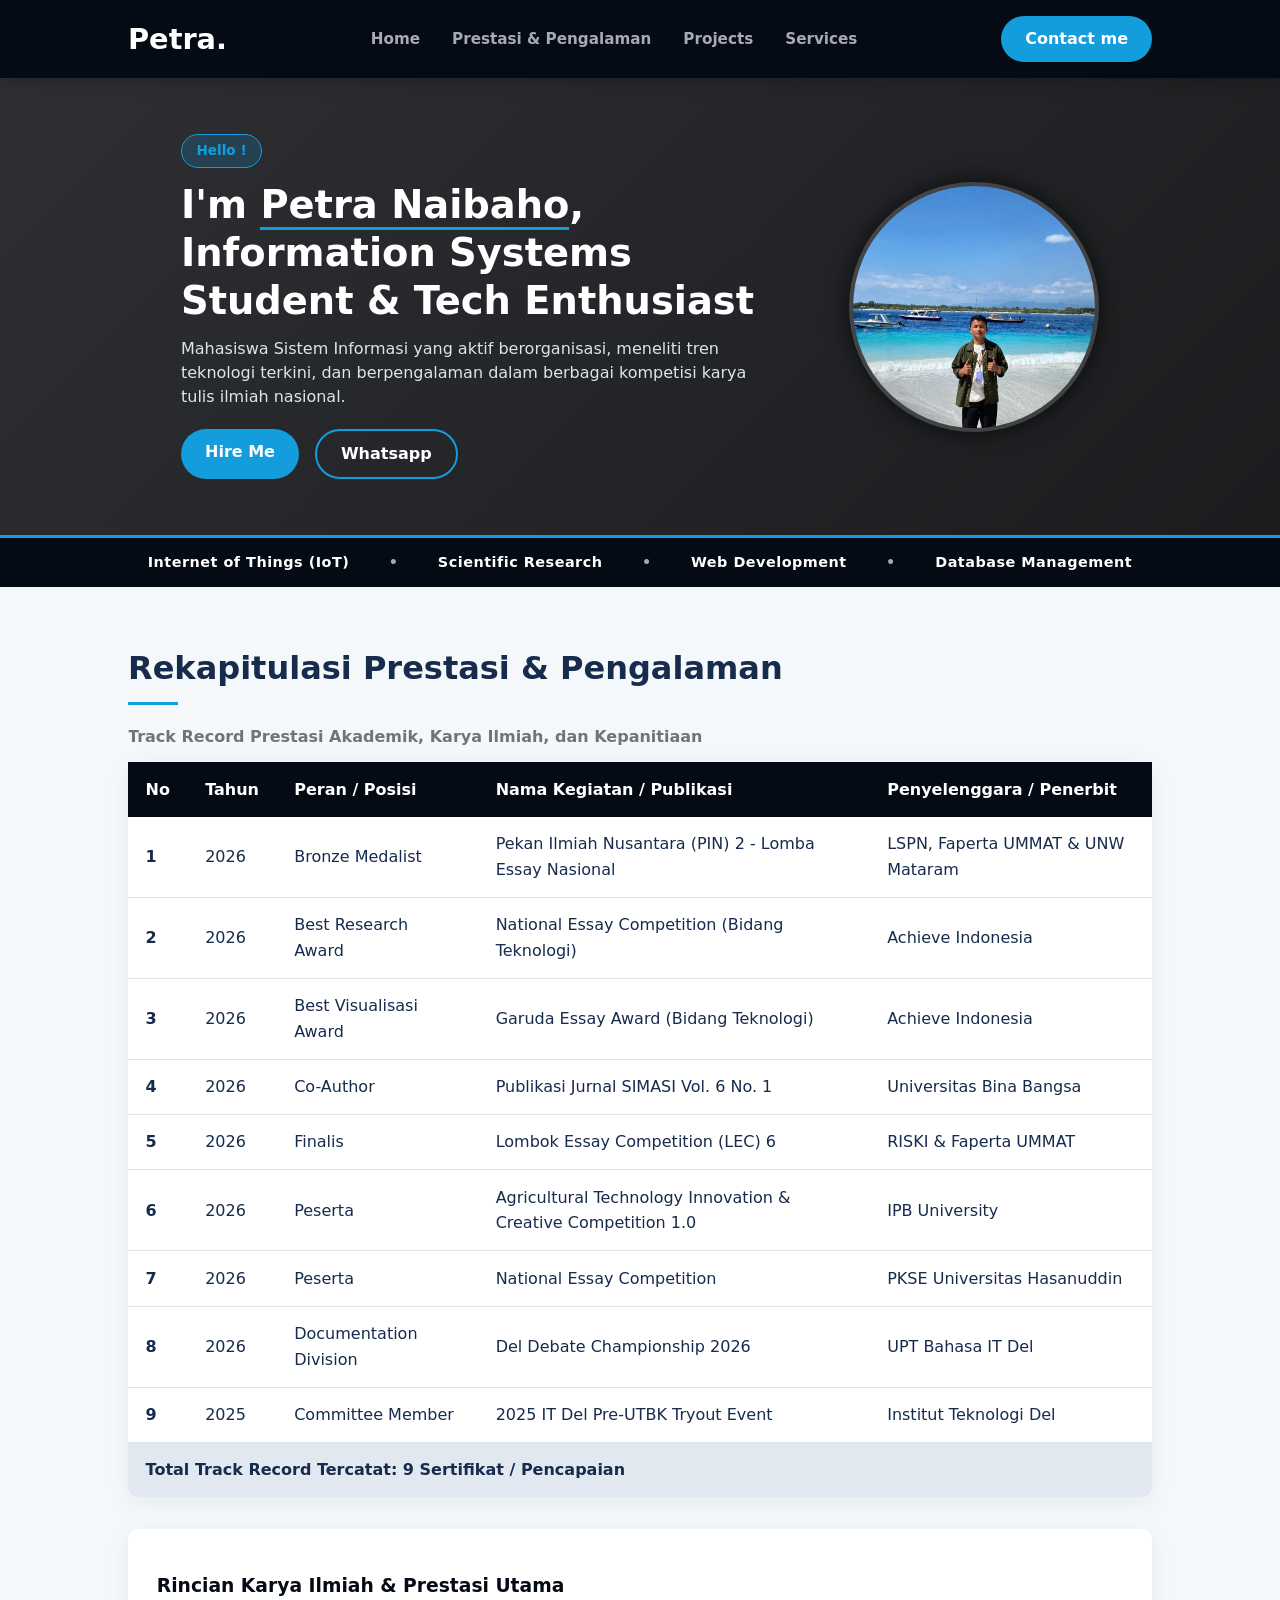
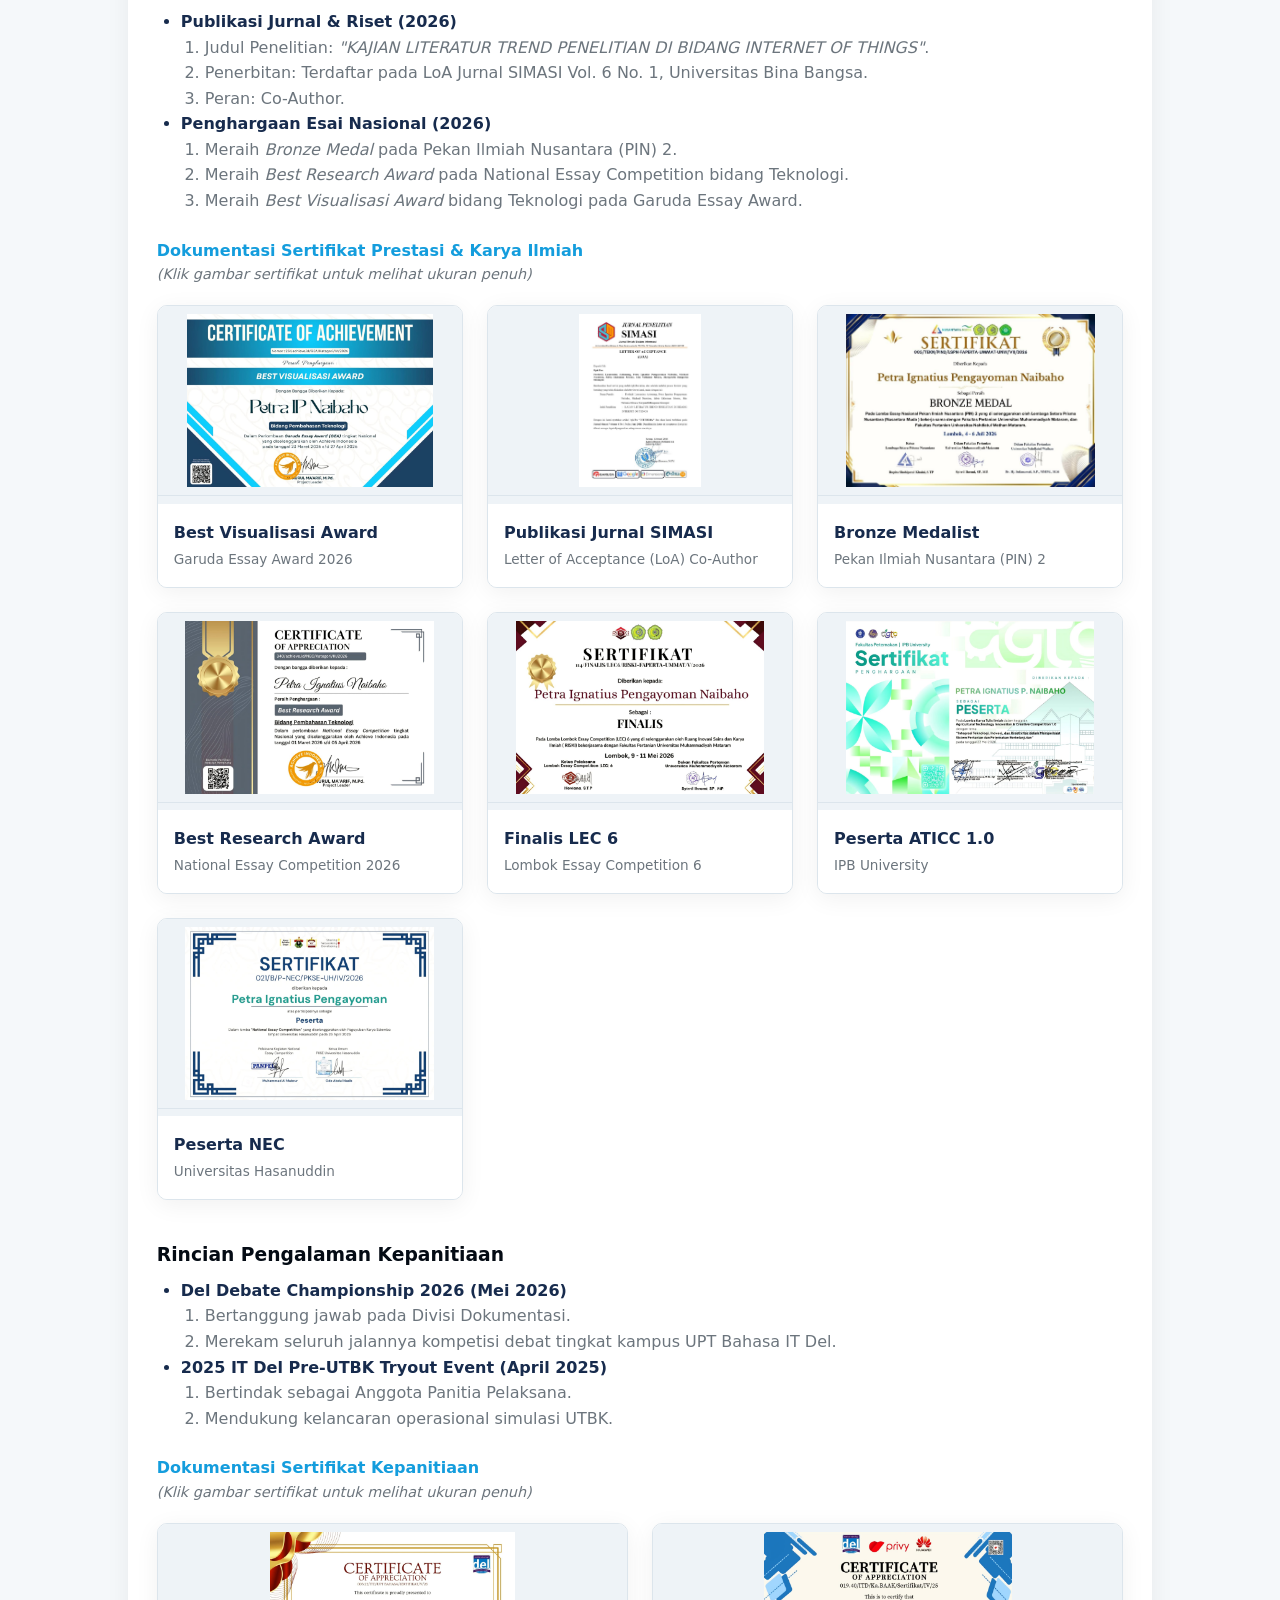
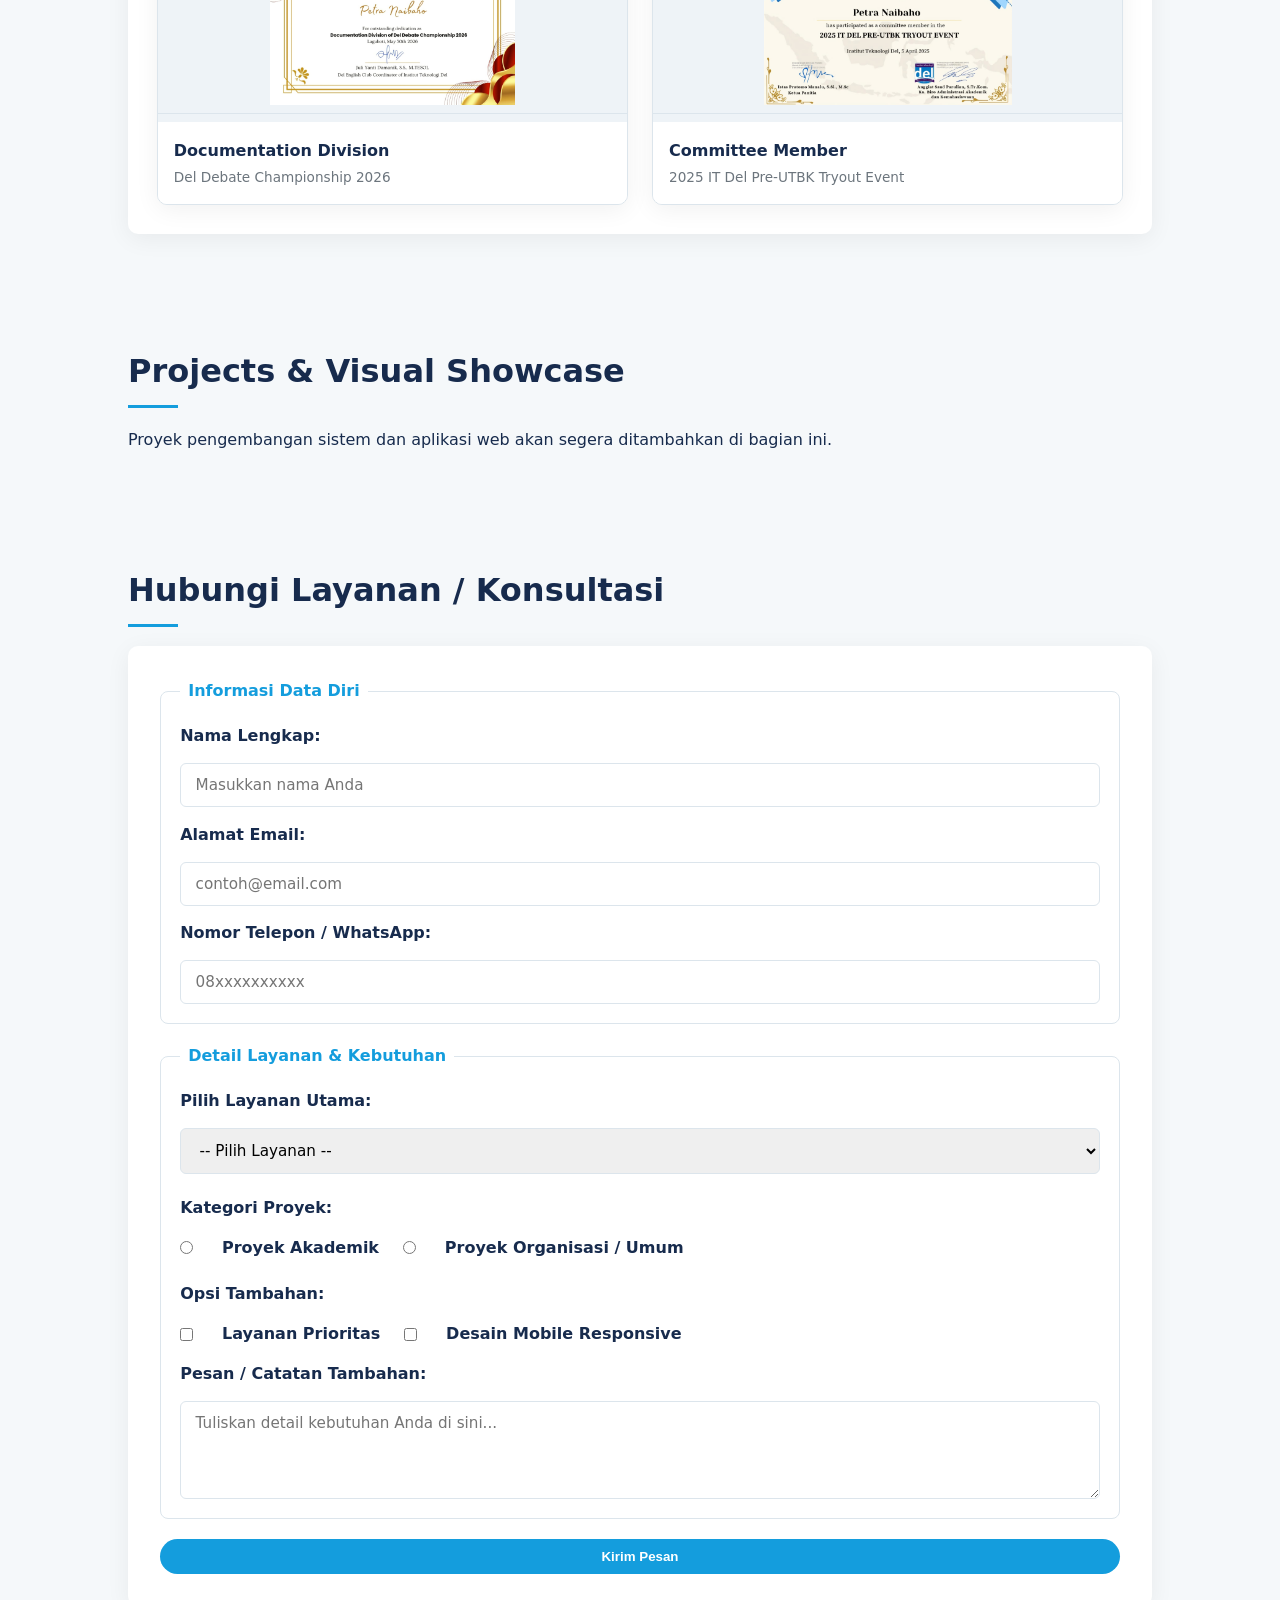
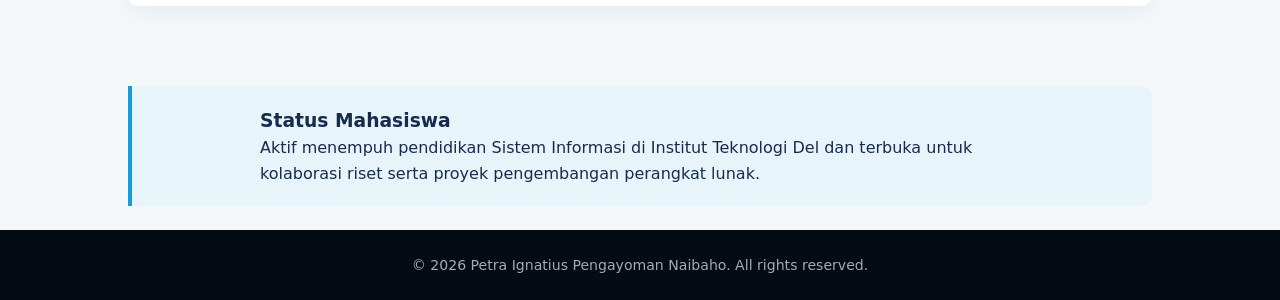
==== index.html @ 6640161f "Update index.html" ====
<!DOCTYPE html>
<html lang="id">
<head>
  <meta charset="UTF-8">
  <meta name="viewport" content="width=device-width, initial-scale=1.0">
  <title>Portofolio - Petra Ignatius Pengayoman Naibaho</title>
  <link rel="stylesheet" href="style.css">
</head>
<body>

  <!-- Header & Navigasi Utama -->
  <header>
    <div class="logo">
      <h2>Petra.</h2>
    </div>
    <nav>
      <ul>
        <li><a href="#tentang-saya">Home</a></li>
        <li><a href="#prestasi-organisasi">Prestasi & Pengalaman</a></li>
        <li><a href="#portofolio-karya">Projects</a></li>
        <li><a href="#formulir-layanan">Services</a></li>
      </ul>
    </nav>
    <a href="#formulir-layanan" class="btn-nav">Contact me</a>
  </header>

  <main>
    <!-- Hero Section -->
    <section id="tentang-saya" class="hero-section">
      <div class="hero-text">
        <span class="badge-hello">Hello !</span>
        <h1>I'm <span>Petra Naibaho</span>,<br>Information Systems Student & Tech Enthusiast</h1>
        <p>Mahasiswa Sistem Informasi yang aktif berorganisasi, meneliti tren teknologi terkini, dan berpengalaman dalam berbagai kompetisi karya tulis ilmiah nasional.</p>
        
        <div class="hero-buttons">
          <a href="#formulir-layanan" class="btn-primary">Hire Me</a>
          <a href="https://wa.me/" target="_blank" rel="noopener noreferrer" class="btn-secondary">Whatsapp</a>
        </div>
      </div>

      <!-- Foto Profil Utama -->
      <div class="hero-image-container">
        <img src="/assets/Petra.jpg" alt="Foto Petra Ignatius Pengayoman Naibaho" class="profile-img">
      </div>
    </section>

    <!-- Skills Banner Strip -->
    <div class="skills-banner">
      <span>Internet of Things (IoT)</span> &bull; 
      <span>Scientific Research</span> &bull; 
      <span>Web Development</span> &bull; 
      <span>Database Management</span>
    </div>

    <!-- Section 2: Tabel Rekapitulasi & Rincian Beserta Galeri Terpisah -->
    <section id="prestasi-organisasi">
      <h2>Rekapitulasi Prestasi & Pengalaman</h2>
      
      <!-- Tabel Semantik Lengkap -->
      <table>
        <caption>Track Record Prestasi Akademik, Karya Ilmiah, dan Kepanitiaan</caption>
        <thead>
          <tr>
            <th scope="col">No</th>
            <th scope="col">Tahun</th>
            <th scope="col">Peran / Posisi</th>
            <th scope="col">Nama Kegiatan / Publikasi</th>
            <th scope="col">Penyelenggara / Penerbit</th>
          </tr>
        </thead>
        <tbody>
          <tr>
            <th scope="row">1</th>
            <td>2026</td>
            <td>Bronze Medalist</td>
            <td>Pekan Ilmiah Nusantara (PIN) 2 - Lomba Essay Nasional</td>
            <td>LSPN, Faperta UMMAT & UNW Mataram</td>
          </tr>
          <tr>
            <th scope="row">2</th>
            <td>2026</td>
            <td>Best Research Award</td>
            <td>National Essay Competition (Bidang Teknologi)</td>
            <td>Achieve Indonesia</td>
          </tr>
          <tr>
            <th scope="row">3</th>
            <td>2026</td>
            <td>Best Visualisasi Award</td>
            <td>Garuda Essay Award (Bidang Teknologi)</td>
            <td>Achieve Indonesia</td>
          </tr>
          <tr>
            <th scope="row">4</th>
            <td>2026</td>
            <td>Co-Author</td>
            <td>Publikasi Jurnal SIMASI Vol. 6 No. 1</td>
            <td>Universitas Bina Bangsa</td>
          </tr>
          <tr>
            <th scope="row">5</th>
            <td>2026</td>
            <td>Finalis</td>
            <td>Lombok Essay Competition (LEC) 6</td>
            <td>RISKI & Faperta UMMAT</td>
          </tr>
          <tr>
            <th scope="row">6</th>
            <td>2026</td>
            <td>Peserta</td>
            <td>Agricultural Technology Innovation & Creative Competition 1.0</td>
            <td>IPB University</td>
          </tr>
          <tr>
            <th scope="row">7</th>
            <td>2026</td>
            <td>Peserta</td>
            <td>National Essay Competition</td>
            <td>PKSE Universitas Hasanuddin</td>
          </tr>
          <tr>
            <th scope="row">8</th>
            <td>2026</td>
            <td>Documentation Division</td>
            <td>Del Debate Championship 2026</td>
            <td>UPT Bahasa IT Del</td>
          </tr>
          <tr>
            <th scope="row">9</th>
            <td>2025</td>
            <td>Committee Member</td>
            <td>2025 IT Del Pre-UTBK Tryout Event</td>
            <td>Institut Teknologi Del</td>
          </tr>
        </tbody>
        <tfoot>
          <tr>
            <td colspan="5">Total Track Record Tercatat: 9 Sertifikat / Pencapaian</td>
          </tr>
        </tfoot>
      </table>

      <!-- List Detail Rincian Beserta Galeri Terpisah -->
      <article class="detail-lists">
        <h3>Rincian Karya Ilmiah & Prestasi Utama</h3>
        <ul>
          <li>
            <strong>Publikasi Jurnal & Riset (2026)</strong>
            <ol>
              <li>Judul Penelitian: <em>"KAJIAN LITERATUR TREND PENELITIAN DI BIDANG INTERNET OF THINGS"</em>.</li>
              <li>Penerbitan: Terdaftar pada LoA Jurnal SIMASI Vol. 6 No. 1, Universitas Bina Bangsa.</li>
              <li>Peran: Co-Author.</li>
            </ol>
          </li>
          <li>
            <strong>Penghargaan Esai Nasional (2026)</strong>
            <ol>
              <li>Meraih <em>Bronze Medal</em> pada Pekan Ilmiah Nusantara (PIN) 2.</li>
              <li>Meraih <em>Best Research Award</em> pada National Essay Competition bidang Teknologi.</li>
              <li>Meraih <em>Best Visualisasi Award</em> bidang Teknologi pada Garuda Essay Award.</li>
            </ol>
          </li>
        </ul>

        <!-- 1. Galeri Sertifikat Prestasi & Karya Ilmiah -->
        <h4 style="margin-top: 1.5rem; color: var(--primary-color);">Dokumentasi Sertifikat Prestasi & Karya Ilmiah</h4>
        <p style="font-size: 0.9rem; color: var(--text-muted); margin-bottom: 1rem;"><em>(Klik gambar sertifikat untuk melihat ukuran penuh)</em></p>
        <div class="gallery-grid" style="margin-bottom: 2.5rem;">
          <div class="gallery-card">
            <a href="assets/Sertifikat 1.jpeg" target="_blank" rel="noopener noreferrer">
              <img src="assets/Sertifikat 1.jpeg" alt="Best Visualisasi Award" class="gallery-img">
            </a>
            <div class="gallery-info">
              <h4>Best Visualisasi Award</h4>
              <p>Garuda Essay Award 2026</p>
            </div>
          </div>

          <div class="gallery-card">
            <a href="assets/Sertifikat 2.jpg" target="_blank" rel="noopener noreferrer">
              <img src="assets/Sertifikat 2.jpg" alt="Publikasi Jurnal SIMASI" class="gallery-img">
            </a>
            <div class="gallery-info">
              <h4>Publikasi Jurnal SIMASI</h4>
              <p>Letter of Acceptance (LoA) Co-Author</p>
            </div>
          </div>

          <div class="gallery-card">
            <a href="assets/Sertifikat 3.jpg" target="_blank" rel="noopener noreferrer">
              <img src="assets/Sertifikat 3.jpg" alt="Bronze Medalist" class="gallery-img">
            </a>
            <div class="gallery-info">
              <h4>Bronze Medalist</h4>
              <p>Pekan Ilmiah Nusantara (PIN) 2</p>
            </div>
          </div>

          <div class="gallery-card">
            <a href="assets/Sertifikat 5.jpg" target="_blank" rel="noopener noreferrer">
              <img src="assets/Sertifikat 5.jpg" alt="Best Research Award" class="gallery-img">
            </a>
            <div class="gallery-info">
              <h4>Best Research Award</h4>
              <p>National Essay Competition 2026</p>
            </div>
          </div>

          <div class="gallery-card">
            <a href="assets/Sertifikat 7.jpg" target="_blank" rel="noopener noreferrer">
              <img src="assets/Sertifikat 7.jpg" alt="Finalis LEC 6" class="gallery-img">
            </a>
            <div class="gallery-info">
              <h4>Finalis LEC 6</h4>
              <p>Lombok Essay Competition 6</p>
            </div>
          </div>

          <div class="gallery-card">
            <a href="assets/Sertifikat 8.jpg" target="_blank" rel="noopener noreferrer">
              <img src="assets/Sertifikat 8.jpg" alt="Peserta ATICC 1.0" class="gallery-img">
            </a>
            <div class="gallery-info">
              <h4>Peserta ATICC 1.0</h4>
              <p>IPB University</p>
            </div>
          </div>

          <div class="gallery-card">
            <a href="assets/Sertifikat 9.jpg" target="_blank" rel="noopener noreferrer">
              <img src="assets/Sertifikat 9.jpg" alt="Peserta NEC Unhas" class="gallery-img">
            </a>
            <div class="gallery-info">
              <h4>Peserta NEC</h4>
              <p>Universitas Hasanuddin</p>
            </div>
          </div>
        </div>

        <h3>Rincian Pengalaman Kepanitiaan</h3>
        <ul>
          <li>
            <strong>Del Debate Championship 2026 (Mei 2026)</strong>
            <ol>
              <li>Bertanggung jawab pada Divisi Dokumentasi.</li>
              <li>Merekam seluruh jalannya kompetisi debat tingkat kampus UPT Bahasa IT Del.</li>
            </ol>
          </li>
          <li>
            <strong>2025 IT Del Pre-UTBK Tryout Event (April 2025)</strong>
            <ol>
              <li>Bertindak sebagai Anggota Panitia Pelaksana.</li>
              <li>Mendukung kelancaran operasional simulasi UTBK.</li>
            </ol>
          </li>
        </ul>

        <!-- 2. Galeri Sertifikat Kepanitiaan -->
        <h4 style="margin-top: 1.5rem; color: var(--primary-color);">Dokumentasi Sertifikat Kepanitiaan</h4>
        <p style="font-size: 0.9rem; color: var(--text-muted); margin-bottom: 1rem;"><em>(Klik gambar sertifikat untuk melihat ukuran penuh)</em></p>
        <div class="gallery-grid">
          <div class="gallery-card">
            <a href="assets/Sertifikat 4.jpg" target="_blank" rel="noopener noreferrer">
              <img src="assets/Sertifikat 4.jpg" alt="Documentation Division" class="gallery-img">
            </a>
            <div class="gallery-info">
              <h4>Documentation Division</h4>
              <p>Del Debate Championship 2026</p>
            </div>
          </div>

          <div class="gallery-card">
            <a href="assets/Sertifikat 6.jpg" target="_blank" rel="noopener noreferrer">
              <img src="assets/Sertifikat 6.jpg" alt="Committee Member Tryout" class="gallery-img">
            </a>
            <div class="gallery-info">
              <h4>Committee Member</h4>
              <p>2025 IT Del Pre-UTBK Tryout Event</p>
            </div>
          </div>
        </div>
      </article>
    </section>

    <!-- Section 3: Showcase Karya -->
    <section id="portofolio-karya">
      <h2>Projects & Visual Showcase</h2>
      <p>Proyek pengembangan sistem dan aplikasi web akan segera ditambahkan di bagian ini.</p>
    </section>

    <!-- Section 4: Formulir Layanan Interaktif -->
    <section id="formulir-layanan">
      <h2>Hubungi Layanan / Konsultasi</h2>
      <form action="#" method="POST">
        
        <fieldset>
          <legend>Informasi Data Diri</legend>
          
          <label for="nama">Nama Lengkap:</label>
          <input type="text" id="nama" name="nama" placeholder="Masukkan nama Anda" required>

          <label for="email">Alamat Email:</label>
          <input type="email" id="email" name="email" placeholder="contoh@email.com" required>

          <label for="telepon">Nomor Telepon / WhatsApp:</label>
          <input type="tel" id="telepon" name="telepon" placeholder="08xxxxxxxxxx" required>
        </fieldset>

        <fieldset>
          <legend>Detail Layanan & Kebutuhan</legend>
          
          <label for="jenis-layanan">Pilih Layanan Utama:</label>
          <select id="jenis-layanan" name="jenis-layanan" required>
            <option value="">-- Pilih Layanan --</option>
            <option value="web-dev">Web Development</option>
            <option value="research">Konsultasi Riset & Karya Tulis</option>
            <option value="database">Desain Basis Data</option>
          </select>

          <p class="form-label-group">Kategori Proyek:</p>
          <div class="radio-group">
            <input type="radio" id="akademik" name="kategori" value="akademik" required>
            <label for="akademik">Proyek Akademik</label>
            
            <input type="radio" id="organisasi" name="kategori" value="organisasi">
            <label for="organisasi">Proyek Organisasi / Umum</label>
          </div>

          <p class="form-label-group">Opsi Tambahan:</p>
          <div class="checkbox-group">
            <input type="checkbox" id="fast-track" name="opsi" value="fast-track">
            <label for="fast-track">Layanan Prioritas</label>
            
            <input type="checkbox" id="responsive" name="opsi" value="responsive">
            <label for="responsive">Desain Mobile Responsive</label>
          </div>

          <label for="pesan">Pesan / Catatan Tambahan:</label>
          <textarea id="pesan" name="pesan" rows="4" placeholder="Tuliskan detail kebutuhan Anda di sini..." required></textarea>
        </fieldset>

        <button type="submit" class="btn-primary">Kirim Pesan</button>
      </form>
    </section>

    <!-- Sidebar Informasi Tambahan -->
    <aside>
      <h3>Status Mahasiswa</h3>
      <p>Aktif menempuh pendidikan Sistem Informasi di Institut Teknologi Del dan terbuka untuk kolaborasi riset serta proyek pengembangan perangkat lunak.</p>
    </aside>
  </main>

  <!-- Footer -->
  <footer>
    <p>&copy; 2026 Petra Ignatius Pengayoman Naibaho. All rights reserved.</p>
  </footer>

</body>
</html>
---- style.css ----
/* ==========================================================================
   1. UNIVERSAL RESET & VARIABLES (iPortfolio Rustic Dark Wood Theme)
   ========================================================================== */
:root {
  --primary-color: #149ddd;      /* Sky Blue Accent */
  --primary-hover: #37b3ed;      /* Hover Light Blue */
  --sidebar-bg: #040b14;         /* Dark Navy Header & Footer */
  --hero-wood-bg: #2b2b2b;      /* Warna Kayu Gelap (Charcoal) */
  --bg-color: #f5f8fa;           /* Light Background */
  --card-bg: #ffffff;            /* Card Background */
  --text-dark: #172b4d;          /* Text Dark */
  --text-muted: #6c757d;         /* Muted Text */
  --border-color: #dce5ec;       /* Border Color */

  --font-family: 'Open Sans', 'Segoe UI', system-ui, sans-serif;
  --border-radius-lg: 16px;
  --border-radius-md: 10px;
  --border-radius-pill: 50px;
  --box-shadow: 0 5px 25px 0 rgba(0, 0, 0, 0.06);
}

* {
  margin: 0;
  padding: 0;
  box-sizing: border-box;
}

html {
  scroll-behavior: smooth;
}

body {
  font-family: var(--font-family);
  background-color: var(--bg-color);
  color: var(--text-dark);
  line-height: 1.6;
}

/* ==========================================================================
   2. HEADER & NAVIGASI
   ========================================================================== */
header {
  display: flex;
  justify-content: space-between;
  align-items: center;
  padding: 1rem 10%;
  background-color: var(--sidebar-bg);
  position: sticky;
  top: 0;
  z-index: 1000;
  box-shadow: 0 4px 15px rgba(0,0,0,0.2);
}

.logo h2 {
  font-size: 1.8rem;
  font-weight: 700;
  color: #ffffff;
}

nav ul {
  display: flex;
  list-style: none;
  gap: 2rem;
}

nav ul li a {
  text-decoration: none;
  color: #a8a9b4;
  font-weight: 600;
  font-size: 0.95rem;
  transition: color 0.3s ease;
}

nav ul li a:hover {
  color: var(--primary-color);
}

.btn-nav, .btn-primary {
  background-color: var(--primary-color);
  color: #ffffff;
  padding: 0.65rem 1.5rem;
  border-radius: var(--border-radius-pill);
  text-decoration: none;
  font-weight: 600;
  transition: all 0.3s ease;
  border: none;
  cursor: pointer;
  display: inline-block;
  text-align: center;
}

.btn-nav:hover, .btn-primary:hover {
  background-color: var(--primary-hover);
  transform: translateY(-2px);
  box-shadow: 0 4px 12px rgba(20, 157, 221, 0.3);
}

.btn-secondary {
  background-color: transparent;
  color: #ffffff;
  border: 2px solid var(--primary-color);
  padding: 0.65rem 1.5rem;
  border-radius: var(--border-radius-pill);
  text-decoration: none;
  font-weight: 600;
  transition: all 0.3s ease;
}

.btn-secondary:hover {
  background-color: var(--primary-color);
  color: #ffffff;
}

/* ==========================================================================
   3. HERO SECTION (Layout Rapi dengan Jarak Foto Proporsional)
   ========================================================================== */
.hero-section {
  display: flex;
  justify-content: center;
  align-items: center;
  gap: 3rem;              /* Jarak antar kolom teks dan foto */
  padding: 3.5rem 10%;    /* Padding atas-bawah seimbang */
  background: linear-gradient(135deg, #2d2f33 0%, #1a1c1e 100%);
  color: #ffffff;
  min-height: auto;
  border-bottom: 3px solid var(--primary-color);
}

.hero-text {
  max-width: 580px;
}

.badge-hello {
  background-color: rgba(20, 157, 221, 0.2);
  color: var(--primary-color);
  padding: 0.3rem 0.9rem;
  border-radius: var(--border-radius-pill);
  font-weight: 700;
  font-size: 0.85rem;
  border: 1px solid var(--primary-color);
  display: inline-block;
}

.hero-text h1 {
  font-size: 2.4rem;
  line-height: 1.25;
  margin: 0.8rem 0;
  font-weight: 700;
  color: #ffffff;
}

.hero-text h1 span {
  color: #ffffff;
  border-bottom: 3px solid var(--primary-color);
}

.hero-text p {
  color: #dce5ec;
  font-size: 1rem;
  margin-bottom: 1.2rem;
  line-height: 1.5;
}

.hero-buttons {
  display: flex;
  gap: 1rem;
}

.hero-image-container {
  display: flex;
  justify-content: center;
  align-items: center;
  flex-shrink: 0;
  margin-left: 2.5rem;   /* Jarak ruang napas tambahan di sebelah kiri foto */
}

.profile-img {
  width: 250px;
  height: 250px;
  object-fit: cover;
  border-radius: 50%;
  box-shadow: 0 0 25px rgba(0, 0, 0, 0.7);
  border: 4px solid rgba(255, 255, 255, 0.15);
}

/* Skills Banner Strip */
.skills-banner {
  background-color: var(--sidebar-bg);
  color: #a8a9b4;
  padding: 0.8rem 10%;
  display: flex;
  justify-content: space-around;
  font-weight: 600;
  font-size: 0.9rem;
  letter-spacing: 0.5px;
}

.skills-banner span {
  color: #ffffff;
}

/* ==========================================================================
   4. SECTION & TABEL DATA SEMANTIK
   ========================================================================== */
section {
  padding: 3.5rem 10%;
}

section h2 {
  font-size: 2rem;
  margin-bottom: 1.2rem;
  position: relative;
  color: #172b4d;
  font-weight: 700;
}

section h2::after {
  content: '';
  display: block;
  width: 50px;
  height: 3px;
  background-color: var(--primary-color);
  margin-top: 8px;
}

table {
  width: 100%;
  border-collapse: collapse;
  background-color: var(--card-bg);
  border-radius: var(--border-radius-md);
  overflow: hidden;
  box-shadow: var(--box-shadow);
  margin-bottom: 2rem;
}

caption {
  font-weight: 700;
  margin-bottom: 0.8rem;
  text-align: left;
  color: var(--text-muted);
}

thead {
  background-color: var(--sidebar-bg);
  color: #ffffff;
}

th, td {
  padding: 0.9rem 1.1rem;
  text-align: left;
}

tbody tr {
  border-bottom: 1px solid var(--border-color);
  transition: background-color 0.2s;
}

tbody tr:hover {
  background-color: #f0f4f8;
}

tfoot {
  background-color: #e2e8f0;
  font-weight: 700;
}

.detail-lists {
  background: var(--card-bg);
  padding: 1.8rem;
  border-radius: var(--border-radius-md);
  box-shadow: var(--box-shadow);
}

.detail-lists h3 {
  margin-top: 0.8rem;
  margin-bottom: 0.5rem;
  color: var(--sidebar-bg);
}

.detail-lists ul {
  margin-left: 1.5rem;
  margin-bottom: 1.2rem;
}

.detail-lists ol {
  margin-left: 1.5rem;
  color: var(--text-muted);
}

/* ==========================================================================
   5. SHOWCASE GALERI KARYA & SERTIFIKAT INTERAKTIF
   ========================================================================== */
.gallery-grid {
  display: grid;
  grid-template-columns: repeat(auto-fit, minmax(260px, 1fr));
  gap: 1.5rem;
  margin-top: 1.2rem;
}

.gallery-card {
  background-color: var(--card-bg);
  border-radius: var(--border-radius-md);
  overflow: hidden;
  box-shadow: var(--box-shadow);
  border: 1px solid var(--border-color);
  transition: transform 0.3s ease, box-shadow 0.3s ease;
  display: flex;
  flex-direction: column;
}

.gallery-card:hover {
  transform: translateY(-5px);
  box-shadow: 0 10px 25px rgba(20, 157, 221, 0.15);
}

.gallery-card a {
  display: block;
  cursor: pointer;
  overflow: hidden;
  background-color: #eef3f7;
}

.gallery-img {
  width: 100%;
  height: 190px;
  object-fit: contain;
  padding: 8px;
  border-bottom: 1px solid var(--border-color);
  transition: transform 0.4s ease;
}

.gallery-card:hover .gallery-img {
  transform: scale(1.04);
}

.gallery-info {
  padding: 1rem;
  background-color: var(--card-bg);
  flex-grow: 1;
}

.gallery-info h4 {
  font-size: 1rem;
  color: var(--text-dark);
  margin-bottom: 0.2rem;
  font-weight: 700;
}

.gallery-info p {
  font-size: 0.85rem;
  color: var(--text-muted);
}

/* ==========================================================================
   6. FORMULIR INTERAKTIF & ACCESSIBLE
   ========================================================================== */
form {
  background-color: var(--card-bg);
  padding: 2rem;
  border-radius: var(--border-radius-md);
  box-shadow: var(--box-shadow);
  display: grid;
  gap: 1.2rem;
}

fieldset {
  border: 1px solid var(--border-color);
  border-radius: 8px;
  padding: 1.2rem;
  display: grid;
  gap: 0.9rem;
}

legend {
  font-weight: 700;
  color: var(--primary-color);
  padding: 0 0.5rem;
}

label {
  font-weight: 600;
  display: block;
}

.form-label-group {
  font-weight: 600;
  margin-top: 0.4rem;
}

input[type="text"],
input[type="email"],
input[type="tel"],
select,
textarea {
  width: 100%;
  padding: 0.75rem 0.9rem;
  border: 1px solid var(--border-color);
  border-radius: 6px;
  font-family: inherit;
  font-size: 0.95rem;
  transition: border-color 0.3s ease;
}

input:focus, select:focus, textarea:focus {
  outline: none;
  border-color: var(--primary-color);
  box-shadow: 0 0 0 3px rgba(20, 157, 221, 0.2);
}

.radio-group, .checkbox-group {
  display: flex;
  gap: 1.5rem;
  align-items: center;
}

.radio-group input, .checkbox-group input {
  width: auto;
  margin-right: 0.3rem;
}

/* ==========================================================================
   7. FOOTER & ASIDE
   ========================================================================== */
aside {
  background-color: #e7f5fb;
  border-left: 4px solid var(--primary-color);
  padding: 1.2rem 10%;
  margin: 1.5rem 10%;
  border-radius: 0 var(--border-radius-md) var(--border-radius-md) 0;
}

footer {
  text-align: center;
  padding: 1.5rem 10%;
  background-color: var(--sidebar-bg);
  color: #a8a9b4;
  font-size: 0.88rem;
}

/* ==========================================================================
   8. MEDIA QUERIES (Responsif Mobile < 768px)
   ========================================================================== */
@media (max-width: 768px) {
  header {
    flex-direction: column;
    gap: 0.8rem;
  }

  nav ul {
    gap: 1rem;
  }

  .hero-section {
    flex-direction: column-reverse;
    text-align: center;
    gap: 1.5rem;
  }

  .hero-image-container {
    margin-left: 0;
  }

  .hero-buttons {
    justify-content: center;
  }

  .skills-banner {
    flex-direction: column;
    align-items: center;
    gap: 0.4rem;
  }

  table {
    display: block;
    overflow-x: auto;
  }
}
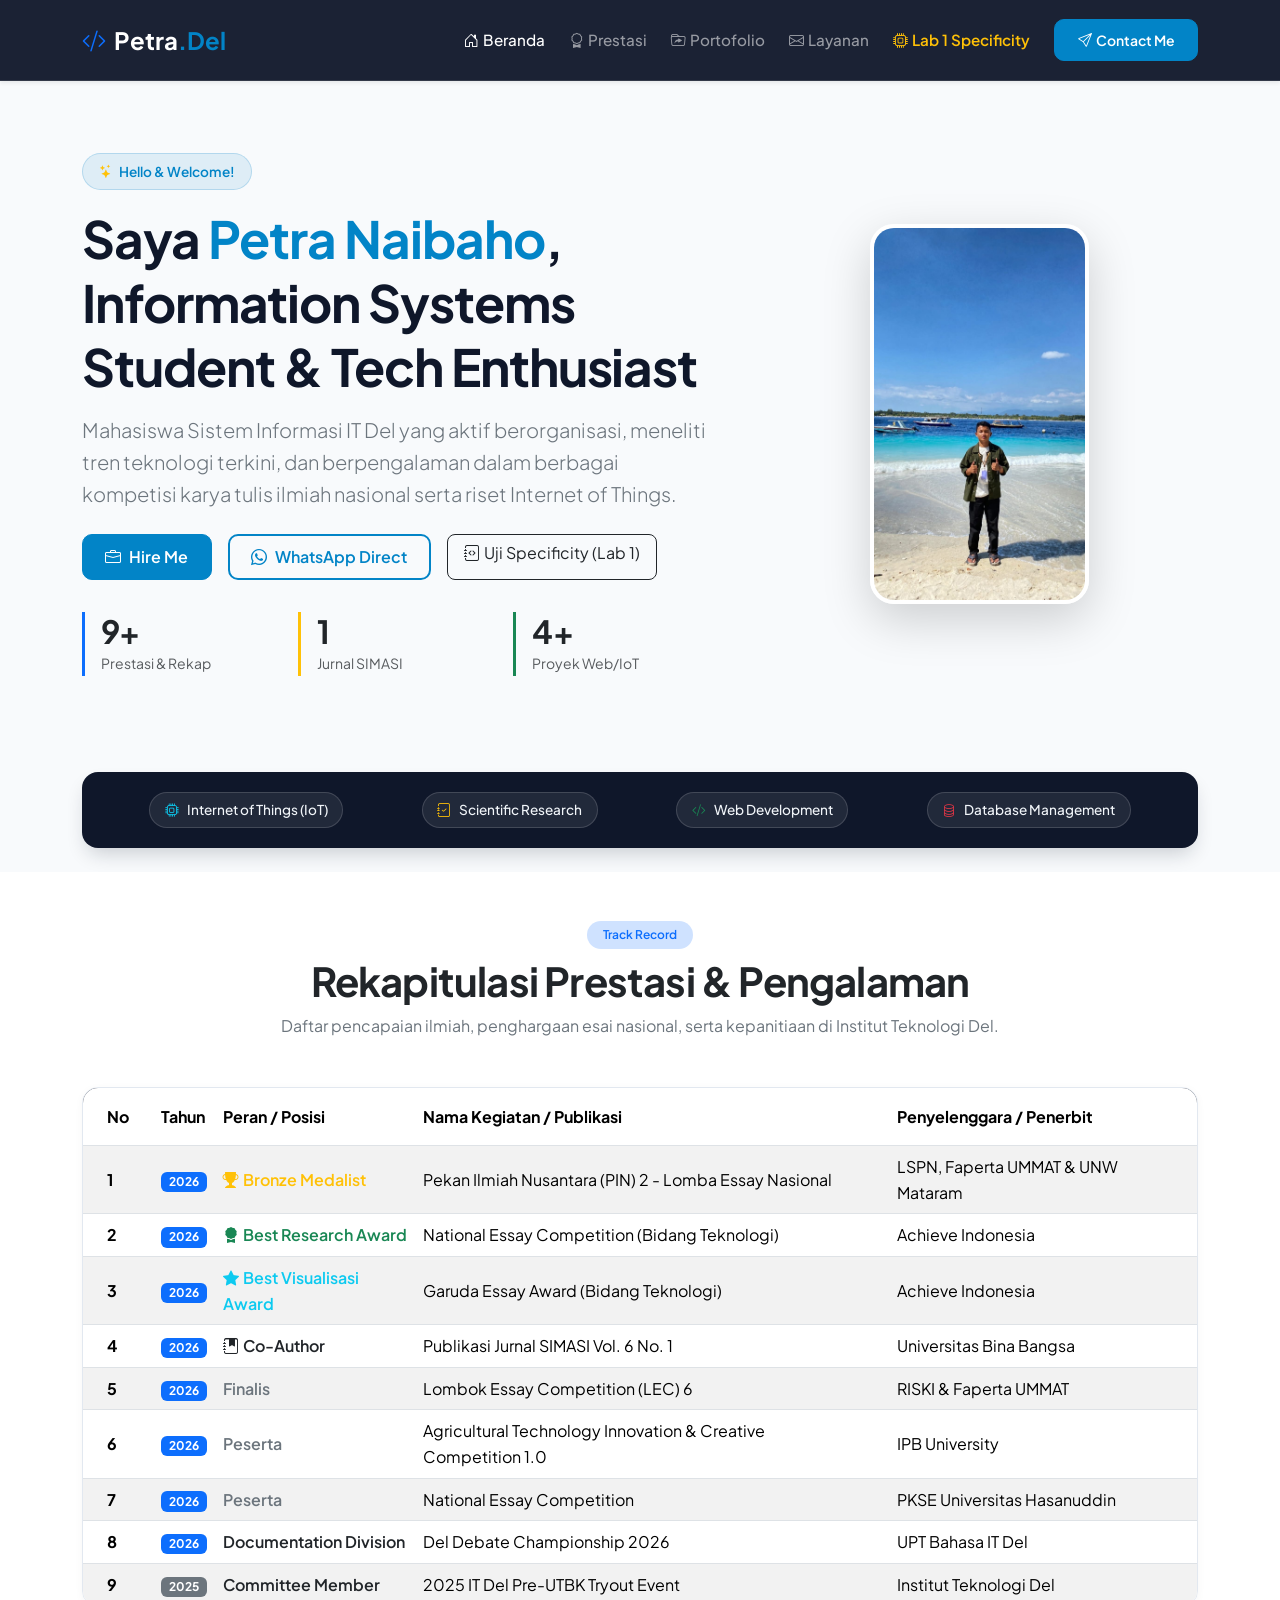
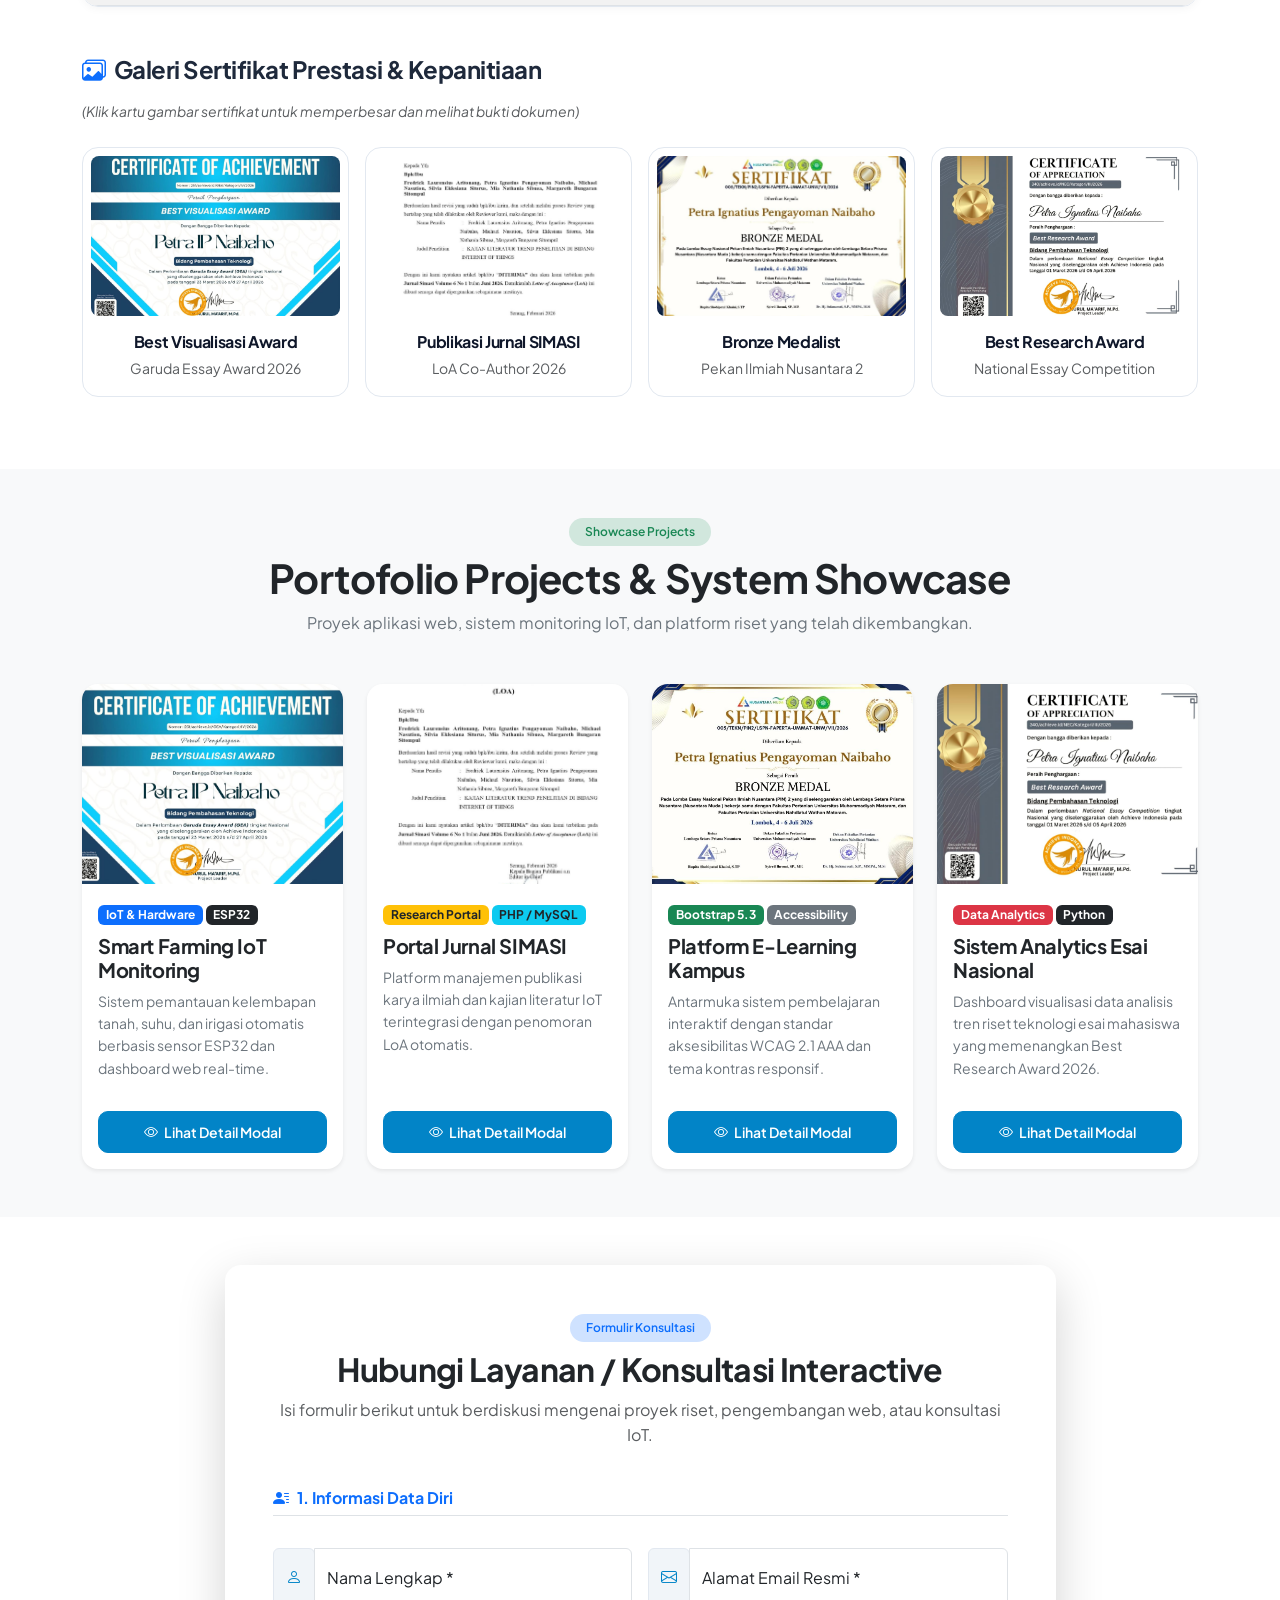
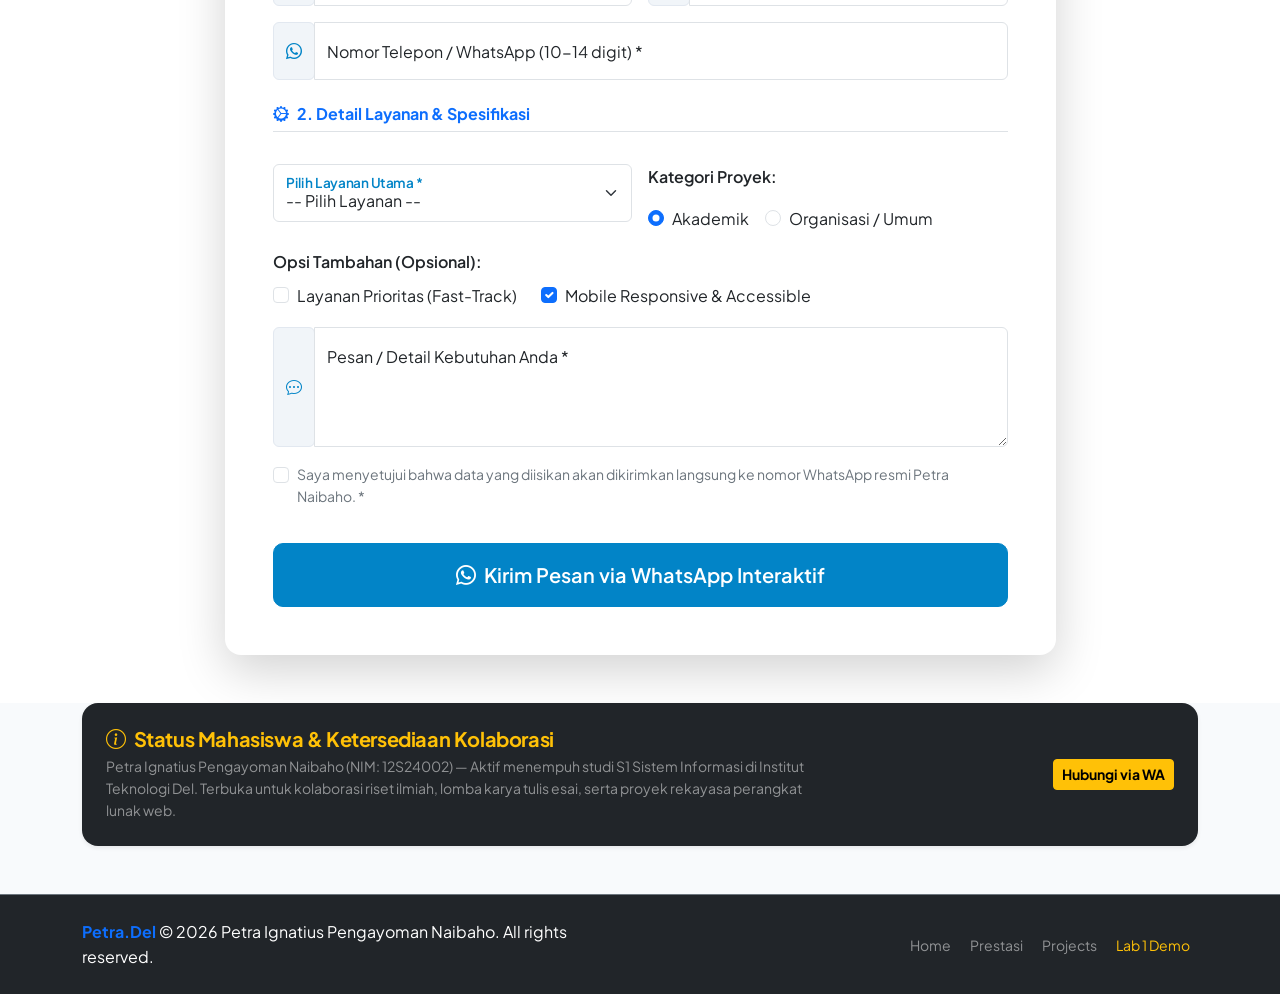
==== commit d635e913: "Updateee week 3" ====
--- a/index.html
+++ b/index.html
@@ -3,357 +3,737 @@
 <head>
   <meta charset="UTF-8">
   <meta name="viewport" content="width=device-width, initial-scale=1.0">
-  <title>Portofolio - Petra Ignatius Pengayoman Naibaho</title>
+  <title>Portofolio & Portal Layanan - Petra Ignatius Pengayoman Naibaho</title>
+
+  <!-- Google Fonts (Plus Jakarta Sans) -->
+  <link rel="preconnect" href="https://fonts.googleapis.com">
+  <link rel="preconnect" href="https://fonts.gstatic.com" crossorigin>
+  <link href="https://fonts.googleapis.com/css2?family=Plus+Jakarta+Sans:wght@400;500;600;700;800&display=swap" rel="stylesheet">
+
+  <!-- Bootstrap 5.3.3 CSS CDN -->
+  <link href="https://cdn.jsdelivr.net/npm/bootstrap@5.3.3/dist/css/bootstrap.min.css" rel="stylesheet" integrity="sha384-QWTKZyjpPEjISv5WaRU9OFeRpok6YctnYmDr5pNlyT2bRjXh0JMhjY6hW+ALEwIH" crossorigin="anonymous">
+  <!-- Bootstrap Icons CDN -->
+  <link rel="stylesheet" href="https://cdn.jsdelivr.net/npm/bootstrap-icons@1.11.3/font/bootstrap-icons.min.css">
+  
+  <!-- Custom Overrides Stylesheet (Dimuat SETELAH Bootstrap CSS) -->
   <link rel="stylesheet" href="style.css">
 </head>
 <body>
 
-  <!-- Header & Navigasi Utama -->
+  <!-- Header & Navigasi Utama Responsif -->
   <header>
-    <div class="logo">
-      <h2>Petra.</h2>
+    <nav class="navbar navbar-expand-lg navbar-dark navbar-custom sticky-top shadow-sm py-3" aria-label="Navigasi Utama">
+      <div class="container">
+        <a class="navbar-brand fw-bold fs-4" href="#tentang-saya">
+          <i class="bi bi-code-slash text-primary me-2"></i>Petra<span class="brand-highlight">.Del</span>
+        </a>
+
+        <!-- Tombol Hamburger Toggle Collapse (Mobile Responsif) -->
+        <button class="navbar-toggler border-0 shadow-none" type="button" data-bs-toggle="collapse" data-bs-target="#mainNavbar" aria-controls="mainNavbar" aria-expanded="false" aria-label="Toggle navigation">
+          <span class="navbar-toggler-icon"></span>
+        </button>
+
+        <div class="collapse navbar-collapse" id="mainNavbar">
+          <ul class="navbar-nav ms-auto mb-2 mb-lg-0 gap-lg-2">
+            <li class="nav-item"><a class="nav-link active" href="#tentang-saya"><i class="bi bi-house-door me-1"></i>Beranda</a></li>
+            <li class="nav-item"><a class="nav-link" href="#prestasi-organisasi"><i class="bi bi-award me-1"></i>Prestasi</a></li>
+            <li class="nav-item"><a class="nav-link" href="#portofolio-karya"><i class="bi bi-folder-symlink me-1"></i>Portofolio</a></li>
+            <li class="nav-item"><a class="nav-link" href="#formulir-layanan"><i class="bi bi-envelope me-1"></i>Layanan</a></li>
+            <li class="nav-item"><a class="nav-link text-warning fw-semibold" href="lab1_specificity.html"><i class="bi bi-cpu me-1"></i>Lab 1 Specificity</a></li>
+          </ul>
+          <div class="ms-lg-3">
+            <a href="#formulir-layanan" class="btn btn-primary-custom btn-sm"><i class="bi bi-send me-1"></i>Contact Me</a>
+          </div>
+        </div>
+      </div>
+    </nav>
+  </header>
+
+  <main>
+    <!-- Section 1: Hero Section (Responsive Grid 12-Kolom) -->
+    <section id="tentang-saya" class="hero-section">
+      <div class="container">
+        <div class="row align-items-center g-5">
+          <!-- Text Content (7 Kolom Desktop) -->
+          <div class="col-12 col-lg-7">
+            <span class="badge-hello mb-3"><i class="bi bi-stars me-1 text-warning"></i> Hello & Welcome!</span>
+            <h1 class="hero-title mb-3">
+              Saya <span>Petra Naibaho</span>,<br>Information Systems Student & Tech Enthusiast
+            </h1>
+            <p class="lead text-secondary mb-4">
+              Mahasiswa Sistem Informasi IT Del yang aktif berorganisasi, meneliti tren teknologi terkini, dan berpengalaman dalam berbagai kompetisi karya tulis ilmiah nasional serta riset Internet of Things.
+            </p>
+            
+            <div class="d-flex flex-wrap gap-3 mb-4">
+              <a href="#formulir-layanan" class="btn btn-primary-custom">
+                <i class="bi bi-briefcase me-2"></i>Hire Me
+              </a>
+              <a href="https://wa.me/6285122082758" target="_blank" rel="noopener noreferrer" class="btn btn-outline-custom">
+                <i class="bi bi-whatsapp me-2"></i>WhatsApp Direct
+              </a>
+              <a href="lab1_specificity.html" class="btn btn-outline-dark rounded-3 px-3">
+                <i class="bi bi-journal-code me-1"></i>Uji Specificity (Lab 1)
+              </a>
+            </div>
+
+            <!-- Fast Stats -->
+            <div class="row g-3 pt-2">
+              <div class="col-4">
+                <div class="border-start border-3 border-primary ps-3">
+                  <h3 class="h2 fw-bold text-dark mb-0">9+</h3>
+                  <small class="text-muted">Prestasi & Rekap</small>
+                </div>
+              </div>
+              <div class="col-4">
+                <div class="border-start border-3 border-warning ps-3">
+                  <h3 class="h2 fw-bold text-dark mb-0">1</h3>
+                  <small class="text-muted">Jurnal SIMASI</small>
+                </div>
+              </div>
+              <div class="col-4">
+                <div class="border-start border-3 border-success ps-3">
+                  <h3 class="h2 fw-bold text-dark mb-0">4+</h3>
+                  <small class="text-muted">Proyek Web/IoT</small>
+                </div>
+              </div>
+            </div>
+          </div>
+
+          <!-- Profile Image (5 Kolom Desktop) -->
+          <div class="col-12 col-lg-5 text-center">
+            <div class="position-relative d-inline-block">
+              <img src="assets/Petra.jpg" alt="Foto Profil Petra Ignatius Pengayoman Naibaho" class="img-fluid profile-img-glow shadow-lg">
+            </div>
+          </div>
+        </div>
+      </div>
+    </section>
+
+    <!-- Skills Banner Strip Responsif -->
+    <div class="container my-4">
+      <div class="skills-banner">
+        <div class="d-flex flex-wrap align-items-center justify-content-around gap-2 text-center">
+          <span class="skill-pill"><i class="bi bi-cpu me-2 text-info"></i>Internet of Things (IoT)</span>
+          <span class="skill-pill"><i class="bi bi-journal-check me-2 text-warning"></i>Scientific Research</span>
+          <span class="skill-pill"><i class="bi bi-code-slash me-2 text-success"></i>Web Development</span>
+          <span class="skill-pill"><i class="bi bi-database me-2 text-danger"></i>Database Management</span>
+        </div>
+      </div>
     </div>
-    <nav>
-      <ul>
-        <li><a href="#tentang-saya">Home</a></li>
-        <li><a href="#prestasi-organisasi">Prestasi & Pengalaman</a></li>
-        <li><a href="#portofolio-karya">Projects</a></li>
-        <li><a href="#formulir-layanan">Services</a></li>
-      </ul>
-    </nav>
-    <a href="#formulir-layanan" class="btn-nav">Contact me</a>
-  </header>
-
-  <main>
-    <!-- Hero Section -->
-    <section id="tentang-saya" class="hero-section">
-      <div class="hero-text">
-        <span class="badge-hello">Hello !</span>
-        <h1>I'm <span>Petra Naibaho</span>,<br>Information Systems Student & Tech Enthusiast</h1>
-        <p>Mahasiswa Sistem Informasi yang aktif berorganisasi, meneliti tren teknologi terkini, dan berpengalaman dalam berbagai kompetisi karya tulis ilmiah nasional.</p>
+
+    <!-- Section 2: Tabel Rekapitulasi & Galeri Dokumentasi -->
+    <section id="prestasi-organisasi" class="py-5 bg-white">
+      <div class="container">
+        <div class="text-center max-w-2xl mx-auto mb-5">
+          <span class="badge bg-primary-subtle text-primary px-3 py-2 rounded-pill fw-semibold mb-2">Track Record</span>
+          <h2 class="h1 fw-bold text-dark">Rekapitulasi Prestasi & Pengalaman</h2>
+          <p class="text-secondary">Daftar pencapaian ilmiah, penghargaan esai nasional, serta kepanitiaan di Institut Teknologi Del.</p>
+        </div>
+
+        <!-- Tabel Responsif Bootstrap -->
+        <div class="custom-table-container mb-5">
+          <div class="table-responsive">
+            <table class="table table-striped table-hover table-custom align-middle">
+              <thead>
+                <tr>
+                  <th scope="col" class="py-3 px-4">No</th>
+                  <th scope="col" class="py-3">Tahun</th>
+                  <th scope="col" class="py-3">Peran / Posisi</th>
+                  <th scope="col" class="py-3">Nama Kegiatan / Publikasi</th>
+                  <th scope="col" class="py-3 px-4">Penyelenggara / Penerbit</th>
+                </tr>
+              </thead>
+              <tbody>
+                <tr>
+                  <th scope="row" class="px-4">1</th>
+                  <td><span class="badge bg-primary">2026</span></td>
+                  <td><span class="fw-semibold text-warning"><i class="bi bi-trophy-fill me-1"></i>Bronze Medalist</span></td>
+                  <td>Pekan Ilmiah Nusantara (PIN) 2 - Lomba Essay Nasional</td>
+                  <td class="px-4">LSPN, Faperta UMMAT & UNW Mataram</td>
+                </tr>
+                <tr>
+                  <th scope="row" class="px-4">2</th>
+                  <td><span class="badge bg-primary">2026</span></td>
+                  <td><span class="fw-semibold text-success"><i class="bi bi-award-fill me-1"></i>Best Research Award</span></td>
+                  <td>National Essay Competition (Bidang Teknologi)</td>
+                  <td class="px-4">Achieve Indonesia</td>
+                </tr>
+                <tr>
+                  <th scope="row" class="px-4">3</th>
+                  <td><span class="badge bg-primary">2026</span></td>
+                  <td><span class="fw-semibold text-info"><i class="bi bi-star-fill me-1"></i>Best Visualisasi Award</span></td>
+                  <td>Garuda Essay Award (Bidang Teknologi)</td>
+                  <td class="px-4">Achieve Indonesia</td>
+                </tr>
+                <tr>
+                  <th scope="row" class="px-4">4</th>
+                  <td><span class="badge bg-primary">2026</span></td>
+                  <td><span class="fw-semibold text-dark"><i class="bi bi-journal-bookmark-fill me-1"></i>Co-Author</span></td>
+                  <td>Publikasi Jurnal SIMASI Vol. 6 No. 1</td>
+                  <td class="px-4">Universitas Bina Bangsa</td>
+                </tr>
+                <tr>
+                  <th scope="row" class="px-4">5</th>
+                  <td><span class="badge bg-primary">2026</span></td>
+                  <td><span class="fw-semibold text-secondary">Finalis</span></td>
+                  <td>Lombok Essay Competition (LEC) 6</td>
+                  <td class="px-4">RISKI & Faperta UMMAT</td>
+                </tr>
+                <tr>
+                  <th scope="row" class="px-4">6</th>
+                  <td><span class="badge bg-primary">2026</span></td>
+                  <td><span class="fw-semibold text-secondary">Peserta</span></td>
+                  <td>Agricultural Technology Innovation & Creative Competition 1.0</td>
+                  <td class="px-4">IPB University</td>
+                </tr>
+                <tr>
+                  <th scope="row" class="px-4">7</th>
+                  <td><span class="badge bg-primary">2026</span></td>
+                  <td><span class="fw-semibold text-secondary">Peserta</span></td>
+                  <td>National Essay Competition</td>
+                  <td class="px-4">PKSE Universitas Hasanuddin</td>
+                </tr>
+                <tr>
+                  <th scope="row" class="px-4">8</th>
+                  <td><span class="badge bg-primary">2026</span></td>
+                  <td><span class="fw-semibold text-dark">Documentation Division</span></td>
+                  <td>Del Debate Championship 2026</td>
+                  <td class="px-4">UPT Bahasa IT Del</td>
+                </tr>
+                <tr>
+                  <th scope="row" class="px-4">9</th>
+                  <td><span class="badge bg-secondary">2025</span></td>
+                  <td><span class="fw-semibold text-dark">Committee Member</span></td>
+                  <td>2025 IT Del Pre-UTBK Tryout Event</td>
+                  <td class="px-4">Institut Teknologi Del</td>
+                </tr>
+              </tbody>
+            </table>
+          </div>
+        </div>
+
+        <!-- Galeri Dokumen Sertifikat -->
+        <h3 class="h4 fw-bold mb-3"><i class="bi bi-images me-2 text-primary"></i>Galeri Sertifikat Prestasi & Kepanitiaan</h3>
+        <p class="text-muted small mb-4"><em>(Klik kartu gambar sertifikat untuk memperbesar dan melihat bukti dokumen)</em></p>
         
-        <div class="hero-buttons">
-          <a href="#formulir-layanan" class="btn-primary">Hire Me</a>
-          <a href="https://wa.me/" target="_blank" rel="noopener noreferrer" class="btn-secondary">Whatsapp</a>
-        </div>
-      </div>
-
-      <!-- Foto Profil Utama -->
-      <div class="hero-image-container">
-        <img src="/assets/Petra.jpg" alt="Foto Petra Ignatius Pengayoman Naibaho" class="profile-img">
+        <div class="row row-cols-1 row-cols-sm-2 row-cols-md-3 row-cols-lg-4 g-3 mb-4">
+          <div class="col">
+            <div class="gallery-card h-100 p-2">
+              <a href="assets/Sertifikat 1.jpeg" target="_blank" rel="noopener noreferrer">
+                <img src="assets/Sertifikat 1.jpeg" alt="Best Visualisasi Award" class="img-fluid rounded-3 mb-2" style="height: 160px; width: 100%; object-fit: cover;">
+              </a>
+              <div class="p-2 text-center">
+                <h6 class="fw-bold mb-1">Best Visualisasi Award</h6>
+                <small class="text-muted">Garuda Essay Award 2026</small>
+              </div>
+            </div>
+          </div>
+
+          <div class="col">
+            <div class="gallery-card h-100 p-2">
+              <a href="assets/Sertifikat 2.jpg" target="_blank" rel="noopener noreferrer">
+                <img src="assets/Sertifikat 2.jpg" alt="Publikasi Jurnal SIMASI" class="img-fluid rounded-3 mb-2" style="height: 160px; width: 100%; object-fit: cover;">
+              </a>
+              <div class="p-2 text-center">
+                <h6 class="fw-bold mb-1">Publikasi Jurnal SIMASI</h6>
+                <small class="text-muted">LoA Co-Author 2026</small>
+              </div>
+            </div>
+          </div>
+
+          <div class="col">
+            <div class="gallery-card h-100 p-2">
+              <a href="assets/Sertifikat 3.jpg" target="_blank" rel="noopener noreferrer">
+                <img src="assets/Sertifikat 3.jpg" alt="Bronze Medalist" class="img-fluid rounded-3 mb-2" style="height: 160px; width: 100%; object-fit: cover;">
+              </a>
+              <div class="p-2 text-center">
+                <h6 class="fw-bold mb-1">Bronze Medalist</h6>
+                <small class="text-muted">Pekan Ilmiah Nusantara 2</small>
+              </div>
+            </div>
+          </div>
+
+          <div class="col">
+            <div class="gallery-card h-100 p-2">
+              <a href="assets/Sertifikat 5.jpg" target="_blank" rel="noopener noreferrer">
+                <img src="assets/Sertifikat 5.jpg" alt="Best Research Award" class="img-fluid rounded-3 mb-2" style="height: 160px; width: 100%; object-fit: cover;">
+              </a>
+              <div class="p-2 text-center">
+                <h6 class="fw-bold mb-1">Best Research Award</h6>
+                <small class="text-muted">National Essay Competition</small>
+              </div>
+            </div>
+          </div>
+        </div>
       </div>
     </section>
 
-    <!-- Skills Banner Strip -->
-    <div class="skills-banner">
-      <span>Internet of Things (IoT)</span> &bull; 
-      <span>Scientific Research</span> &bull; 
-      <span>Web Development</span> &bull; 
-      <span>Database Management</span>
+    <!-- Section 3: Portofolio Karya (Grid 12-Kolom & Modal Dialog Interaktif) -->
+    <section id="portofolio-karya" class="py-5 bg-light">
+      <div class="container">
+        <div class="text-center max-w-2xl mx-auto mb-5">
+          <span class="badge bg-success-subtle text-success px-3 py-2 rounded-pill fw-semibold mb-2">Showcase Projects</span>
+          <h2 class="h1 fw-bold text-dark">Portofolio Projects & System Showcase</h2>
+          <p class="text-secondary">Proyek aplikasi web, sistem monitoring IoT, dan platform riset yang telah dikembangkan.</p>
+        </div>
+
+        <!-- Responsive Grid 12-Kolom: 1 Kolom Mobile, 2 Kolom Tablet, 4 Kolom Desktop -->
+        <div class="row row-cols-1 row-cols-md-2 row-cols-lg-4 g-4">
+          
+          <!-- Card Project 1 -->
+          <div class="col">
+            <div class="card h-100 project-card shadow-sm border-0">
+              <img src="assets/Sertifikat 1.jpeg" class="card-img-top" alt="Sistem IoT Pertanian Smart Farming">
+              <div class="card-body d-flex flex-column">
+                <div class="mb-2">
+                  <span class="badge bg-primary">IoT & Hardware</span>
+                  <span class="badge bg-dark">ESP32</span>
+                </div>
+                <h5 class="card-title fw-bold text-dark">Smart Farming IoT Monitoring</h5>
+                <p class="card-text text-secondary small flex-grow-1">
+                  Sistem pemantauan kelembapan tanah, suhu, dan irigasi otomatis berbasis sensor ESP32 dan dashboard web real-time.
+                </p>
+                <button type="button" class="btn btn-primary-custom btn-sm w-100 mt-3" data-bs-toggle="modal" data-bs-target="#modalProject1">
+                  <i class="bi bi-eye me-1"></i> Lihat Detail Modal
+                </button>
+              </div>
+            </div>
+          </div>
+
+          <!-- Card Project 2 -->
+          <div class="col">
+            <div class="card h-100 project-card shadow-sm border-0">
+              <img src="assets/Sertifikat 2.jpg" class="card-img-top" alt="Portal Riset Jurnal SIMASI">
+              <div class="card-body d-flex flex-column">
+                <div class="mb-2">
+                  <span class="badge bg-warning text-dark">Research Portal</span>
+                  <span class="badge bg-info text-dark">PHP / MySQL</span>
+                </div>
+                <h5 class="card-title fw-bold text-dark">Portal Jurnal SIMASI</h5>
+                <p class="card-text text-secondary small flex-grow-1">
+                  Platform manajemen publikasi karya ilmiah dan kajian literatur IoT terintegrasi dengan penomoran LoA otomatis.
+                </p>
+                <button type="button" class="btn btn-primary-custom btn-sm w-100 mt-3" data-bs-toggle="modal" data-bs-target="#modalProject2">
+                  <i class="bi bi-eye me-1"></i> Lihat Detail Modal
+                </button>
+              </div>
+            </div>
+          </div>
+
+          <!-- Card Project 3 -->
+          <div class="col">
+            <div class="card h-100 project-card shadow-sm border-0">
+              <img src="assets/Sertifikat 3.jpg" class="card-img-top" alt="Platform E-Learning Accessible">
+              <div class="card-body d-flex flex-column">
+                <div class="mb-2">
+                  <span class="badge bg-success">Bootstrap 5.3</span>
+                  <span class="badge bg-secondary">Accessibility</span>
+                </div>
+                <h5 class="card-title fw-bold text-dark">Platform E-Learning Kampus</h5>
+                <p class="card-text text-secondary small flex-grow-1">
+                  Antarmuka sistem pembelajaran interaktif dengan standar aksesibilitas WCAG 2.1 AAA dan tema kontras responsif.
+                </p>
+                <button type="button" class="btn btn-primary-custom btn-sm w-100 mt-3" data-bs-toggle="modal" data-bs-target="#modalProject3">
+                  <i class="bi bi-eye me-1"></i> Lihat Detail Modal
+                </button>
+              </div>
+            </div>
+          </div>
+
+          <!-- Card Project 4 -->
+          <div class="col">
+            <div class="card h-100 project-card shadow-sm border-0">
+              <img src="assets/Sertifikat 5.jpg" class="card-img-top" alt="Data Analytics Esai Nasional">
+              <div class="card-body d-flex flex-column">
+                <div class="mb-2">
+                  <span class="badge bg-danger">Data Analytics</span>
+                  <span class="badge bg-dark">Python</span>
+                </div>
+                <h5 class="card-title fw-bold text-dark">Sistem Analytics Esai Nasional</h5>
+                <p class="card-text text-secondary small flex-grow-1">
+                  Dashboard visualisasi data analisis tren riset teknologi esai mahasiswa yang memenangkan Best Research Award 2026.
+                </p>
+                <button type="button" class="btn btn-primary-custom btn-sm w-100 mt-3" data-bs-toggle="modal" data-bs-target="#modalProject4">
+                  <i class="bi bi-eye me-1"></i> Lihat Detail Modal
+                </button>
+              </div>
+            </div>
+          </div>
+
+        </div>
+      </div>
+    </section>
+
+    <!-- Modal Dialog Components (Accessible & Informative) -->
+
+    <!-- Modal 1 -->
+    <div class="modal fade" id="modalProject1" tabindex="-1" aria-labelledby="modalProject1Label" aria-hidden="true">
+      <div class="modal-dialog modal-dialog-centered modal-lg">
+        <div class="modal-content">
+          <div class="modal-header">
+            <h5 class="modal-header-title fw-bold text-dark" id="modalProject1Label">
+              <i class="bi bi-cpu text-primary me-2"></i>Smart Farming IoT Monitoring System
+            </h5>
+            <button type="button" class="btn-close" data-bs-dismiss="modal" aria-label="Close"></button>
+          </div>
+          <div class="modal-body">
+            <img src="assets/Sertifikat 1.jpeg" class="img-fluid rounded-3 mb-3 w-100" style="max-height: 300px; object-fit: cover;" alt="Banner Proyek IoT">
+            <h6 class="fw-bold text-primary mb-2">Ringkasan & Spesifikasi Proyek</h6>
+            <p>
+              Proyek ini merupakan sistem pemantauan kondisi lingkungan pertanian hidroponik berbasis sensor IoT. Menggunakan micro-controller ESP32, sensor kelembapan tanah, sensor suhu DHT22, dan actuator katup solenoid air.
+            </p>
+            <div class="row g-2 mb-3">
+              <div class="col-md-6">
+                <div class="p-3 bg-light rounded-3">
+                  <small class="text-muted d-block">Teknologi Utama:</small>
+                  <strong>C++, ESP32, MQTT Protocol, Bootstrap 5</strong>
+                </div>
+              </div>
+              <div class="col-md-6">
+                <div class="p-3 bg-light rounded-3">
+                  <small class="text-muted d-block">Fitur Utama:</small>
+                  <strong>Real-time Telemetry, Auto Irrigation, Alert System</strong>
+                </div>
+              </div>
+            </div>
+          </div>
+          <div class="modal-footer">
+            <button type="button" class="btn btn-secondary btn-sm" data-bs-dismiss="modal">Tutup</button>
+            <a href="https://wa.me/6285122082758" target="_blank" class="btn btn-primary-custom btn-sm">Konsultasikan Proyek ini</a>
+          </div>
+        </div>
+      </div>
     </div>
 
-    <!-- Section 2: Tabel Rekapitulasi & Rincian Beserta Galeri Terpisah -->
-    <section id="prestasi-organisasi">
-      <h2>Rekapitulasi Prestasi & Pengalaman</h2>
-      
-      <!-- Tabel Semantik Lengkap -->
-      <table>
-        <caption>Track Record Prestasi Akademik, Karya Ilmiah, dan Kepanitiaan</caption>
-        <thead>
-          <tr>
-            <th scope="col">No</th>
-            <th scope="col">Tahun</th>
-            <th scope="col">Peran / Posisi</th>
-            <th scope="col">Nama Kegiatan / Publikasi</th>
-            <th scope="col">Penyelenggara / Penerbit</th>
-          </tr>
-        </thead>
-        <tbody>
-          <tr>
-            <th scope="row">1</th>
-            <td>2026</td>
-            <td>Bronze Medalist</td>
-            <td>Pekan Ilmiah Nusantara (PIN) 2 - Lomba Essay Nasional</td>
-            <td>LSPN, Faperta UMMAT & UNW Mataram</td>
-          </tr>
-          <tr>
-            <th scope="row">2</th>
-            <td>2026</td>
-            <td>Best Research Award</td>
-            <td>National Essay Competition (Bidang Teknologi)</td>
-            <td>Achieve Indonesia</td>
-          </tr>
-          <tr>
-            <th scope="row">3</th>
-            <td>2026</td>
-            <td>Best Visualisasi Award</td>
-            <td>Garuda Essay Award (Bidang Teknologi)</td>
-            <td>Achieve Indonesia</td>
-          </tr>
-          <tr>
-            <th scope="row">4</th>
-            <td>2026</td>
-            <td>Co-Author</td>
-            <td>Publikasi Jurnal SIMASI Vol. 6 No. 1</td>
-            <td>Universitas Bina Bangsa</td>
-          </tr>
-          <tr>
-            <th scope="row">5</th>
-            <td>2026</td>
-            <td>Finalis</td>
-            <td>Lombok Essay Competition (LEC) 6</td>
-            <td>RISKI & Faperta UMMAT</td>
-          </tr>
-          <tr>
-            <th scope="row">6</th>
-            <td>2026</td>
-            <td>Peserta</td>
-            <td>Agricultural Technology Innovation & Creative Competition 1.0</td>
-            <td>IPB University</td>
-          </tr>
-          <tr>
-            <th scope="row">7</th>
-            <td>2026</td>
-            <td>Peserta</td>
-            <td>National Essay Competition</td>
-            <td>PKSE Universitas Hasanuddin</td>
-          </tr>
-          <tr>
-            <th scope="row">8</th>
-            <td>2026</td>
-            <td>Documentation Division</td>
-            <td>Del Debate Championship 2026</td>
-            <td>UPT Bahasa IT Del</td>
-          </tr>
-          <tr>
-            <th scope="row">9</th>
-            <td>2025</td>
-            <td>Committee Member</td>
-            <td>2025 IT Del Pre-UTBK Tryout Event</td>
-            <td>Institut Teknologi Del</td>
-          </tr>
-        </tbody>
-        <tfoot>
-          <tr>
-            <td colspan="5">Total Track Record Tercatat: 9 Sertifikat / Pencapaian</td>
-          </tr>
-        </tfoot>
-      </table>
-
-      <!-- List Detail Rincian Beserta Galeri Terpisah -->
-      <article class="detail-lists">
-        <h3>Rincian Karya Ilmiah & Prestasi Utama</h3>
-        <ul>
-          <li>
-            <strong>Publikasi Jurnal & Riset (2026)</strong>
-            <ol>
-              <li>Judul Penelitian: <em>"KAJIAN LITERATUR TREND PENELITIAN DI BIDANG INTERNET OF THINGS"</em>.</li>
-              <li>Penerbitan: Terdaftar pada LoA Jurnal SIMASI Vol. 6 No. 1, Universitas Bina Bangsa.</li>
-              <li>Peran: Co-Author.</li>
-            </ol>
-          </li>
-          <li>
-            <strong>Penghargaan Esai Nasional (2026)</strong>
-            <ol>
-              <li>Meraih <em>Bronze Medal</em> pada Pekan Ilmiah Nusantara (PIN) 2.</li>
-              <li>Meraih <em>Best Research Award</em> pada National Essay Competition bidang Teknologi.</li>
-              <li>Meraih <em>Best Visualisasi Award</em> bidang Teknologi pada Garuda Essay Award.</li>
-            </ol>
-          </li>
-        </ul>
-
-        <!-- 1. Galeri Sertifikat Prestasi & Karya Ilmiah -->
-        <h4 style="margin-top: 1.5rem; color: var(--primary-color);">Dokumentasi Sertifikat Prestasi & Karya Ilmiah</h4>
-        <p style="font-size: 0.9rem; color: var(--text-muted); margin-bottom: 1rem;"><em>(Klik gambar sertifikat untuk melihat ukuran penuh)</em></p>
-        <div class="gallery-grid" style="margin-bottom: 2.5rem;">
-          <div class="gallery-card">
-            <a href="assets/Sertifikat 1.jpeg" target="_blank" rel="noopener noreferrer">
-              <img src="assets/Sertifikat 1.jpeg" alt="Best Visualisasi Award" class="gallery-img">
-            </a>
-            <div class="gallery-info">
-              <h4>Best Visualisasi Award</h4>
-              <p>Garuda Essay Award 2026</p>
-            </div>
-          </div>
-
-          <div class="gallery-card">
-            <a href="assets/Sertifikat 2.jpg" target="_blank" rel="noopener noreferrer">
-              <img src="assets/Sertifikat 2.jpg" alt="Publikasi Jurnal SIMASI" class="gallery-img">
-            </a>
-            <div class="gallery-info">
-              <h4>Publikasi Jurnal SIMASI</h4>
-              <p>Letter of Acceptance (LoA) Co-Author</p>
-            </div>
-          </div>
-
-          <div class="gallery-card">
-            <a href="assets/Sertifikat 3.jpg" target="_blank" rel="noopener noreferrer">
-              <img src="assets/Sertifikat 3.jpg" alt="Bronze Medalist" class="gallery-img">
-            </a>
-            <div class="gallery-info">
-              <h4>Bronze Medalist</h4>
-              <p>Pekan Ilmiah Nusantara (PIN) 2</p>
-            </div>
-          </div>
-
-          <div class="gallery-card">
-            <a href="assets/Sertifikat 5.jpg" target="_blank" rel="noopener noreferrer">
-              <img src="assets/Sertifikat 5.jpg" alt="Best Research Award" class="gallery-img">
-            </a>
-            <div class="gallery-info">
-              <h4>Best Research Award</h4>
-              <p>National Essay Competition 2026</p>
-            </div>
-          </div>
-
-          <div class="gallery-card">
-            <a href="assets/Sertifikat 7.jpg" target="_blank" rel="noopener noreferrer">
-              <img src="assets/Sertifikat 7.jpg" alt="Finalis LEC 6" class="gallery-img">
-            </a>
-            <div class="gallery-info">
-              <h4>Finalis LEC 6</h4>
-              <p>Lombok Essay Competition 6</p>
-            </div>
-          </div>
-
-          <div class="gallery-card">
-            <a href="assets/Sertifikat 8.jpg" target="_blank" rel="noopener noreferrer">
-              <img src="assets/Sertifikat 8.jpg" alt="Peserta ATICC 1.0" class="gallery-img">
-            </a>
-            <div class="gallery-info">
-              <h4>Peserta ATICC 1.0</h4>
-              <p>IPB University</p>
-            </div>
-          </div>
-
-          <div class="gallery-card">
-            <a href="assets/Sertifikat 9.jpg" target="_blank" rel="noopener noreferrer">
-              <img src="assets/Sertifikat 9.jpg" alt="Peserta NEC Unhas" class="gallery-img">
-            </a>
-            <div class="gallery-info">
-              <h4>Peserta NEC</h4>
-              <p>Universitas Hasanuddin</p>
-            </div>
-          </div>
-        </div>
-
-        <h3>Rincian Pengalaman Kepanitiaan</h3>
-        <ul>
-          <li>
-            <strong>Del Debate Championship 2026 (Mei 2026)</strong>
-            <ol>
-              <li>Bertanggung jawab pada Divisi Dokumentasi.</li>
-              <li>Merekam seluruh jalannya kompetisi debat tingkat kampus UPT Bahasa IT Del.</li>
-            </ol>
-          </li>
-          <li>
-            <strong>2025 IT Del Pre-UTBK Tryout Event (April 2025)</strong>
-            <ol>
-              <li>Bertindak sebagai Anggota Panitia Pelaksana.</li>
-              <li>Mendukung kelancaran operasional simulasi UTBK.</li>
-            </ol>
-          </li>
-        </ul>
-
-        <!-- 2. Galeri Sertifikat Kepanitiaan -->
-        <h4 style="margin-top: 1.5rem; color: var(--primary-color);">Dokumentasi Sertifikat Kepanitiaan</h4>
-        <p style="font-size: 0.9rem; color: var(--text-muted); margin-bottom: 1rem;"><em>(Klik gambar sertifikat untuk melihat ukuran penuh)</em></p>
-        <div class="gallery-grid">
-          <div class="gallery-card">
-            <a href="assets/Sertifikat 4.jpg" target="_blank" rel="noopener noreferrer">
-              <img src="assets/Sertifikat 4.jpg" alt="Documentation Division" class="gallery-img">
-            </a>
-            <div class="gallery-info">
-              <h4>Documentation Division</h4>
-              <p>Del Debate Championship 2026</p>
-            </div>
-          </div>
-
-          <div class="gallery-card">
-            <a href="assets/Sertifikat 6.jpg" target="_blank" rel="noopener noreferrer">
-              <img src="assets/Sertifikat 6.jpg" alt="Committee Member Tryout" class="gallery-img">
-            </a>
-            <div class="gallery-info">
-              <h4>Committee Member</h4>
-              <p>2025 IT Del Pre-UTBK Tryout Event</p>
-            </div>
-          </div>
-        </div>
-      </article>
+    <!-- Modal 2 -->
+    <div class="modal fade" id="modalProject2" tabindex="-1" aria-labelledby="modalProject2Label" aria-hidden="true">
+      <div class="modal-dialog modal-dialog-centered modal-lg">
+        <div class="modal-content">
+          <div class="modal-header">
+            <h5 class="modal-header-title fw-bold text-dark" id="modalProject2Label">
+              <i class="bi bi-journal-check text-primary me-2"></i>Portal Publikasi Riset SIMASI Vol. 6
+            </h5>
+            <button type="button" class="btn-close" data-bs-dismiss="modal" aria-label="Close"></button>
+          </div>
+          <div class="modal-body">
+            <img src="assets/Sertifikat 2.jpg" class="img-fluid rounded-3 mb-3 w-100" style="max-height: 300px; object-fit: cover;" alt="Banner Proyek SIMASI">
+            <h6 class="fw-bold text-primary mb-2">Publikasi Riset & Kajian Literatur IoT</h6>
+            <p>
+              Riset bereputasi terdaftar pada Letter of Acceptance (LoA) Jurnal SIMASI Universitas Bina Bangsa Vol. 6 No. 1 2026. Berfokus pada pemetaan taksonomi arsitektur Internet of Things dan tantangan keamanan jaringan sensor nirkabel.
+            </p>
+            <ul class="list-group list-group-flush mb-3">
+              <li class="list-group-item bg-transparent"><i class="bi bi-check-circle-fill text-success me-2"></i>Status: Published / Accepted Co-Author</li>
+              <li class="list-group-item bg-transparent"><i class="bi bi-check-circle-fill text-success me-2"></i>Index: Jurnal Ilmiah Sistem Informasi</li>
+            </ul>
+          </div>
+          <div class="modal-footer">
+            <button type="button" class="btn btn-secondary btn-sm" data-bs-dismiss="modal">Tutup</button>
+            <a href="assets/Sertifikat 2.jpg" target="_blank" class="btn btn-primary-custom btn-sm">Buka Sertifikat LoA</a>
+          </div>
+        </div>
+      </div>
+    </div>
+
+    <!-- Modal 3 -->
+    <div class="modal fade" id="modalProject3" tabindex="-1" aria-labelledby="modalProject3Label" aria-hidden="true">
+      <div class="modal-dialog modal-dialog-centered modal-lg">
+        <div class="modal-content">
+          <div class="modal-header">
+            <h5 class="modal-header-title fw-bold text-dark" id="modalProject3Label">
+              <i class="bi bi-laptop text-primary me-2"></i>Platform E-Learning Kampus Accessible
+            </h5>
+            <button type="button" class="btn-close" data-bs-dismiss="modal" aria-label="Close"></button>
+          </div>
+          <div class="modal-body">
+            <img src="assets/Sertifikat 3.jpg" class="img-fluid rounded-3 mb-3 w-100" style="max-height: 300px; object-fit: cover;" alt="Banner Proyek E-Learning">
+            <h6 class="fw-bold text-primary mb-2">Desain HTML5 & Modern CSS Accessibility</h6>
+            <p>
+              Antarmuka portal akademis berbasis komponen Bootstrap 5.3 yang mengutamakan rasio kontras warna AA/AAA, struktur navigasi keyboard, serta responsive grid multi-breakpoint.
+            </p>
+          </div>
+          <div class="modal-footer">
+            <button type="button" class="btn btn-secondary btn-sm" data-bs-dismiss="modal">Tutup</button>
+          </div>
+        </div>
+      </div>
+    </div>
+
+    <!-- Modal 4 -->
+    <div class="modal fade" id="modalProject4" tabindex="-1" aria-labelledby="modalProject4Label" aria-hidden="true">
+      <div class="modal-dialog modal-dialog-centered modal-lg">
+        <div class="modal-content">
+          <div class="modal-header">
+            <h5 class="modal-header-title fw-bold text-dark" id="modalProject4Label">
+              <i class="bi bi-bar-chart-line text-primary me-2"></i>Analytics Esai Teknologi Nasional
+            </h5>
+            <button type="button" class="btn-close" data-bs-dismiss="modal" aria-label="Close"></button>
+          </div>
+          <div class="modal-body">
+            <img src="assets/Sertifikat 5.jpg" class="img-fluid rounded-3 mb-3 w-100" style="max-height: 300px; object-fit: cover;" alt="Banner Analytics Esai">
+            <h6 class="fw-bold text-primary mb-2">Pemenang Best Research Award 2026</h6>
+            <p>
+              Pengolahan data visualisasi tren riset esai teknologi berbasis Python, Pandas, dan Chart.js yang berhasil membawa penghargaan riset terbaik tingkat nasional.
+            </p>
+          </div>
+          <div class="modal-footer">
+            <button type="button" class="btn btn-secondary btn-sm" data-bs-dismiss="modal">Tutup</button>
+          </div>
+        </div>
+      </div>
+    </div>
+
+    <!-- Section 4: Modernisasi Formulir Layanan (Floating Labels & Input Groups & Validation) -->
+    <section id="formulir-layanan" class="py-5 bg-white">
+      <div class="container">
+        <div class="row justify-content-center">
+          <div class="col-lg-9">
+            
+            <div class="card border-0 shadow-lg rounded-4 p-4 p-md-5">
+              <div class="text-center mb-4">
+                <span class="badge bg-primary-subtle text-primary px-3 py-2 rounded-pill fw-semibold mb-2">Formulir Konsultasi</span>
+                <h2 class="h2 fw-bold text-dark">Hubungi Layanan / Konsultasi Interactive</h2>
+                <p class="text-muted">Isi formulir berikut untuk berdiskusi mengenai proyek riset, pengembangan web, atau konsultasi IoT.</p>
+              </div>
+
+              <!-- Form dengan validasi visual Bootstrap 5 (.needs-validation) -->
+              <form id="contactForm" class="needs-validation" novalidate action="javascript:void(0);">
+                
+                <!-- Fieldset 1: Data Diri -->
+                <fieldset class="mb-4">
+                  <legend class="h6 fw-bold text-primary mb-3 border-bottom pb-2">
+                    <i class="bi bi-person-lines-fill me-2"></i>1. Informasi Data Diri
+                  </legend>
+
+                  <div class="row g-3">
+                    <!-- Input Nama dengan Floating Labels & Input Group Icon -->
+                    <div class="col-md-6">
+                      <div class="input-group has-validation">
+                        <span class="input-group-text"><i class="bi bi-person"></i></span>
+                        <div class="form-floating flex-grow-1">
+                          <input type="text" class="form-control" id="nama" placeholder="Nama Lengkap" required>
+                          <label for="nama">Nama Lengkap *</label>
+                          <div class="invalid-feedback">Nama lengkap wajib diisi.</div>
+                          <div class="valid-feedback">Nama valid!</div>
+                        </div>
+                      </div>
+                    </div>
+
+                    <!-- Input Email dengan Floating Labels -->
+                    <div class="col-md-6">
+                      <div class="input-group has-validation">
+                        <span class="input-group-text"><i class="bi bi-envelope"></i></span>
+                        <div class="form-floating flex-grow-1">
+                          <input type="email" class="form-control" id="email" placeholder="nama@del.ac.id" required>
+                          <label for="email">Alamat Email Resmi *</label>
+                          <div class="invalid-feedback">Alamat email valid wajib disertakan.</div>
+                          <div class="valid-feedback">Email valid!</div>
+                        </div>
+                      </div>
+                    </div>
+
+                    <!-- Input Telepon / WhatsApp -->
+                    <div class="col-12">
+                      <div class="input-group has-validation">
+                        <span class="input-group-text"><i class="bi bi-whatsapp"></i></span>
+                        <div class="form-floating flex-grow-1">
+                          <input type="tel" class="form-control" id="telepon" placeholder="08xxxxxxxxxx" pattern="[0-9]{10,14}" required>
+                          <label for="telepon">Nomor Telepon / WhatsApp (10-14 digit) *</label>
+                          <div class="invalid-feedback">Nomor WhatsApp valid wajib diisi (contoh: 085122082758).</div>
+                        </div>
+                      </div>
+                    </div>
+                  </div>
+                </fieldset>
+
+                <!-- Fieldset 2: Detail Layanan -->
+                <fieldset class="mb-4">
+                  <legend class="h6 fw-bold text-primary mb-3 border-bottom pb-2">
+                    <i class="bi bi-gear-wide-connected me-2"></i>2. Detail Layanan & Spesifikasi
+                  </legend>
+
+                  <div class="row g-3">
+                    <!-- Dropdown Select Layanan Utama -->
+                    <div class="col-md-6">
+                      <div class="form-floating">
+                        <select class="form-select" id="jenisLayanan" aria-label="Pilih Layanan Utama" required>
+                          <option value="" disabled selected>-- Pilih Layanan --</option>
+                          <option value="web-dev">Web Development (Bootstrap 5 / Modern CSS)</option>
+                          <option value="research">Konsultasi Riset & Karya Tulis Ilmiah</option>
+                          <option value="iot-design">Perancangan Sistem IoT & Hardware</option>
+                          <option value="database">Desain & Manajeman Basis Data</option>
+                        </select>
+                        <label for="jenisLayanan">Pilih Layanan Utama *</label>
+                        <div class="invalid-feedback">Silakan pilih salah satu jenis layanan.</div>
+                      </div>
+                    </div>
+
+                    <!-- Radio Group Kategori Proyek -->
+                    <div class="col-md-6">
+                      <label class="form-label fw-semibold text-dark mb-2">Kategori Proyek:</label>
+                      <div class="d-flex gap-3 pt-2">
+                        <div class="form-check">
+                          <input class="form-check-input" type="radio" name="kategoriProyek" id="akademik" value="Proyek Akademik" checked>
+                          <label class="form-check-label" for="akademik">Akademik</label>
+                        </div>
+                        <div class="form-check">
+                          <input class="form-check-input" type="radio" name="kategoriProyek" id="organisasi" value="Proyek Organisasi / Umum">
+                          <label class="form-check-label" for="organisasi">Organisasi / Umum</label>
+                        </div>
+                      </div>
+                    </div>
+
+                    <!-- Checkbox Opsi Tambahan -->
+                    <div class="col-12">
+                      <label class="form-label fw-semibold text-dark mb-2">Opsi Tambahan (Opsional):</label>
+                      <div class="d-flex flex-wrap gap-4">
+                        <div class="form-check">
+                          <input class="form-check-input" type="checkbox" id="fastTrack" value="Layanan Prioritas (Fast-Track)">
+                          <label class="form-check-label" for="fastTrack">Layanan Prioritas (Fast-Track)</label>
+                        </div>
+                        <div class="form-check">
+                          <input class="form-check-input" type="checkbox" id="responsiveDesign" value="Desain Mobile Responsive & Accessible" checked>
+                          <label class="form-check-label" for="responsiveDesign">Mobile Responsive & Accessible</label>
+                        </div>
+                      </div>
+                    </div>
+
+                    <!-- Textarea Pesan dengan Floating Labels -->
+                    <div class="col-12">
+                      <div class="input-group has-validation">
+                        <span class="input-group-text"><i class="bi bi-chat-dots"></i></span>
+                        <div class="form-floating flex-grow-1">
+                          <textarea class="form-control" id="pesan" placeholder="Tuliskan pesan..." style="height: 120px;" required></textarea>
+                          <label for="pesan">Pesan / Detail Kebutuhan Anda *</label>
+                          <div class="invalid-feedback">Pesan detail kebutuhan wajib diisi.</div>
+                        </div>
+                      </div>
+                    </div>
+
+                    <!-- Checkbox Persetujuan Syarat & Ketentuan -->
+                    <div class="col-12">
+                      <div class="form-check">
+                        <input class="form-check-input" type="checkbox" id="syaratKetentuan" required>
+                        <label class="form-check-label small text-secondary" for="syaratKetentuan">
+                          Saya menyetujui bahwa data yang diisikan akan dikirimkan langsung ke nomor WhatsApp resmi Petra Naibaho. *
+                        </label>
+                        <div class="invalid-feedback">Anda wajib menyetujui syarat & ketentuan sebelum mengirim.</div>
+                      </div>
+                    </div>
+
+                  </div>
+                </fieldset>
+
+                <!-- Tombol Submit Form -->
+                <div class="text-center pt-2">
+                  <button type="submit" class="btn btn-primary-custom btn-lg w-100 py-3">
+                    <i class="bi bi-whatsapp me-2"></i>Kirim Pesan via WhatsApp Interaktif
+                  </button>
+                </div>
+              </form>
+
+            </div>
+
+          </div>
+        </div>
+      </div>
     </section>
 
-    <!-- Section 3: Showcase Karya -->
-    <section id="portofolio-karya">
-      <h2>Projects & Visual Showcase</h2>
-      <p>Proyek pengembangan sistem dan aplikasi web akan segera ditambahkan di bagian ini.</p>
-    </section>
-
-    <!-- Section 4: Formulir Layanan Interaktif -->
-    <section id="formulir-layanan">
-      <h2>Hubungi Layanan / Konsultasi</h2>
-      <form action="#" method="POST">
+    <!-- Sidebar Info Status Mahasiswa -->
+    <div class="container mb-5">
+      <div class="card border-0 shadow-sm bg-dark text-white rounded-4 p-4">
+        <div class="row align-items-center">
+          <div class="col-md-8">
+            <h4 class="h5 fw-bold text-warning mb-1"><i class="bi bi-info-circle me-2"></i>Status Mahasiswa & Ketersediaan Kolaborasi</h4>
+            <p class="mb-0 text-white-50 small">
+              Petra Ignatius Pengayoman Naibaho (NIM: 12S24002) — Aktif menempuh studi S1 Sistem Informasi di Institut Teknologi Del. Terbuka untuk kolaborasi riset ilmiah, lomba karya tulis esai, serta proyek rekayasa perangkat lunak web.
+            </p>
+          </div>
+          <div class="col-md-4 text-md-end mt-3 mt-md-0">
+            <a href="https://wa.me/6285122082758" target="_blank" class="btn btn-warning btn-sm fw-bold">Hubungi via WA</a>
+          </div>
+        </div>
+      </div>
+    </div>
+  </main>
+
+  <!-- Footer Responsif -->
+  <footer class="bg-dark text-white py-4 border-top border-secondary">
+    <div class="container">
+      <div class="row align-items-center">
+        <div class="col-md-6 text-center text-md-start mb-3 mb-md-0">
+          <span class="fw-bold text-primary">Petra.Del</span> &copy; 2026 Petra Ignatius Pengayoman Naibaho. All rights reserved.
+        </div>
+        <div class="col-md-6 text-center text-md-end">
+          <a href="#tentang-saya" class="text-white-50 text-decoration-none mx-2 small">Home</a>
+          <a href="#prestasi-organisasi" class="text-white-50 text-decoration-none mx-2 small">Prestasi</a>
+          <a href="#portofolio-karya" class="text-white-50 text-decoration-none mx-2 small">Projects</a>
+          <a href="lab1_specificity.html" class="text-warning text-decoration-none mx-2 small">Lab 1 Demo</a>
+        </div>
+      </div>
+    </div>
+  </footer>
+
+  <!-- Bootstrap 5.3.3 JS Bundle CDN (Termasuk Popper.js untuk Navbar Collapse & Modal) -->
+  <script src="https://cdn.jsdelivr.net/npm/bootstrap@5.3.3/dist/js/bootstrap.bundle.min.js" integrity="sha384-YvpcrYf0tY3lHB60NNkmXc5s9fDVZLESaAA55NDzOxhy9GkcIdslK1eN7N6jIeHz" crossorigin="anonymous"></script>
+
+  <!-- JavaScript Form Handler dengan Bootstrap Visual Validation State -->
+  <script>
+    document.addEventListener('DOMContentLoaded', function () {
+      const form = document.getElementById('contactForm');
+
+      form.addEventListener('submit', function (event) {
+        event.preventDefault();
+        event.stopPropagation();
+
+        if (!form.checkValidity()) {
+          form.classList.add('was-validated');
+          return;
+        }
+
+        form.classList.add('was-validated');
+
+        // Ambil Data Form
+        const nama = document.getElementById('nama').value;
+        const email = document.getElementById('email').value;
+        const telepon = document.getElementById('telepon').value;
         
-        <fieldset>
-          <legend>Informasi Data Diri</legend>
-          
-          <label for="nama">Nama Lengkap:</label>
-          <input type="text" id="nama" name="nama" placeholder="Masukkan nama Anda" required>
-
-          <label for="email">Alamat Email:</label>
-          <input type="email" id="email" name="email" placeholder="contoh@email.com" required>
-
-          <label for="telepon">Nomor Telepon / WhatsApp:</label>
-          <input type="tel" id="telepon" name="telepon" placeholder="08xxxxxxxxxx" required>
-        </fieldset>
-
-        <fieldset>
-          <legend>Detail Layanan & Kebutuhan</legend>
-          
-          <label for="jenis-layanan">Pilih Layanan Utama:</label>
-          <select id="jenis-layanan" name="jenis-layanan" required>
-            <option value="">-- Pilih Layanan --</option>
-            <option value="web-dev">Web Development</option>
-            <option value="research">Konsultasi Riset & Karya Tulis</option>
-            <option value="database">Desain Basis Data</option>
-          </select>
-
-          <p class="form-label-group">Kategori Proyek:</p>
-          <div class="radio-group">
-            <input type="radio" id="akademik" name="kategori" value="akademik" required>
-            <label for="akademik">Proyek Akademik</label>
-            
-            <input type="radio" id="organisasi" name="kategori" value="organisasi">
-            <label for="organisasi">Proyek Organisasi / Umum</label>
-          </div>
-
-          <p class="form-label-group">Opsi Tambahan:</p>
-          <div class="checkbox-group">
-            <input type="checkbox" id="fast-track" name="opsi" value="fast-track">
-            <label for="fast-track">Layanan Prioritas</label>
-            
-            <input type="checkbox" id="responsive" name="opsi" value="responsive">
-            <label for="responsive">Desain Mobile Responsive</label>
-          </div>
-
-          <label for="pesan">Pesan / Catatan Tambahan:</label>
-          <textarea id="pesan" name="pesan" rows="4" placeholder="Tuliskan detail kebutuhan Anda di sini..." required></textarea>
-        </fieldset>
-
-        <button type="submit" class="btn-primary">Kirim Pesan</button>
-      </form>
-    </section>
-
-    <!-- Sidebar Informasi Tambahan -->
-    <aside>
-      <h3>Status Mahasiswa</h3>
-      <p>Aktif menempuh pendidikan Sistem Informasi di Institut Teknologi Del dan terbuka untuk kolaborasi riset serta proyek pengembangan perangkat lunak.</p>
-    </aside>
-  </main>
-
-  <!-- Footer -->
-  <footer>
-    <p>&copy; 2026 Petra Ignatius Pengayoman Naibaho. All rights reserved.</p>
-  </footer>
+        const layananSelect = document.getElementById('jenisLayanan');
+        const layananText = layananSelect.options[layananSelect.selectedIndex] ? layananSelect.options[layananSelect.selectedIndex].text : '-';
+        
+        const kategoriChecked = document.querySelector('input[name="kategoriProyek"]:checked');
+        const kategoriText = kategoriChecked ? kategoriChecked.value : '-';
+        
+        const pesanText = document.getElementById('pesan').value;
+
+        // Opsi tambahan
+        const opsiArr = [];
+        const checkFastTrack = document.getElementById('fastTrack');
+        const checkResponsive = document.getElementById('responsiveDesign');
+        if (checkFastTrack && checkFastTrack.checked) opsiArr.push(checkFastTrack.value);
+        if (checkResponsive && checkResponsive.checked) opsiArr.push(checkResponsive.value);
+        const opsiText = opsiArr.length > 0 ? opsiArr.join(', ') : '-';
+
+        // Format Pesan WhatsApp
+        const textPayload = 
+          "Halo Petra Naibaho, saya berminat mengajukan konsultasi/layanan via web portofolio Anda:\n\n" +
+          "*1. Data Diri Pemohon:*\n" +
+          "• Nama Lengkap: " + nama + "\n" +
+          "• Email: " + email + "\n" +
+          "• No. WhatsApp: " + telepon + "\n\n" +
+          "*2. Detail Layanan:*\n" +
+          "• Layanan Utama: " + layananText + "\n" +
+          "• Kategori: " + kategoriText + "\n" +
+          "• Opsi Tambahan: " + opsiText + "\n\n" +
+          "*3. Pesan / Kebutuhan:*\n" + pesanText;
+
+        const encodedPayload = encodeURIComponent(textPayload);
+        const myPhoneNumber = "6285122082758";
+
+        // Buka Tautan WhatsApp
+        window.open(`https://wa.me/${myPhoneNumber}?text=${encodedPayload}`, '_blank');
+      });
+    });
+  </script>
 
 </body>
 </html>
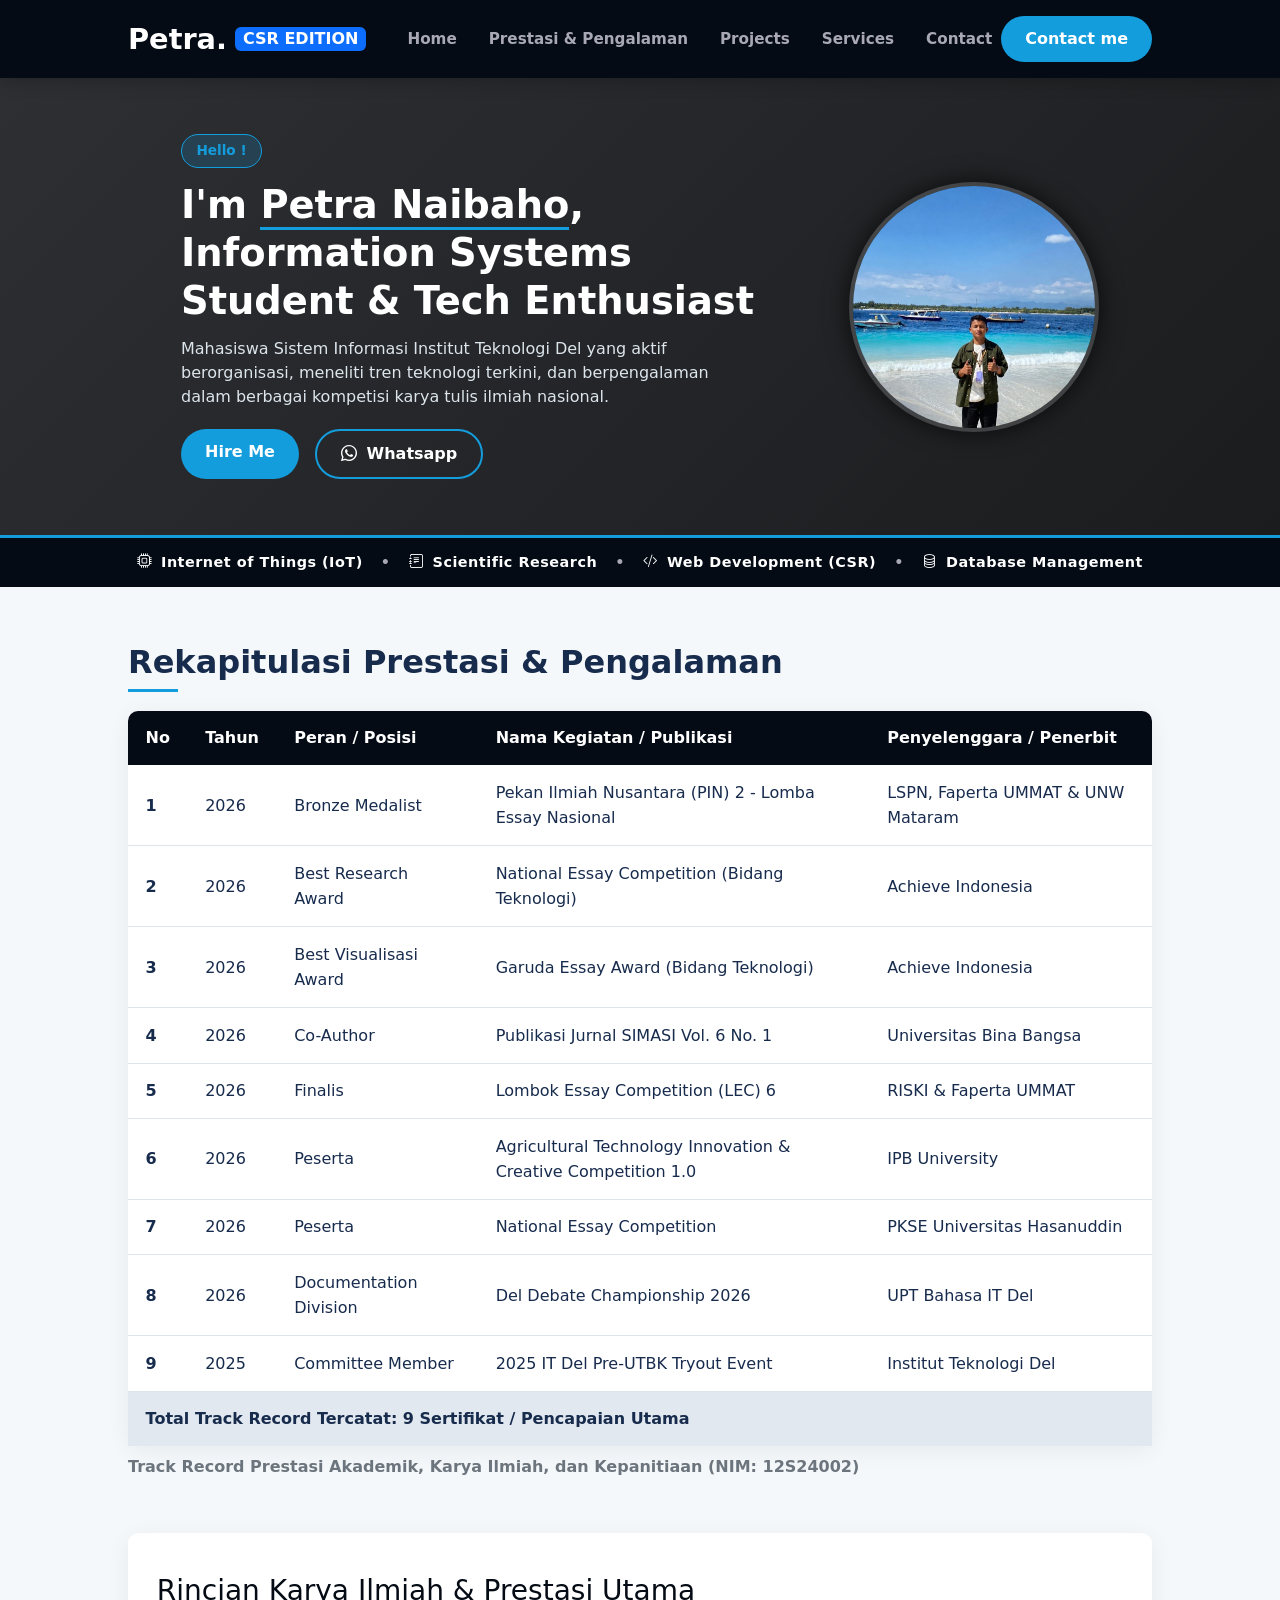
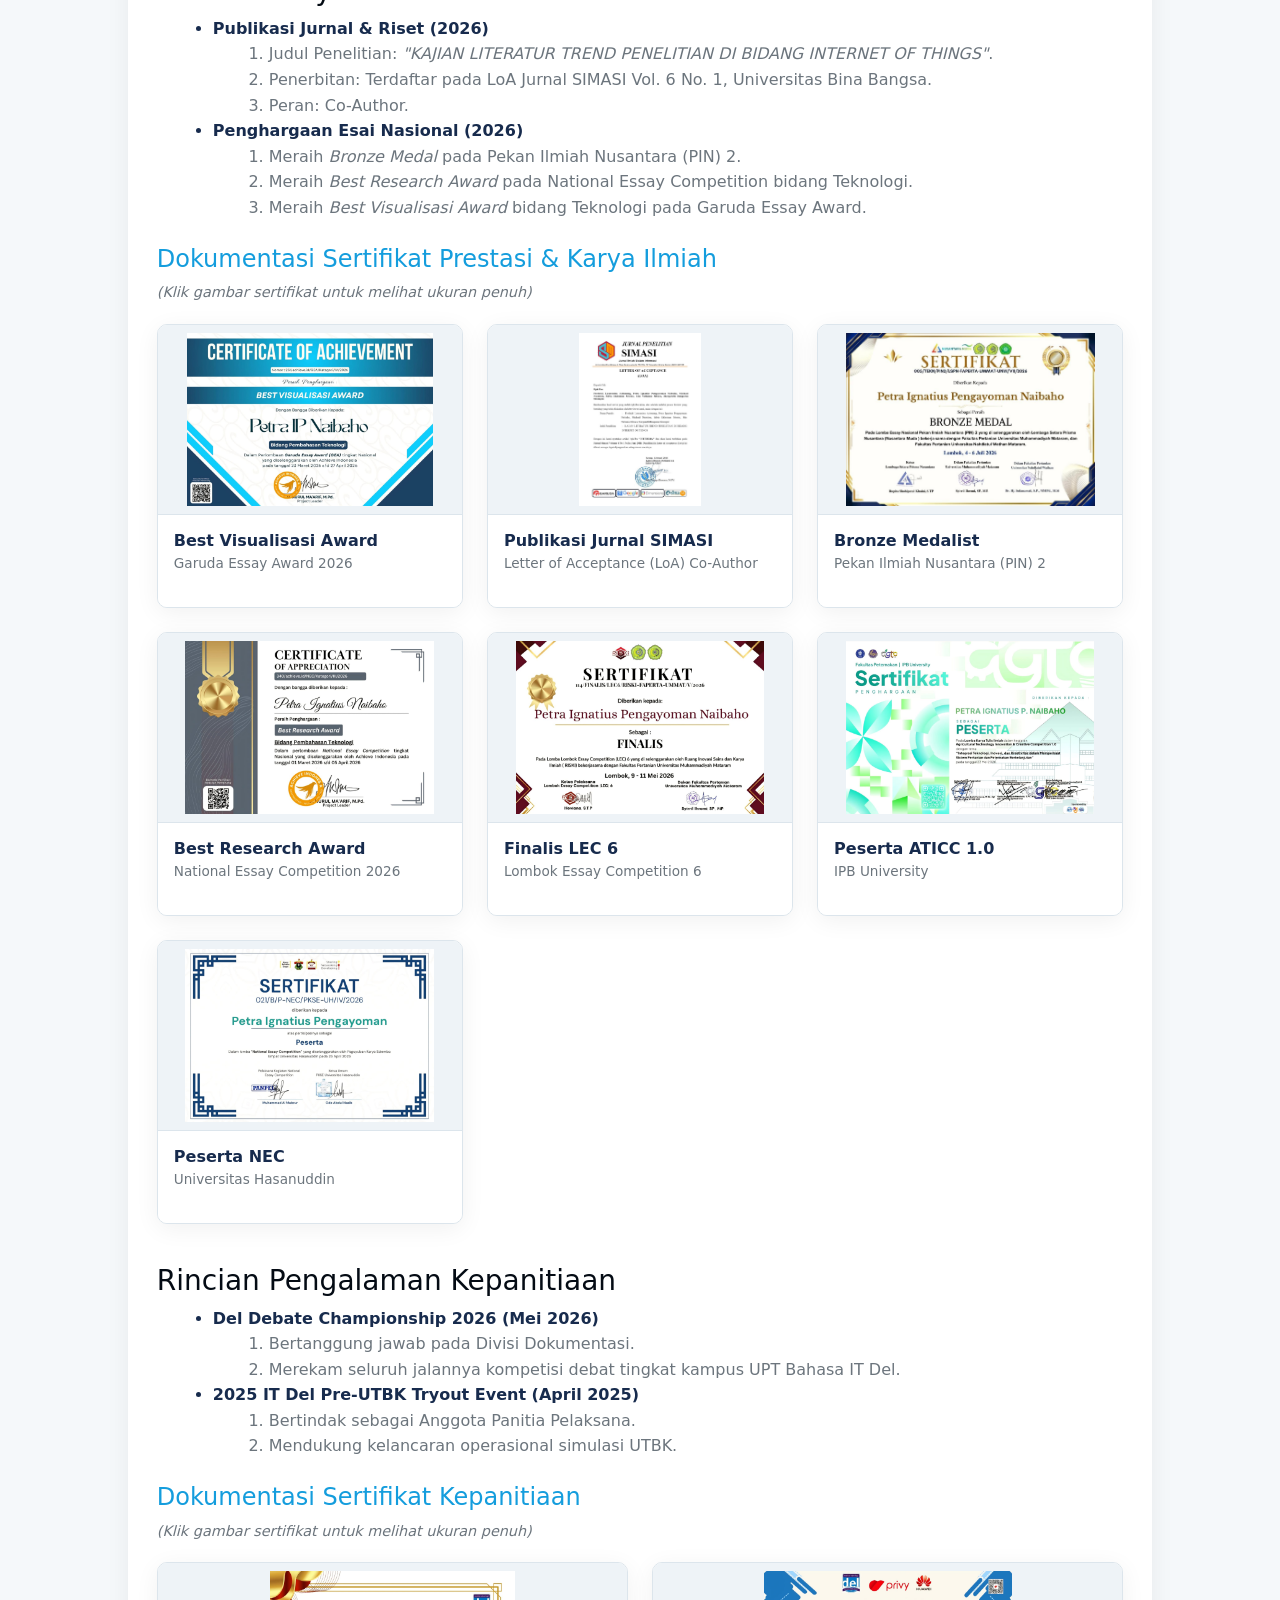
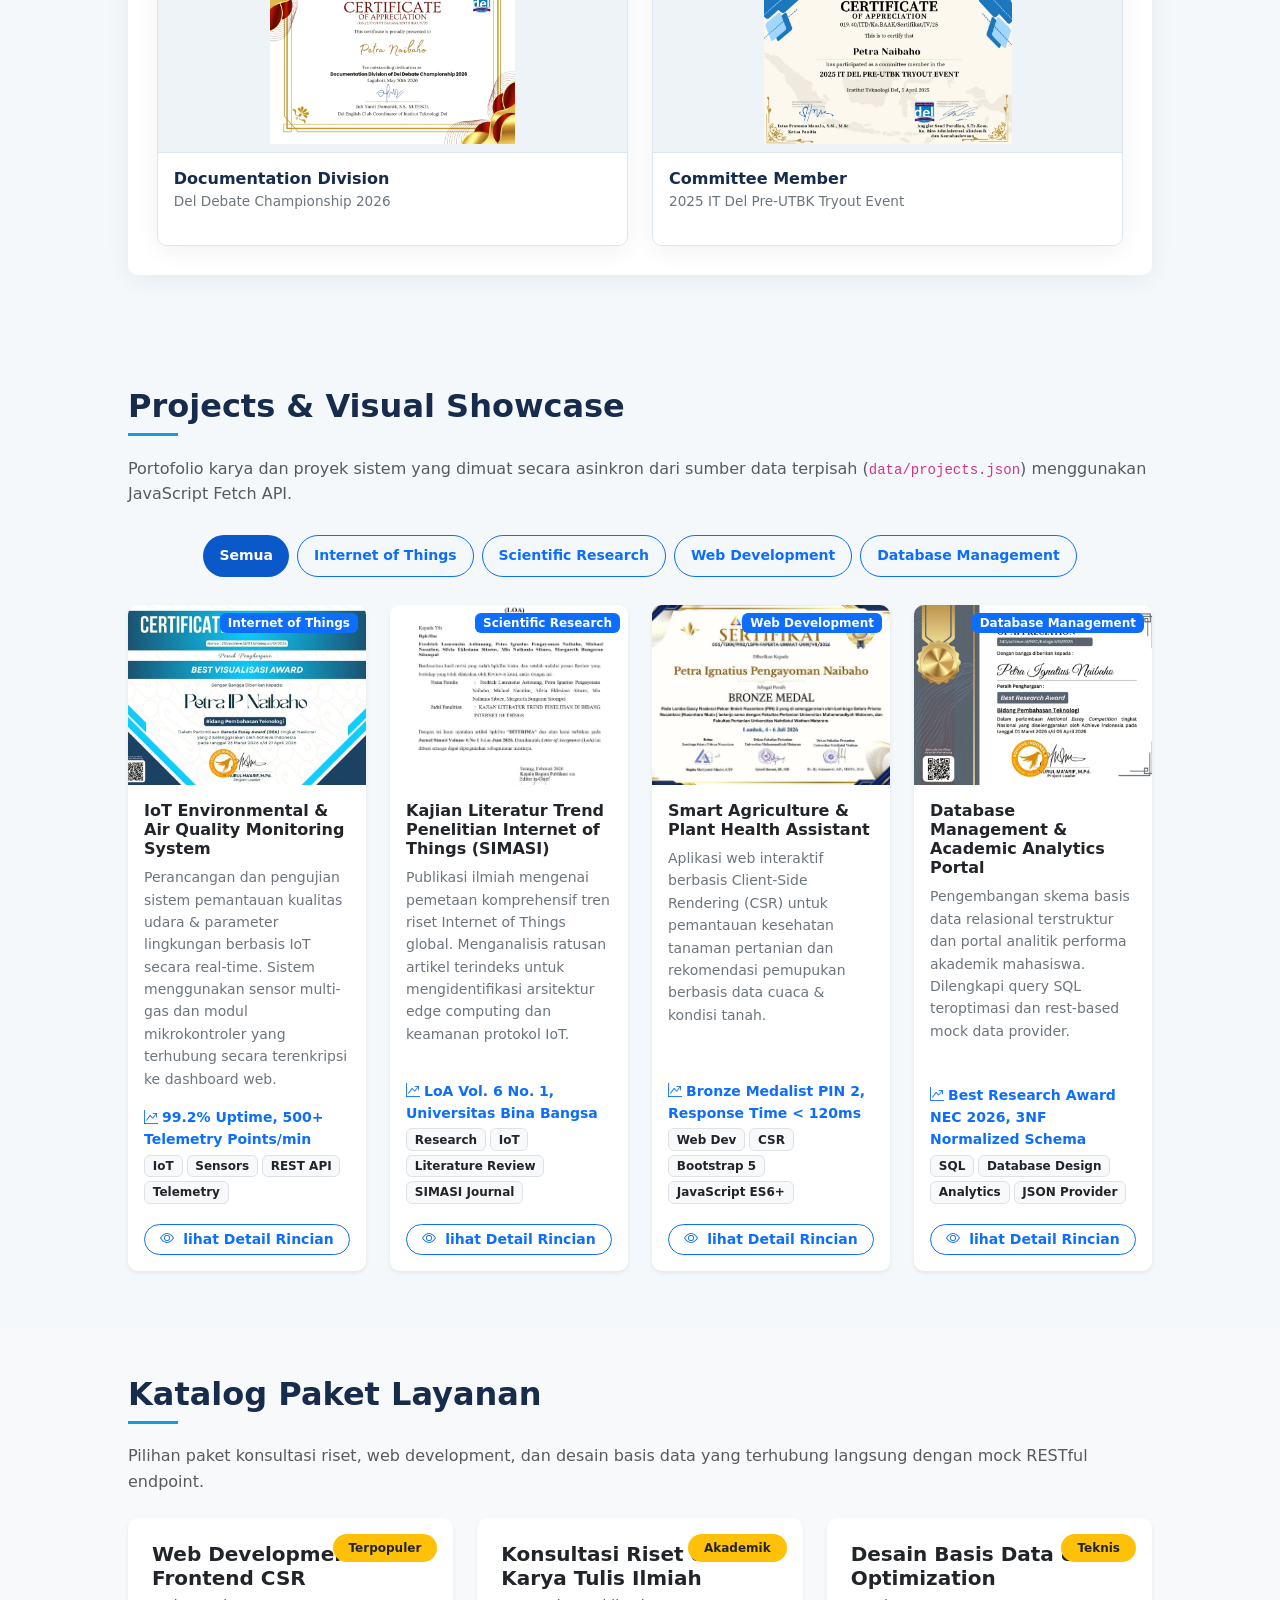
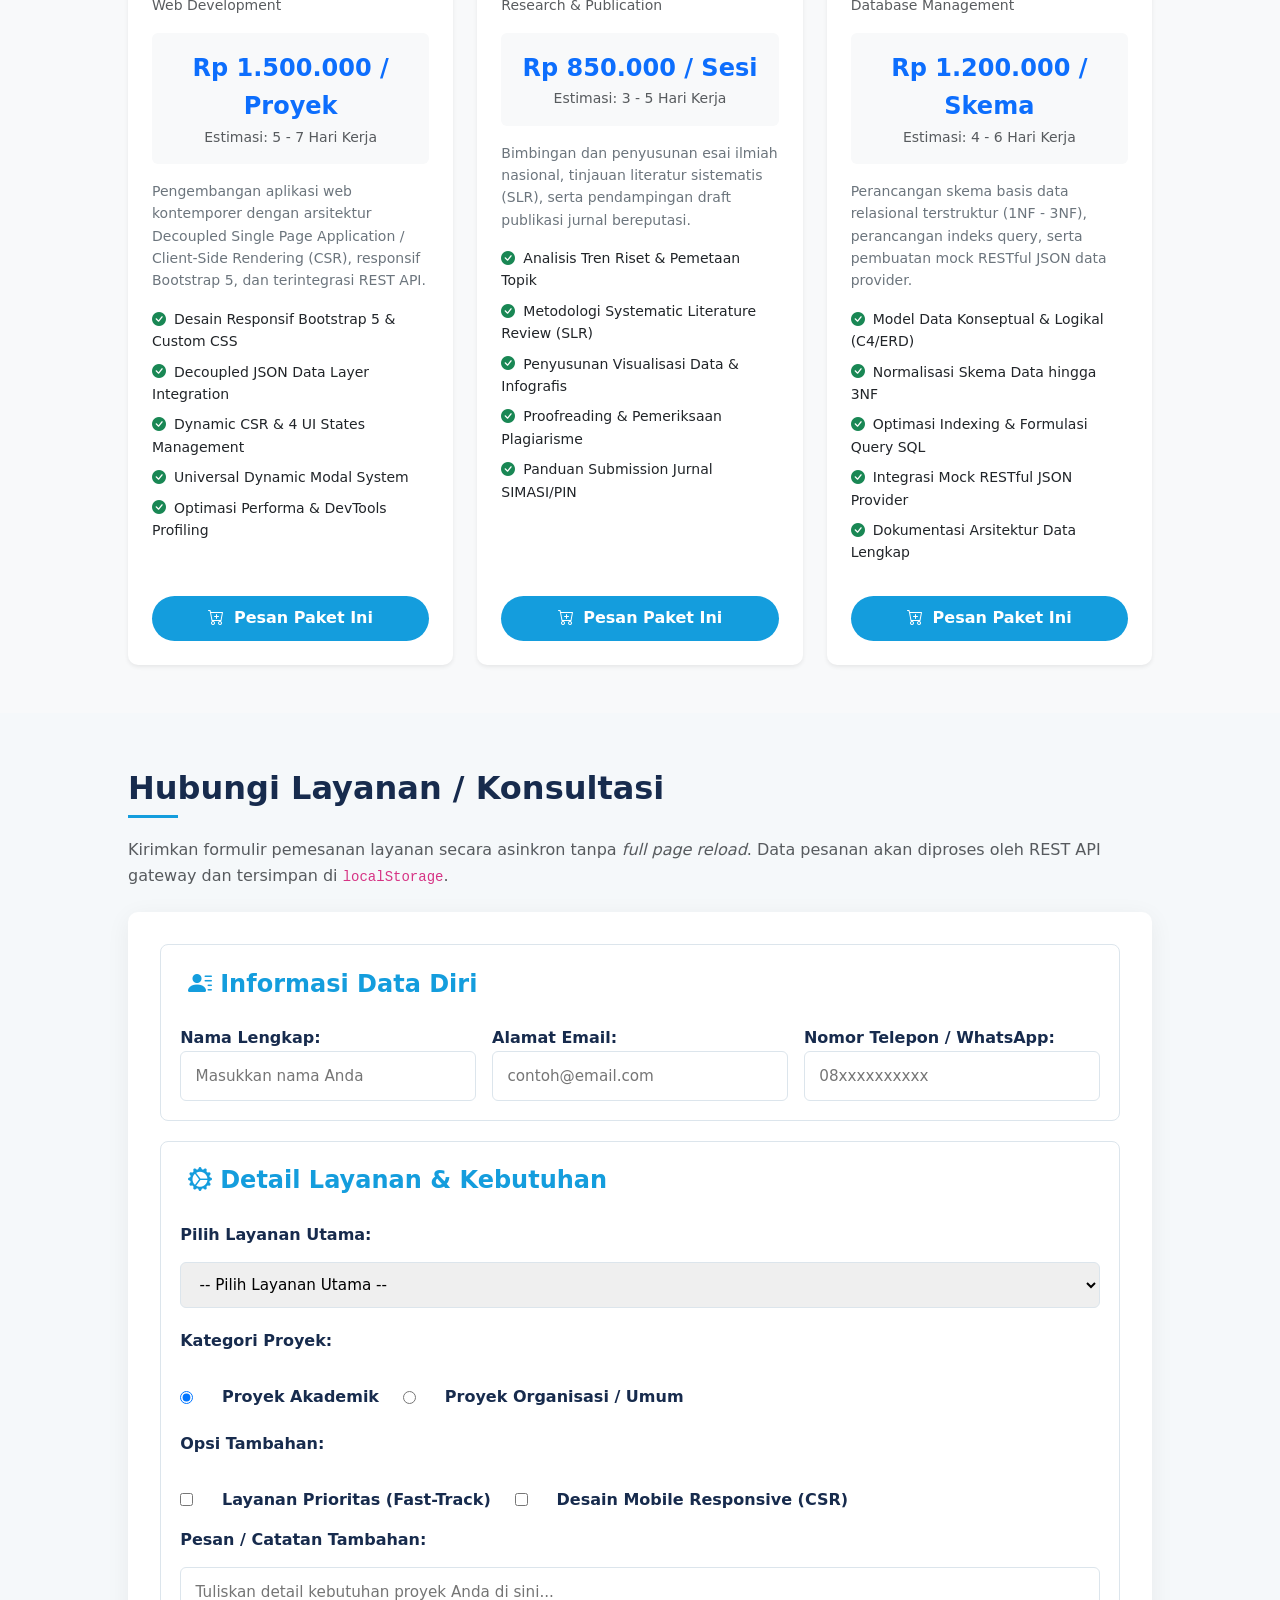
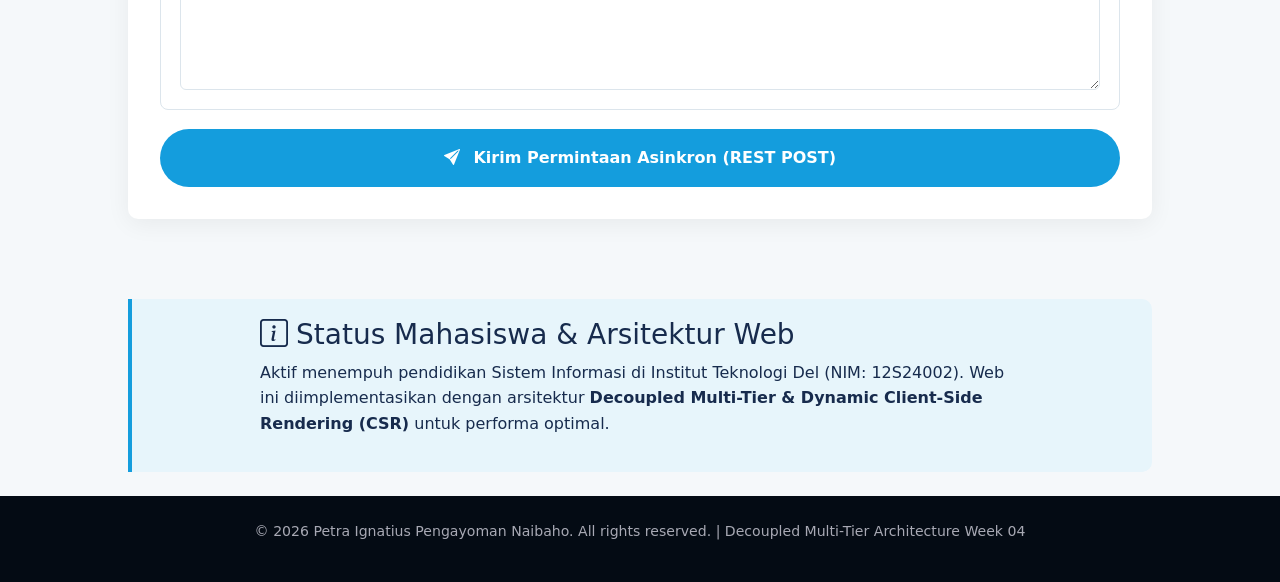
==== commit b2b7bbdc: "Update" ====
--- a/index.html
+++ b/index.html
@@ -3,737 +3,424 @@
 <head>
   <meta charset="UTF-8">
   <meta name="viewport" content="width=device-width, initial-scale=1.0">
-  <title>Portofolio & Portal Layanan - Petra Ignatius Pengayoman Naibaho</title>
-
-  <!-- Google Fonts (Plus Jakarta Sans) -->
-  <link rel="preconnect" href="https://fonts.googleapis.com">
-  <link rel="preconnect" href="https://fonts.gstatic.com" crossorigin>
-  <link href="https://fonts.googleapis.com/css2?family=Plus+Jakarta+Sans:wght@400;500;600;700;800&display=swap" rel="stylesheet">
-
+  <title>Portofolio - Petra Ignatius Pengayoman Naibaho (Decoupled CSR)</title>
+  <!-- Content Security Policy (CSP) Lapis Pertama Keamanan Sisi Klien -->
+  <meta http-equiv="Content-Security-Policy" content="default-src 'self' https: data: 'unsafe-inline' 'unsafe-eval';">
+  
   <!-- Bootstrap 5.3.3 CSS CDN -->
-  <link href="https://cdn.jsdelivr.net/npm/bootstrap@5.3.3/dist/css/bootstrap.min.css" rel="stylesheet" integrity="sha384-QWTKZyjpPEjISv5WaRU9OFeRpok6YctnYmDr5pNlyT2bRjXh0JMhjY6hW+ALEwIH" crossorigin="anonymous">
+  <link href="https://cdn.jsdelivr.net/npm/bootstrap@5.3.3/dist/css/bootstrap.min.css" rel="stylesheet">
   <!-- Bootstrap Icons CDN -->
   <link rel="stylesheet" href="https://cdn.jsdelivr.net/npm/bootstrap-icons@1.11.3/font/bootstrap-icons.min.css">
   
-  <!-- Custom Overrides Stylesheet (Dimuat SETELAH Bootstrap CSS) -->
-  <link rel="stylesheet" href="style.css">
+  <!-- Custom Styles Week 4 (Modular) -->
+  <link rel="stylesheet" href="css/custom-style.css">
 </head>
 <body>
 
-  <!-- Header & Navigasi Utama Responsif -->
+  <!-- Header & Navigasi Utama -->
   <header>
-    <nav class="navbar navbar-expand-lg navbar-dark navbar-custom sticky-top shadow-sm py-3" aria-label="Navigasi Utama">
-      <div class="container">
-        <a class="navbar-brand fw-bold fs-4" href="#tentang-saya">
-          <i class="bi bi-code-slash text-primary me-2"></i>Petra<span class="brand-highlight">.Del</span>
-        </a>
-
-        <!-- Tombol Hamburger Toggle Collapse (Mobile Responsif) -->
-        <button class="navbar-toggler border-0 shadow-none" type="button" data-bs-toggle="collapse" data-bs-target="#mainNavbar" aria-controls="mainNavbar" aria-expanded="false" aria-label="Toggle navigation">
-          <span class="navbar-toggler-icon"></span>
-        </button>
-
-        <div class="collapse navbar-collapse" id="mainNavbar">
-          <ul class="navbar-nav ms-auto mb-2 mb-lg-0 gap-lg-2">
-            <li class="nav-item"><a class="nav-link active" href="#tentang-saya"><i class="bi bi-house-door me-1"></i>Beranda</a></li>
-            <li class="nav-item"><a class="nav-link" href="#prestasi-organisasi"><i class="bi bi-award me-1"></i>Prestasi</a></li>
-            <li class="nav-item"><a class="nav-link" href="#portofolio-karya"><i class="bi bi-folder-symlink me-1"></i>Portofolio</a></li>
-            <li class="nav-item"><a class="nav-link" href="#formulir-layanan"><i class="bi bi-envelope me-1"></i>Layanan</a></li>
-            <li class="nav-item"><a class="nav-link text-warning fw-semibold" href="lab1_specificity.html"><i class="bi bi-cpu me-1"></i>Lab 1 Specificity</a></li>
-          </ul>
-          <div class="ms-lg-3">
-            <a href="#formulir-layanan" class="btn btn-primary-custom btn-sm"><i class="bi bi-send me-1"></i>Contact Me</a>
-          </div>
+    <div class="logo d-flex align-items-center gap-2">
+      <h2 class="mb-0">Petra.</h2>
+      <span class="badge bg-primary text-uppercase px-2 py-1 fs-6">CSR Edition</span>
+    </div>
+    <nav>
+      <ul>
+        <li><a href="#tentang-saya">Home</a></li>
+        <li><a href="#prestasi-organisasi">Prestasi & Pengalaman</a></li>
+        <li><a href="#portofolio-karya">Projects</a></li>
+        <li><a href="#layanan-katalog">Services</a></li>
+        <li><a href="#formulir-layanan">Contact</a></li>
+      </ul>
+    </nav>
+    <div class="d-flex align-items-center">
+      <!-- Reactive Badge UI State dari localStorage -->
+      <span id="orderHistoryBadge" class="badge bg-warning text-dark me-3 rounded-pill px-3 py-2 fw-bold d-none shadow-sm">
+        <i class="bi bi-clock-history me-1"></i> 0 Pesanan Tersimpan
+      </span>
+      <a href="#formulir-layanan" class="btn-nav">Contact me</a>
+    </div>
+  </header>
+
+  <main>
+    <!-- Hero Section -->
+    <section id="tentang-saya" class="hero-section">
+      <div class="hero-text">
+        <span class="badge-hello">Hello !</span>
+        <h1>I'm <span>Petra Naibaho</span>,<br>Information Systems Student & Tech Enthusiast</h1>
+        <p>Mahasiswa Sistem Informasi Institut Teknologi Del yang aktif berorganisasi, meneliti tren teknologi terkini, dan berpengalaman dalam berbagai kompetisi karya tulis ilmiah nasional.</p>
+        
+        <div class="hero-buttons">
+          <a href="#formulir-layanan" class="btn-primary">Hire Me</a>
+          <a href="https://wa.me/6285122082758" target="_blank" rel="noopener noreferrer" class="btn-secondary">
+            <i class="bi bi-whatsapp me-1"></i> Whatsapp
+          </a>
         </div>
       </div>
-    </nav>
-  </header>
-
-  <main>
-    <!-- Section 1: Hero Section (Responsive Grid 12-Kolom) -->
-    <section id="tentang-saya" class="hero-section">
-      <div class="container">
-        <div class="row align-items-center g-5">
-          <!-- Text Content (7 Kolom Desktop) -->
-          <div class="col-12 col-lg-7">
-            <span class="badge-hello mb-3"><i class="bi bi-stars me-1 text-warning"></i> Hello & Welcome!</span>
-            <h1 class="hero-title mb-3">
-              Saya <span>Petra Naibaho</span>,<br>Information Systems Student & Tech Enthusiast
-            </h1>
-            <p class="lead text-secondary mb-4">
-              Mahasiswa Sistem Informasi IT Del yang aktif berorganisasi, meneliti tren teknologi terkini, dan berpengalaman dalam berbagai kompetisi karya tulis ilmiah nasional serta riset Internet of Things.
-            </p>
-            
-            <div class="d-flex flex-wrap gap-3 mb-4">
-              <a href="#formulir-layanan" class="btn btn-primary-custom">
-                <i class="bi bi-briefcase me-2"></i>Hire Me
-              </a>
-              <a href="https://wa.me/6285122082758" target="_blank" rel="noopener noreferrer" class="btn btn-outline-custom">
-                <i class="bi bi-whatsapp me-2"></i>WhatsApp Direct
-              </a>
-              <a href="lab1_specificity.html" class="btn btn-outline-dark rounded-3 px-3">
-                <i class="bi bi-journal-code me-1"></i>Uji Specificity (Lab 1)
-              </a>
-            </div>
-
-            <!-- Fast Stats -->
-            <div class="row g-3 pt-2">
-              <div class="col-4">
-                <div class="border-start border-3 border-primary ps-3">
-                  <h3 class="h2 fw-bold text-dark mb-0">9+</h3>
-                  <small class="text-muted">Prestasi & Rekap</small>
-                </div>
-              </div>
-              <div class="col-4">
-                <div class="border-start border-3 border-warning ps-3">
-                  <h3 class="h2 fw-bold text-dark mb-0">1</h3>
-                  <small class="text-muted">Jurnal SIMASI</small>
-                </div>
-              </div>
-              <div class="col-4">
-                <div class="border-start border-3 border-success ps-3">
-                  <h3 class="h2 fw-bold text-dark mb-0">4+</h3>
-                  <small class="text-muted">Proyek Web/IoT</small>
-                </div>
-              </div>
-            </div>
-          </div>
-
-          <!-- Profile Image (5 Kolom Desktop) -->
-          <div class="col-12 col-lg-5 text-center">
-            <div class="position-relative d-inline-block">
-              <img src="assets/Petra.jpg" alt="Foto Profil Petra Ignatius Pengayoman Naibaho" class="img-fluid profile-img-glow shadow-lg">
-            </div>
-          </div>
-        </div>
+
+      <!-- Foto Profil Utama -->
+      <div class="hero-image-container">
+        <img src="assets/Petra.jpg" alt="Foto Petra Ignatius Pengayoman Naibaho" class="profile-img">
       </div>
     </section>
 
-    <!-- Skills Banner Strip Responsif -->
-    <div class="container my-4">
-      <div class="skills-banner">
-        <div class="d-flex flex-wrap align-items-center justify-content-around gap-2 text-center">
-          <span class="skill-pill"><i class="bi bi-cpu me-2 text-info"></i>Internet of Things (IoT)</span>
-          <span class="skill-pill"><i class="bi bi-journal-check me-2 text-warning"></i>Scientific Research</span>
-          <span class="skill-pill"><i class="bi bi-code-slash me-2 text-success"></i>Web Development</span>
-          <span class="skill-pill"><i class="bi bi-database me-2 text-danger"></i>Database Management</span>
+    <!-- Skills Banner Strip -->
+    <div class="skills-banner">
+      <span><i class="bi bi-cpu me-1"></i> Internet of Things (IoT)</span> &bull; 
+      <span><i class="bi bi-journal-text me-1"></i> Scientific Research</span> &bull; 
+      <span><i class="bi bi-code-slash me-1"></i> Web Development (CSR)</span> &bull; 
+      <span><i class="bi bi-database me-1"></i> Database Management</span>
+    </div>
+
+    <!-- Section 2: Tabel Rekapitulasi & Rincian Beserta Galeri -->
+    <section id="prestasi-organisasi">
+      <h2>Rekapitulasi Prestasi & Pengalaman</h2>
+      
+      <table>
+        <caption>Track Record Prestasi Akademik, Karya Ilmiah, dan Kepanitiaan (NIM: 12S24002)</caption>
+        <thead>
+          <tr>
+            <th scope="col">No</th>
+            <th scope="col">Tahun</th>
+            <th scope="col">Peran / Posisi</th>
+            <th scope="col">Nama Kegiatan / Publikasi</th>
+            <th scope="col">Penyelenggara / Penerbit</th>
+          </tr>
+        </thead>
+        <tbody>
+          <tr>
+            <th scope="row">1</th>
+            <td>2026</td>
+            <td>Bronze Medalist</td>
+            <td>Pekan Ilmiah Nusantara (PIN) 2 - Lomba Essay Nasional</td>
+            <td>LSPN, Faperta UMMAT & UNW Mataram</td>
+          </tr>
+          <tr>
+            <th scope="row">2</th>
+            <td>2026</td>
+            <td>Best Research Award</td>
+            <td>National Essay Competition (Bidang Teknologi)</td>
+            <td>Achieve Indonesia</td>
+          </tr>
+          <tr>
+            <th scope="row">3</th>
+            <td>2026</td>
+            <td>Best Visualisasi Award</td>
+            <td>Garuda Essay Award (Bidang Teknologi)</td>
+            <td>Achieve Indonesia</td>
+          </tr>
+          <tr>
+            <th scope="row">4</th>
+            <td>2026</td>
+            <td>Co-Author</td>
+            <td>Publikasi Jurnal SIMASI Vol. 6 No. 1</td>
+            <td>Universitas Bina Bangsa</td>
+          </tr>
+          <tr>
+            <th scope="row">5</th>
+            <td>2026</td>
+            <td>Finalis</td>
+            <td>Lombok Essay Competition (LEC) 6</td>
+            <td>RISKI & Faperta UMMAT</td>
+          </tr>
+          <tr>
+            <th scope="row">6</th>
+            <td>2026</td>
+            <td>Peserta</td>
+            <td>Agricultural Technology Innovation & Creative Competition 1.0</td>
+            <td>IPB University</td>
+          </tr>
+          <tr>
+            <th scope="row">7</th>
+            <td>2026</td>
+            <td>Peserta</td>
+            <td>National Essay Competition</td>
+            <td>PKSE Universitas Hasanuddin</td>
+          </tr>
+          <tr>
+            <th scope="row">8</th>
+            <td>2026</td>
+            <td>Documentation Division</td>
+            <td>Del Debate Championship 2026</td>
+            <td>UPT Bahasa IT Del</td>
+          </tr>
+          <tr>
+            <th scope="row">9</th>
+            <td>2025</td>
+            <td>Committee Member</td>
+            <td>2025 IT Del Pre-UTBK Tryout Event</td>
+            <td>Institut Teknologi Del</td>
+          </tr>
+        </tbody>
+        <tfoot>
+          <tr>
+            <td colspan="5">Total Track Record Tercatat: 9 Sertifikat / Pencapaian Utama</td>
+          </tr>
+        </tfoot>
+      </table>
+
+      <!-- List Detail Rincian Beserta Galeri -->
+      <article class="detail-lists">
+        <h3>Rincian Karya Ilmiah & Prestasi Utama</h3>
+        <ul>
+          <li>
+            <strong>Publikasi Jurnal & Riset (2026)</strong>
+            <ol>
+              <li>Judul Penelitian: <em>"KAJIAN LITERATUR TREND PENELITIAN DI BIDANG INTERNET OF THINGS"</em>.</li>
+              <li>Penerbitan: Terdaftar pada LoA Jurnal SIMASI Vol. 6 No. 1, Universitas Bina Bangsa.</li>
+              <li>Peran: Co-Author.</li>
+            </ol>
+          </li>
+          <li>
+            <strong>Penghargaan Esai Nasional (2026)</strong>
+            <ol>
+              <li>Meraih <em>Bronze Medal</em> pada Pekan Ilmiah Nusantara (PIN) 2.</li>
+              <li>Meraih <em>Best Research Award</em> pada National Essay Competition bidang Teknologi.</li>
+              <li>Meraih <em>Best Visualisasi Award</em> bidang Teknologi pada Garuda Essay Award.</li>
+            </ol>
+          </li>
+        </ul>
+
+        <!-- Galeri Sertifikat Prestasi -->
+        <h4 style="margin-top: 1.5rem; color: var(--primary-color);">Dokumentasi Sertifikat Prestasi & Karya Ilmiah</h4>
+        <p style="font-size: 0.9rem; color: var(--text-muted); margin-bottom: 1rem;"><em>(Klik gambar sertifikat untuk melihat ukuran penuh)</em></p>
+        <div class="gallery-grid" style="margin-bottom: 2.5rem;">
+          <div class="gallery-card">
+            <a href="assets/Sertifikat 1.jpeg" target="_blank" rel="noopener noreferrer">
+              <img src="assets/Sertifikat 1.jpeg" alt="Best Visualisasi Award" class="gallery-img">
+            </a>
+            <div class="gallery-info">
+              <h4>Best Visualisasi Award</h4>
+              <p>Garuda Essay Award 2026</p>
+            </div>
+          </div>
+
+          <div class="gallery-card">
+            <a href="assets/Sertifikat 2.jpg" target="_blank" rel="noopener noreferrer">
+              <img src="assets/Sertifikat 2.jpg" alt="Publikasi Jurnal SIMASI" class="gallery-img">
+            </a>
+            <div class="gallery-info">
+              <h4>Publikasi Jurnal SIMASI</h4>
+              <p>Letter of Acceptance (LoA) Co-Author</p>
+            </div>
+          </div>
+
+          <div class="gallery-card">
+            <a href="assets/Sertifikat 3.jpg" target="_blank" rel="noopener noreferrer">
+              <img src="assets/Sertifikat 3.jpg" alt="Bronze Medalist" class="gallery-img">
+            </a>
+            <div class="gallery-info">
+              <h4>Bronze Medalist</h4>
+              <p>Pekan Ilmiah Nusantara (PIN) 2</p>
+            </div>
+          </div>
+
+          <div class="gallery-card">
+            <a href="assets/Sertifikat 5.jpg" target="_blank" rel="noopener noreferrer">
+              <img src="assets/Sertifikat 5.jpg" alt="Best Research Award" class="gallery-img">
+            </a>
+            <div class="gallery-info">
+              <h4>Best Research Award</h4>
+              <p>National Essay Competition 2026</p>
+            </div>
+          </div>
+
+          <div class="gallery-card">
+            <a href="assets/Sertifikat 7.jpg" target="_blank" rel="noopener noreferrer">
+              <img src="assets/Sertifikat 7.jpg" alt="Finalis LEC 6" class="gallery-img">
+            </a>
+            <div class="gallery-info">
+              <h4>Finalis LEC 6</h4>
+              <p>Lombok Essay Competition 6</p>
+            </div>
+          </div>
+
+          <div class="gallery-card">
+            <a href="assets/Sertifikat 8.jpg" target="_blank" rel="noopener noreferrer">
+              <img src="assets/Sertifikat 8.jpg" alt="Peserta ATICC 1.0" class="gallery-img">
+            </a>
+            <div class="gallery-info">
+              <h4>Peserta ATICC 1.0</h4>
+              <p>IPB University</p>
+            </div>
+          </div>
+
+          <div class="gallery-card">
+            <a href="assets/Sertifikat 9.jpg" target="_blank" rel="noopener noreferrer">
+              <img src="assets/Sertifikat 9.jpg" alt="Peserta NEC Unhas" class="gallery-img">
+            </a>
+            <div class="gallery-info">
+              <h4>Peserta NEC</h4>
+              <p>Universitas Hasanuddin</p>
+            </div>
+          </div>
+        </div>
+
+        <h3>Rincian Pengalaman Kepanitiaan</h3>
+        <ul>
+          <li>
+            <strong>Del Debate Championship 2026 (Mei 2026)</strong>
+            <ol>
+              <li>Bertanggung jawab pada Divisi Dokumentasi.</li>
+              <li>Merekam seluruh jalannya kompetisi debat tingkat kampus UPT Bahasa IT Del.</li>
+            </ol>
+          </li>
+          <li>
+            <strong>2025 IT Del Pre-UTBK Tryout Event (April 2025)</strong>
+            <ol>
+              <li>Bertindak sebagai Anggota Panitia Pelaksana.</li>
+              <li>Mendukung kelancaran operasional simulasi UTBK.</li>
+            </ol>
+          </li>
+        </ul>
+
+        <!-- Galeri Sertifikat Kepanitiaan -->
+        <h4 style="margin-top: 1.5rem; color: var(--primary-color);">Dokumentasi Sertifikat Kepanitiaan</h4>
+        <p style="font-size: 0.9rem; color: var(--text-muted); margin-bottom: 1rem;"><em>(Klik gambar sertifikat untuk melihat ukuran penuh)</em></p>
+        <div class="gallery-grid">
+          <div class="gallery-card">
+            <a href="assets/Sertifikat 4.jpg" target="_blank" rel="noopener noreferrer">
+              <img src="assets/Sertifikat 4.jpg" alt="Documentation Division" class="gallery-img">
+            </a>
+            <div class="gallery-info">
+              <h4>Documentation Division</h4>
+              <p>Del Debate Championship 2026</p>
+            </div>
+          </div>
+
+          <div class="gallery-card">
+            <a href="assets/Sertifikat 6.jpg" target="_blank" rel="noopener noreferrer">
+              <img src="assets/Sertifikat 6.jpg" alt="Committee Member Tryout" class="gallery-img">
+            </a>
+            <div class="gallery-info">
+              <h4>Committee Member</h4>
+              <p>2025 IT Del Pre-UTBK Tryout Event</p>
+            </div>
+          </div>
+        </div>
+      </article>
+    </section>
+
+    <!-- Section 3: Dynamic Projects Showcase (Decoupled Dynamic CSR) -->
+    <section id="portofolio-karya">
+      <h2>Projects & Visual Showcase</h2>
+      <p class="text-muted mb-4">Portofolio karya dan proyek sistem yang dimuat secara asinkron dari sumber data terpisah (<code>data/projects.json</code>) menggunakan JavaScript Fetch API.</p>
+
+      <!-- Filter Kategori Tombol (Dinamis dari app.js) -->
+      <div id="projectFilterContainer"></div>
+
+      <!-- Projects Grid Shell Clean (Managed via 4 UI States in app.js) -->
+      <div id="projectsContainer"></div>
+    </section>
+
+    <!-- Section 4: Dynamic Services Catalog -->
+    <section id="layanan-katalog" class="bg-light py-5">
+      <div class="container-fluid px-0">
+        <h2>Katalog Paket Layanan</h2>
+        <p class="text-muted mb-4">Pilihan paket konsultasi riset, web development, dan desain basis data yang terhubung langsung dengan mock RESTful endpoint.</p>
+        
+        <!-- Services Grid Container -->
+        <div id="servicesContainer"></div>
+      </div>
+    </section>
+
+    <!-- Section 5: Decoupled Form REST Dispatching -->
+    <section id="formulir-layanan">
+      <h2>Hubungi Layanan / Konsultasi</h2>
+      <p class="text-muted mb-4">Kirimkan formulir pemesanan layanan secara asinkron tanpa <em>full page reload</em>. Data pesanan akan diproses oleh REST API gateway dan tersimpan di <code>localStorage</code>.</p>
+      
+      <form id="contactForm" action="javascript:void(0);">
+        <fieldset>
+          <legend><i class="bi bi-person-lines-fill me-2"></i>Informasi Data Diri</legend>
+          
+          <div class="row g-3">
+            <div class="col-md-4">
+              <label for="nama">Nama Lengkap:</label>
+              <input type="text" id="nama" name="nama" placeholder="Masukkan nama Anda" required>
+            </div>
+            <div class="col-md-4">
+              <label for="email">Alamat Email:</label>
+              <input type="email" id="email" name="email" placeholder="contoh@email.com" required>
+            </div>
+            <div class="col-md-4">
+              <label for="telepon">Nomor Telepon / WhatsApp:</label>
+              <input type="tel" id="telepon" name="telepon" placeholder="08xxxxxxxxxx" required>
+            </div>
+          </div>
+        </fieldset>
+
+        <fieldset>
+          <legend><i class="bi bi-gear-wide-connected me-2"></i>Detail Layanan & Kebutuhan</legend>
+          
+          <label for="jenis-layanan">Pilih Layanan Utama:</label>
+          <select id="jenis-layanan" name="jenis-layanan" required>
+            <option value="" disabled selected>-- Memuat Opsi Layanan... --</option>
+          </select>
+
+          <p class="form-label-group">Kategori Proyek:</p>
+          <div class="radio-group">
+            <input type="radio" id="akademik" name="kategori" value="Proyek Akademik" checked required>
+            <label for="akademik">Proyek Akademik</label>
+            
+            <input type="radio" id="organisasi" name="kategori" value="Proyek Organisasi / Umum">
+            <label for="organisasi">Proyek Organisasi / Umum</label>
+          </div>
+
+          <p class="form-label-group">Opsi Tambahan:</p>
+          <div class="checkbox-group">
+            <input type="checkbox" id="fast-track" name="opsi" value="Layanan Prioritas">
+            <label for="fast-track">Layanan Prioritas (Fast-Track)</label>
+            
+            <input type="checkbox" id="responsive" name="opsi" value="Desain Mobile Responsive">
+            <label for="responsive">Desain Mobile Responsive (CSR)</label>
+          </div>
+
+          <label for="pesan">Pesan / Catatan Tambahan:</label>
+          <textarea id="pesan" name="pesan" rows="4" placeholder="Tuliskan detail kebutuhan proyek Anda di sini..." required></textarea>
+        </fieldset>
+
+        <button type="submit" class="btn-primary w-100 py-3 fw-bold fs-6">
+          <i class="bi bi-send-fill me-2"></i> Kirim Permintaan Asinkron (REST POST)
+        </button>
+      </form>
+    </section>
+
+    <!-- Sidebar Informasi Tambahan -->
+    <aside>
+      <h3><i class="bi bi-info-square me-2"></i>Status Mahasiswa & Arsitektur Web</h3>
+      <p>Aktif menempuh pendidikan Sistem Informasi di Institut Teknologi Del (NIM: 12S24002). Web ini diimplementasikan dengan arsitektur <strong>Decoupled Multi-Tier & Dynamic Client-Side Rendering (CSR)</strong> untuk performa optimal.</p>
+    </aside>
+  </main>
+
+  <!-- Universal Dynamic Modal Component (Tepat 1 Element Modal di HTML) -->
+  <div class="modal fade" id="universalProjectModal" tabindex="-1" aria-labelledby="projectModalTitle" aria-hidden="true">
+    <div class="modal-dialog modal-lg modal-dialog-centered">
+      <div class="modal-content border-0 shadow-lg">
+        <div class="modal-header bg-primary text-white">
+          <h5 class="modal-title fw-bold" id="projectModalTitle"><i class="bi bi-folder2-open me-2"></i>Judul Proyek</h5>
+          <button type="button" class="btn-close btn-close-white" data-bs-dismiss="modal" aria-label="Close"></button>
+        </div>
+        <div class="modal-body p-4" id="projectModalBody">
+          <!-- Dynamic Content Injected via JavaScript App Controller -->
+        </div>
+        <div class="modal-footer bg-light border-0">
+          <button type="button" class="btn btn-secondary rounded-pill px-4" data-bs-dismiss="modal">Tutup</button>
         </div>
       </div>
     </div>
-
-    <!-- Section 2: Tabel Rekapitulasi & Galeri Dokumentasi -->
-    <section id="prestasi-organisasi" class="py-5 bg-white">
-      <div class="container">
-        <div class="text-center max-w-2xl mx-auto mb-5">
-          <span class="badge bg-primary-subtle text-primary px-3 py-2 rounded-pill fw-semibold mb-2">Track Record</span>
-          <h2 class="h1 fw-bold text-dark">Rekapitulasi Prestasi & Pengalaman</h2>
-          <p class="text-secondary">Daftar pencapaian ilmiah, penghargaan esai nasional, serta kepanitiaan di Institut Teknologi Del.</p>
-        </div>
-
-        <!-- Tabel Responsif Bootstrap -->
-        <div class="custom-table-container mb-5">
-          <div class="table-responsive">
-            <table class="table table-striped table-hover table-custom align-middle">
-              <thead>
-                <tr>
-                  <th scope="col" class="py-3 px-4">No</th>
-                  <th scope="col" class="py-3">Tahun</th>
-                  <th scope="col" class="py-3">Peran / Posisi</th>
-                  <th scope="col" class="py-3">Nama Kegiatan / Publikasi</th>
-                  <th scope="col" class="py-3 px-4">Penyelenggara / Penerbit</th>
-                </tr>
-              </thead>
-              <tbody>
-                <tr>
-                  <th scope="row" class="px-4">1</th>
-                  <td><span class="badge bg-primary">2026</span></td>
-                  <td><span class="fw-semibold text-warning"><i class="bi bi-trophy-fill me-1"></i>Bronze Medalist</span></td>
-                  <td>Pekan Ilmiah Nusantara (PIN) 2 - Lomba Essay Nasional</td>
-                  <td class="px-4">LSPN, Faperta UMMAT & UNW Mataram</td>
-                </tr>
-                <tr>
-                  <th scope="row" class="px-4">2</th>
-                  <td><span class="badge bg-primary">2026</span></td>
-                  <td><span class="fw-semibold text-success"><i class="bi bi-award-fill me-1"></i>Best Research Award</span></td>
-                  <td>National Essay Competition (Bidang Teknologi)</td>
-                  <td class="px-4">Achieve Indonesia</td>
-                </tr>
-                <tr>
-                  <th scope="row" class="px-4">3</th>
-                  <td><span class="badge bg-primary">2026</span></td>
-                  <td><span class="fw-semibold text-info"><i class="bi bi-star-fill me-1"></i>Best Visualisasi Award</span></td>
-                  <td>Garuda Essay Award (Bidang Teknologi)</td>
-                  <td class="px-4">Achieve Indonesia</td>
-                </tr>
-                <tr>
-                  <th scope="row" class="px-4">4</th>
-                  <td><span class="badge bg-primary">2026</span></td>
-                  <td><span class="fw-semibold text-dark"><i class="bi bi-journal-bookmark-fill me-1"></i>Co-Author</span></td>
-                  <td>Publikasi Jurnal SIMASI Vol. 6 No. 1</td>
-                  <td class="px-4">Universitas Bina Bangsa</td>
-                </tr>
-                <tr>
-                  <th scope="row" class="px-4">5</th>
-                  <td><span class="badge bg-primary">2026</span></td>
-                  <td><span class="fw-semibold text-secondary">Finalis</span></td>
-                  <td>Lombok Essay Competition (LEC) 6</td>
-                  <td class="px-4">RISKI & Faperta UMMAT</td>
-                </tr>
-                <tr>
-                  <th scope="row" class="px-4">6</th>
-                  <td><span class="badge bg-primary">2026</span></td>
-                  <td><span class="fw-semibold text-secondary">Peserta</span></td>
-                  <td>Agricultural Technology Innovation & Creative Competition 1.0</td>
-                  <td class="px-4">IPB University</td>
-                </tr>
-                <tr>
-                  <th scope="row" class="px-4">7</th>
-                  <td><span class="badge bg-primary">2026</span></td>
-                  <td><span class="fw-semibold text-secondary">Peserta</span></td>
-                  <td>National Essay Competition</td>
-                  <td class="px-4">PKSE Universitas Hasanuddin</td>
-                </tr>
-                <tr>
-                  <th scope="row" class="px-4">8</th>
-                  <td><span class="badge bg-primary">2026</span></td>
-                  <td><span class="fw-semibold text-dark">Documentation Division</span></td>
-                  <td>Del Debate Championship 2026</td>
-                  <td class="px-4">UPT Bahasa IT Del</td>
-                </tr>
-                <tr>
-                  <th scope="row" class="px-4">9</th>
-                  <td><span class="badge bg-secondary">2025</span></td>
-                  <td><span class="fw-semibold text-dark">Committee Member</span></td>
-                  <td>2025 IT Del Pre-UTBK Tryout Event</td>
-                  <td class="px-4">Institut Teknologi Del</td>
-                </tr>
-              </tbody>
-            </table>
-          </div>
-        </div>
-
-        <!-- Galeri Dokumen Sertifikat -->
-        <h3 class="h4 fw-bold mb-3"><i class="bi bi-images me-2 text-primary"></i>Galeri Sertifikat Prestasi & Kepanitiaan</h3>
-        <p class="text-muted small mb-4"><em>(Klik kartu gambar sertifikat untuk memperbesar dan melihat bukti dokumen)</em></p>
-        
-        <div class="row row-cols-1 row-cols-sm-2 row-cols-md-3 row-cols-lg-4 g-3 mb-4">
-          <div class="col">
-            <div class="gallery-card h-100 p-2">
-              <a href="assets/Sertifikat 1.jpeg" target="_blank" rel="noopener noreferrer">
-                <img src="assets/Sertifikat 1.jpeg" alt="Best Visualisasi Award" class="img-fluid rounded-3 mb-2" style="height: 160px; width: 100%; object-fit: cover;">
-              </a>
-              <div class="p-2 text-center">
-                <h6 class="fw-bold mb-1">Best Visualisasi Award</h6>
-                <small class="text-muted">Garuda Essay Award 2026</small>
-              </div>
-            </div>
-          </div>
-
-          <div class="col">
-            <div class="gallery-card h-100 p-2">
-              <a href="assets/Sertifikat 2.jpg" target="_blank" rel="noopener noreferrer">
-                <img src="assets/Sertifikat 2.jpg" alt="Publikasi Jurnal SIMASI" class="img-fluid rounded-3 mb-2" style="height: 160px; width: 100%; object-fit: cover;">
-              </a>
-              <div class="p-2 text-center">
-                <h6 class="fw-bold mb-1">Publikasi Jurnal SIMASI</h6>
-                <small class="text-muted">LoA Co-Author 2026</small>
-              </div>
-            </div>
-          </div>
-
-          <div class="col">
-            <div class="gallery-card h-100 p-2">
-              <a href="assets/Sertifikat 3.jpg" target="_blank" rel="noopener noreferrer">
-                <img src="assets/Sertifikat 3.jpg" alt="Bronze Medalist" class="img-fluid rounded-3 mb-2" style="height: 160px; width: 100%; object-fit: cover;">
-              </a>
-              <div class="p-2 text-center">
-                <h6 class="fw-bold mb-1">Bronze Medalist</h6>
-                <small class="text-muted">Pekan Ilmiah Nusantara 2</small>
-              </div>
-            </div>
-          </div>
-
-          <div class="col">
-            <div class="gallery-card h-100 p-2">
-              <a href="assets/Sertifikat 5.jpg" target="_blank" rel="noopener noreferrer">
-                <img src="assets/Sertifikat 5.jpg" alt="Best Research Award" class="img-fluid rounded-3 mb-2" style="height: 160px; width: 100%; object-fit: cover;">
-              </a>
-              <div class="p-2 text-center">
-                <h6 class="fw-bold mb-1">Best Research Award</h6>
-                <small class="text-muted">National Essay Competition</small>
-              </div>
-            </div>
-          </div>
-        </div>
-      </div>
-    </section>
-
-    <!-- Section 3: Portofolio Karya (Grid 12-Kolom & Modal Dialog Interaktif) -->
-    <section id="portofolio-karya" class="py-5 bg-light">
-      <div class="container">
-        <div class="text-center max-w-2xl mx-auto mb-5">
-          <span class="badge bg-success-subtle text-success px-3 py-2 rounded-pill fw-semibold mb-2">Showcase Projects</span>
-          <h2 class="h1 fw-bold text-dark">Portofolio Projects & System Showcase</h2>
-          <p class="text-secondary">Proyek aplikasi web, sistem monitoring IoT, dan platform riset yang telah dikembangkan.</p>
-        </div>
-
-        <!-- Responsive Grid 12-Kolom: 1 Kolom Mobile, 2 Kolom Tablet, 4 Kolom Desktop -->
-        <div class="row row-cols-1 row-cols-md-2 row-cols-lg-4 g-4">
-          
-          <!-- Card Project 1 -->
-          <div class="col">
-            <div class="card h-100 project-card shadow-sm border-0">
-              <img src="assets/Sertifikat 1.jpeg" class="card-img-top" alt="Sistem IoT Pertanian Smart Farming">
-              <div class="card-body d-flex flex-column">
-                <div class="mb-2">
-                  <span class="badge bg-primary">IoT & Hardware</span>
-                  <span class="badge bg-dark">ESP32</span>
-                </div>
-                <h5 class="card-title fw-bold text-dark">Smart Farming IoT Monitoring</h5>
-                <p class="card-text text-secondary small flex-grow-1">
-                  Sistem pemantauan kelembapan tanah, suhu, dan irigasi otomatis berbasis sensor ESP32 dan dashboard web real-time.
-                </p>
-                <button type="button" class="btn btn-primary-custom btn-sm w-100 mt-3" data-bs-toggle="modal" data-bs-target="#modalProject1">
-                  <i class="bi bi-eye me-1"></i> Lihat Detail Modal
-                </button>
-              </div>
-            </div>
-          </div>
-
-          <!-- Card Project 2 -->
-          <div class="col">
-            <div class="card h-100 project-card shadow-sm border-0">
-              <img src="assets/Sertifikat 2.jpg" class="card-img-top" alt="Portal Riset Jurnal SIMASI">
-              <div class="card-body d-flex flex-column">
-                <div class="mb-2">
-                  <span class="badge bg-warning text-dark">Research Portal</span>
-                  <span class="badge bg-info text-dark">PHP / MySQL</span>
-                </div>
-                <h5 class="card-title fw-bold text-dark">Portal Jurnal SIMASI</h5>
-                <p class="card-text text-secondary small flex-grow-1">
-                  Platform manajemen publikasi karya ilmiah dan kajian literatur IoT terintegrasi dengan penomoran LoA otomatis.
-                </p>
-                <button type="button" class="btn btn-primary-custom btn-sm w-100 mt-3" data-bs-toggle="modal" data-bs-target="#modalProject2">
-                  <i class="bi bi-eye me-1"></i> Lihat Detail Modal
-                </button>
-              </div>
-            </div>
-          </div>
-
-          <!-- Card Project 3 -->
-          <div class="col">
-            <div class="card h-100 project-card shadow-sm border-0">
-              <img src="assets/Sertifikat 3.jpg" class="card-img-top" alt="Platform E-Learning Accessible">
-              <div class="card-body d-flex flex-column">
-                <div class="mb-2">
-                  <span class="badge bg-success">Bootstrap 5.3</span>
-                  <span class="badge bg-secondary">Accessibility</span>
-                </div>
-                <h5 class="card-title fw-bold text-dark">Platform E-Learning Kampus</h5>
-                <p class="card-text text-secondary small flex-grow-1">
-                  Antarmuka sistem pembelajaran interaktif dengan standar aksesibilitas WCAG 2.1 AAA dan tema kontras responsif.
-                </p>
-                <button type="button" class="btn btn-primary-custom btn-sm w-100 mt-3" data-bs-toggle="modal" data-bs-target="#modalProject3">
-                  <i class="bi bi-eye me-1"></i> Lihat Detail Modal
-                </button>
-              </div>
-            </div>
-          </div>
-
-          <!-- Card Project 4 -->
-          <div class="col">
-            <div class="card h-100 project-card shadow-sm border-0">
-              <img src="assets/Sertifikat 5.jpg" class="card-img-top" alt="Data Analytics Esai Nasional">
-              <div class="card-body d-flex flex-column">
-                <div class="mb-2">
-                  <span class="badge bg-danger">Data Analytics</span>
-                  <span class="badge bg-dark">Python</span>
-                </div>
-                <h5 class="card-title fw-bold text-dark">Sistem Analytics Esai Nasional</h5>
-                <p class="card-text text-secondary small flex-grow-1">
-                  Dashboard visualisasi data analisis tren riset teknologi esai mahasiswa yang memenangkan Best Research Award 2026.
-                </p>
-                <button type="button" class="btn btn-primary-custom btn-sm w-100 mt-3" data-bs-toggle="modal" data-bs-target="#modalProject4">
-                  <i class="bi bi-eye me-1"></i> Lihat Detail Modal
-                </button>
-              </div>
-            </div>
-          </div>
-
-        </div>
-      </div>
-    </section>
-
-    <!-- Modal Dialog Components (Accessible & Informative) -->
-
-    <!-- Modal 1 -->
-    <div class="modal fade" id="modalProject1" tabindex="-1" aria-labelledby="modalProject1Label" aria-hidden="true">
-      <div class="modal-dialog modal-dialog-centered modal-lg">
-        <div class="modal-content">
-          <div class="modal-header">
-            <h5 class="modal-header-title fw-bold text-dark" id="modalProject1Label">
-              <i class="bi bi-cpu text-primary me-2"></i>Smart Farming IoT Monitoring System
-            </h5>
-            <button type="button" class="btn-close" data-bs-dismiss="modal" aria-label="Close"></button>
-          </div>
-          <div class="modal-body">
-            <img src="assets/Sertifikat 1.jpeg" class="img-fluid rounded-3 mb-3 w-100" style="max-height: 300px; object-fit: cover;" alt="Banner Proyek IoT">
-            <h6 class="fw-bold text-primary mb-2">Ringkasan & Spesifikasi Proyek</h6>
-            <p>
-              Proyek ini merupakan sistem pemantauan kondisi lingkungan pertanian hidroponik berbasis sensor IoT. Menggunakan micro-controller ESP32, sensor kelembapan tanah, sensor suhu DHT22, dan actuator katup solenoid air.
-            </p>
-            <div class="row g-2 mb-3">
-              <div class="col-md-6">
-                <div class="p-3 bg-light rounded-3">
-                  <small class="text-muted d-block">Teknologi Utama:</small>
-                  <strong>C++, ESP32, MQTT Protocol, Bootstrap 5</strong>
-                </div>
-              </div>
-              <div class="col-md-6">
-                <div class="p-3 bg-light rounded-3">
-                  <small class="text-muted d-block">Fitur Utama:</small>
-                  <strong>Real-time Telemetry, Auto Irrigation, Alert System</strong>
-                </div>
-              </div>
-            </div>
-          </div>
-          <div class="modal-footer">
-            <button type="button" class="btn btn-secondary btn-sm" data-bs-dismiss="modal">Tutup</button>
-            <a href="https://wa.me/6285122082758" target="_blank" class="btn btn-primary-custom btn-sm">Konsultasikan Proyek ini</a>
-          </div>
-        </div>
-      </div>
-    </div>
-
-    <!-- Modal 2 -->
-    <div class="modal fade" id="modalProject2" tabindex="-1" aria-labelledby="modalProject2Label" aria-hidden="true">
-      <div class="modal-dialog modal-dialog-centered modal-lg">
-        <div class="modal-content">
-          <div class="modal-header">
-            <h5 class="modal-header-title fw-bold text-dark" id="modalProject2Label">
-              <i class="bi bi-journal-check text-primary me-2"></i>Portal Publikasi Riset SIMASI Vol. 6
-            </h5>
-            <button type="button" class="btn-close" data-bs-dismiss="modal" aria-label="Close"></button>
-          </div>
-          <div class="modal-body">
-            <img src="assets/Sertifikat 2.jpg" class="img-fluid rounded-3 mb-3 w-100" style="max-height: 300px; object-fit: cover;" alt="Banner Proyek SIMASI">
-            <h6 class="fw-bold text-primary mb-2">Publikasi Riset & Kajian Literatur IoT</h6>
-            <p>
-              Riset bereputasi terdaftar pada Letter of Acceptance (LoA) Jurnal SIMASI Universitas Bina Bangsa Vol. 6 No. 1 2026. Berfokus pada pemetaan taksonomi arsitektur Internet of Things dan tantangan keamanan jaringan sensor nirkabel.
-            </p>
-            <ul class="list-group list-group-flush mb-3">
-              <li class="list-group-item bg-transparent"><i class="bi bi-check-circle-fill text-success me-2"></i>Status: Published / Accepted Co-Author</li>
-              <li class="list-group-item bg-transparent"><i class="bi bi-check-circle-fill text-success me-2"></i>Index: Jurnal Ilmiah Sistem Informasi</li>
-            </ul>
-          </div>
-          <div class="modal-footer">
-            <button type="button" class="btn btn-secondary btn-sm" data-bs-dismiss="modal">Tutup</button>
-            <a href="assets/Sertifikat 2.jpg" target="_blank" class="btn btn-primary-custom btn-sm">Buka Sertifikat LoA</a>
-          </div>
-        </div>
-      </div>
-    </div>
-
-    <!-- Modal 3 -->
-    <div class="modal fade" id="modalProject3" tabindex="-1" aria-labelledby="modalProject3Label" aria-hidden="true">
-      <div class="modal-dialog modal-dialog-centered modal-lg">
-        <div class="modal-content">
-          <div class="modal-header">
-            <h5 class="modal-header-title fw-bold text-dark" id="modalProject3Label">
-              <i class="bi bi-laptop text-primary me-2"></i>Platform E-Learning Kampus Accessible
-            </h5>
-            <button type="button" class="btn-close" data-bs-dismiss="modal" aria-label="Close"></button>
-          </div>
-          <div class="modal-body">
-            <img src="assets/Sertifikat 3.jpg" class="img-fluid rounded-3 mb-3 w-100" style="max-height: 300px; object-fit: cover;" alt="Banner Proyek E-Learning">
-            <h6 class="fw-bold text-primary mb-2">Desain HTML5 & Modern CSS Accessibility</h6>
-            <p>
-              Antarmuka portal akademis berbasis komponen Bootstrap 5.3 yang mengutamakan rasio kontras warna AA/AAA, struktur navigasi keyboard, serta responsive grid multi-breakpoint.
-            </p>
-          </div>
-          <div class="modal-footer">
-            <button type="button" class="btn btn-secondary btn-sm" data-bs-dismiss="modal">Tutup</button>
-          </div>
-        </div>
-      </div>
-    </div>
-
-    <!-- Modal 4 -->
-    <div class="modal fade" id="modalProject4" tabindex="-1" aria-labelledby="modalProject4Label" aria-hidden="true">
-      <div class="modal-dialog modal-dialog-centered modal-lg">
-        <div class="modal-content">
-          <div class="modal-header">
-            <h5 class="modal-header-title fw-bold text-dark" id="modalProject4Label">
-              <i class="bi bi-bar-chart-line text-primary me-2"></i>Analytics Esai Teknologi Nasional
-            </h5>
-            <button type="button" class="btn-close" data-bs-dismiss="modal" aria-label="Close"></button>
-          </div>
-          <div class="modal-body">
-            <img src="assets/Sertifikat 5.jpg" class="img-fluid rounded-3 mb-3 w-100" style="max-height: 300px; object-fit: cover;" alt="Banner Analytics Esai">
-            <h6 class="fw-bold text-primary mb-2">Pemenang Best Research Award 2026</h6>
-            <p>
-              Pengolahan data visualisasi tren riset esai teknologi berbasis Python, Pandas, dan Chart.js yang berhasil membawa penghargaan riset terbaik tingkat nasional.
-            </p>
-          </div>
-          <div class="modal-footer">
-            <button type="button" class="btn btn-secondary btn-sm" data-bs-dismiss="modal">Tutup</button>
-          </div>
-        </div>
-      </div>
-    </div>
-
-    <!-- Section 4: Modernisasi Formulir Layanan (Floating Labels & Input Groups & Validation) -->
-    <section id="formulir-layanan" class="py-5 bg-white">
-      <div class="container">
-        <div class="row justify-content-center">
-          <div class="col-lg-9">
-            
-            <div class="card border-0 shadow-lg rounded-4 p-4 p-md-5">
-              <div class="text-center mb-4">
-                <span class="badge bg-primary-subtle text-primary px-3 py-2 rounded-pill fw-semibold mb-2">Formulir Konsultasi</span>
-                <h2 class="h2 fw-bold text-dark">Hubungi Layanan / Konsultasi Interactive</h2>
-                <p class="text-muted">Isi formulir berikut untuk berdiskusi mengenai proyek riset, pengembangan web, atau konsultasi IoT.</p>
-              </div>
-
-              <!-- Form dengan validasi visual Bootstrap 5 (.needs-validation) -->
-              <form id="contactForm" class="needs-validation" novalidate action="javascript:void(0);">
-                
-                <!-- Fieldset 1: Data Diri -->
-                <fieldset class="mb-4">
-                  <legend class="h6 fw-bold text-primary mb-3 border-bottom pb-2">
-                    <i class="bi bi-person-lines-fill me-2"></i>1. Informasi Data Diri
-                  </legend>
-
-                  <div class="row g-3">
-                    <!-- Input Nama dengan Floating Labels & Input Group Icon -->
-                    <div class="col-md-6">
-                      <div class="input-group has-validation">
-                        <span class="input-group-text"><i class="bi bi-person"></i></span>
-                        <div class="form-floating flex-grow-1">
-                          <input type="text" class="form-control" id="nama" placeholder="Nama Lengkap" required>
-                          <label for="nama">Nama Lengkap *</label>
-                          <div class="invalid-feedback">Nama lengkap wajib diisi.</div>
-                          <div class="valid-feedback">Nama valid!</div>
-                        </div>
-                      </div>
-                    </div>
-
-                    <!-- Input Email dengan Floating Labels -->
-                    <div class="col-md-6">
-                      <div class="input-group has-validation">
-                        <span class="input-group-text"><i class="bi bi-envelope"></i></span>
-                        <div class="form-floating flex-grow-1">
-                          <input type="email" class="form-control" id="email" placeholder="nama@del.ac.id" required>
-                          <label for="email">Alamat Email Resmi *</label>
-                          <div class="invalid-feedback">Alamat email valid wajib disertakan.</div>
-                          <div class="valid-feedback">Email valid!</div>
-                        </div>
-                      </div>
-                    </div>
-
-                    <!-- Input Telepon / WhatsApp -->
-                    <div class="col-12">
-                      <div class="input-group has-validation">
-                        <span class="input-group-text"><i class="bi bi-whatsapp"></i></span>
-                        <div class="form-floating flex-grow-1">
-                          <input type="tel" class="form-control" id="telepon" placeholder="08xxxxxxxxxx" pattern="[0-9]{10,14}" required>
-                          <label for="telepon">Nomor Telepon / WhatsApp (10-14 digit) *</label>
-                          <div class="invalid-feedback">Nomor WhatsApp valid wajib diisi (contoh: 085122082758).</div>
-                        </div>
-                      </div>
-                    </div>
-                  </div>
-                </fieldset>
-
-                <!-- Fieldset 2: Detail Layanan -->
-                <fieldset class="mb-4">
-                  <legend class="h6 fw-bold text-primary mb-3 border-bottom pb-2">
-                    <i class="bi bi-gear-wide-connected me-2"></i>2. Detail Layanan & Spesifikasi
-                  </legend>
-
-                  <div class="row g-3">
-                    <!-- Dropdown Select Layanan Utama -->
-                    <div class="col-md-6">
-                      <div class="form-floating">
-                        <select class="form-select" id="jenisLayanan" aria-label="Pilih Layanan Utama" required>
-                          <option value="" disabled selected>-- Pilih Layanan --</option>
-                          <option value="web-dev">Web Development (Bootstrap 5 / Modern CSS)</option>
-                          <option value="research">Konsultasi Riset & Karya Tulis Ilmiah</option>
-                          <option value="iot-design">Perancangan Sistem IoT & Hardware</option>
-                          <option value="database">Desain & Manajeman Basis Data</option>
-                        </select>
-                        <label for="jenisLayanan">Pilih Layanan Utama *</label>
-                        <div class="invalid-feedback">Silakan pilih salah satu jenis layanan.</div>
-                      </div>
-                    </div>
-
-                    <!-- Radio Group Kategori Proyek -->
-                    <div class="col-md-6">
-                      <label class="form-label fw-semibold text-dark mb-2">Kategori Proyek:</label>
-                      <div class="d-flex gap-3 pt-2">
-                        <div class="form-check">
-                          <input class="form-check-input" type="radio" name="kategoriProyek" id="akademik" value="Proyek Akademik" checked>
-                          <label class="form-check-label" for="akademik">Akademik</label>
-                        </div>
-                        <div class="form-check">
-                          <input class="form-check-input" type="radio" name="kategoriProyek" id="organisasi" value="Proyek Organisasi / Umum">
-                          <label class="form-check-label" for="organisasi">Organisasi / Umum</label>
-                        </div>
-                      </div>
-                    </div>
-
-                    <!-- Checkbox Opsi Tambahan -->
-                    <div class="col-12">
-                      <label class="form-label fw-semibold text-dark mb-2">Opsi Tambahan (Opsional):</label>
-                      <div class="d-flex flex-wrap gap-4">
-                        <div class="form-check">
-                          <input class="form-check-input" type="checkbox" id="fastTrack" value="Layanan Prioritas (Fast-Track)">
-                          <label class="form-check-label" for="fastTrack">Layanan Prioritas (Fast-Track)</label>
-                        </div>
-                        <div class="form-check">
-                          <input class="form-check-input" type="checkbox" id="responsiveDesign" value="Desain Mobile Responsive & Accessible" checked>
-                          <label class="form-check-label" for="responsiveDesign">Mobile Responsive & Accessible</label>
-                        </div>
-                      </div>
-                    </div>
-
-                    <!-- Textarea Pesan dengan Floating Labels -->
-                    <div class="col-12">
-                      <div class="input-group has-validation">
-                        <span class="input-group-text"><i class="bi bi-chat-dots"></i></span>
-                        <div class="form-floating flex-grow-1">
-                          <textarea class="form-control" id="pesan" placeholder="Tuliskan pesan..." style="height: 120px;" required></textarea>
-                          <label for="pesan">Pesan / Detail Kebutuhan Anda *</label>
-                          <div class="invalid-feedback">Pesan detail kebutuhan wajib diisi.</div>
-                        </div>
-                      </div>
-                    </div>
-
-                    <!-- Checkbox Persetujuan Syarat & Ketentuan -->
-                    <div class="col-12">
-                      <div class="form-check">
-                        <input class="form-check-input" type="checkbox" id="syaratKetentuan" required>
-                        <label class="form-check-label small text-secondary" for="syaratKetentuan">
-                          Saya menyetujui bahwa data yang diisikan akan dikirimkan langsung ke nomor WhatsApp resmi Petra Naibaho. *
-                        </label>
-                        <div class="invalid-feedback">Anda wajib menyetujui syarat & ketentuan sebelum mengirim.</div>
-                      </div>
-                    </div>
-
-                  </div>
-                </fieldset>
-
-                <!-- Tombol Submit Form -->
-                <div class="text-center pt-2">
-                  <button type="submit" class="btn btn-primary-custom btn-lg w-100 py-3">
-                    <i class="bi bi-whatsapp me-2"></i>Kirim Pesan via WhatsApp Interaktif
-                  </button>
-                </div>
-              </form>
-
-            </div>
-
-          </div>
-        </div>
-      </div>
-    </section>
-
-    <!-- Sidebar Info Status Mahasiswa -->
-    <div class="container mb-5">
-      <div class="card border-0 shadow-sm bg-dark text-white rounded-4 p-4">
-        <div class="row align-items-center">
-          <div class="col-md-8">
-            <h4 class="h5 fw-bold text-warning mb-1"><i class="bi bi-info-circle me-2"></i>Status Mahasiswa & Ketersediaan Kolaborasi</h4>
-            <p class="mb-0 text-white-50 small">
-              Petra Ignatius Pengayoman Naibaho (NIM: 12S24002) — Aktif menempuh studi S1 Sistem Informasi di Institut Teknologi Del. Terbuka untuk kolaborasi riset ilmiah, lomba karya tulis esai, serta proyek rekayasa perangkat lunak web.
-            </p>
-          </div>
-          <div class="col-md-4 text-md-end mt-3 mt-md-0">
-            <a href="https://wa.me/6285122082758" target="_blank" class="btn btn-warning btn-sm fw-bold">Hubungi via WA</a>
-          </div>
-        </div>
-      </div>
-    </div>
-  </main>
-
-  <!-- Footer Responsif -->
-  <footer class="bg-dark text-white py-4 border-top border-secondary">
-    <div class="container">
-      <div class="row align-items-center">
-        <div class="col-md-6 text-center text-md-start mb-3 mb-md-0">
-          <span class="fw-bold text-primary">Petra.Del</span> &copy; 2026 Petra Ignatius Pengayoman Naibaho. All rights reserved.
-        </div>
-        <div class="col-md-6 text-center text-md-end">
-          <a href="#tentang-saya" class="text-white-50 text-decoration-none mx-2 small">Home</a>
-          <a href="#prestasi-organisasi" class="text-white-50 text-decoration-none mx-2 small">Prestasi</a>
-          <a href="#portofolio-karya" class="text-white-50 text-decoration-none mx-2 small">Projects</a>
-          <a href="lab1_specificity.html" class="text-warning text-decoration-none mx-2 small">Lab 1 Demo</a>
-        </div>
-      </div>
-    </div>
+  </div>
+
+  <!-- Footer -->
+  <footer>
+    <p>&copy; 2026 Petra Ignatius Pengayoman Naibaho. All rights reserved. | Decoupled Multi-Tier Architecture Week 04</p>
   </footer>
 
-  <!-- Bootstrap 5.3.3 JS Bundle CDN (Termasuk Popper.js untuk Navbar Collapse & Modal) -->
-  <script src="https://cdn.jsdelivr.net/npm/bootstrap@5.3.3/dist/js/bootstrap.bundle.min.js" integrity="sha384-YvpcrYf0tY3lHB60NNkmXc5s9fDVZLESaAA55NDzOxhy9GkcIdslK1eN7N6jIeHz" crossorigin="anonymous"></script>
-
-  <!-- JavaScript Form Handler dengan Bootstrap Visual Validation State -->
-  <script>
-    document.addEventListener('DOMContentLoaded', function () {
-      const form = document.getElementById('contactForm');
-
-      form.addEventListener('submit', function (event) {
-        event.preventDefault();
-        event.stopPropagation();
-
-        if (!form.checkValidity()) {
-          form.classList.add('was-validated');
-          return;
-        }
-
-        form.classList.add('was-validated');
-
-        // Ambil Data Form
-        const nama = document.getElementById('nama').value;
-        const email = document.getElementById('email').value;
-        const telepon = document.getElementById('telepon').value;
-        
-        const layananSelect = document.getElementById('jenisLayanan');
-        const layananText = layananSelect.options[layananSelect.selectedIndex] ? layananSelect.options[layananSelect.selectedIndex].text : '-';
-        
-        const kategoriChecked = document.querySelector('input[name="kategoriProyek"]:checked');
-        const kategoriText = kategoriChecked ? kategoriChecked.value : '-';
-        
-        const pesanText = document.getElementById('pesan').value;
-
-        // Opsi tambahan
-        const opsiArr = [];
-        const checkFastTrack = document.getElementById('fastTrack');
-        const checkResponsive = document.getElementById('responsiveDesign');
-        if (checkFastTrack && checkFastTrack.checked) opsiArr.push(checkFastTrack.value);
-        if (checkResponsive && checkResponsive.checked) opsiArr.push(checkResponsive.value);
-        const opsiText = opsiArr.length > 0 ? opsiArr.join(', ') : '-';
-
-        // Format Pesan WhatsApp
-        const textPayload = 
-          "Halo Petra Naibaho, saya berminat mengajukan konsultasi/layanan via web portofolio Anda:\n\n" +
-          "*1. Data Diri Pemohon:*\n" +
-          "• Nama Lengkap: " + nama + "\n" +
-          "• Email: " + email + "\n" +
-          "• No. WhatsApp: " + telepon + "\n\n" +
-          "*2. Detail Layanan:*\n" +
-          "• Layanan Utama: " + layananText + "\n" +
-          "• Kategori: " + kategoriText + "\n" +
-          "• Opsi Tambahan: " + opsiText + "\n\n" +
-          "*3. Pesan / Kebutuhan:*\n" + pesanText;
-
-        const encodedPayload = encodeURIComponent(textPayload);
-        const myPhoneNumber = "6285122082758";
-
-        // Buka Tautan WhatsApp
-        window.open(`https://wa.me/${myPhoneNumber}?text=${encodedPayload}`, '_blank');
-      });
-    });
-  </script>
+  <!-- Bootstrap 5.3.3 JS Bundle CDN -->
+  <script src="https://cdn.jsdelivr.net/npm/bootstrap@5.3.3/dist/js/bootstrap.bundle.min.js"></script>
+
+  <!-- Data Access Layer (HTTP Fetch & Error Handling) -->
+  <script src="js/api-service.js"></script>
+  <!-- Presentation Layer (DOM Control, CSR & Events) -->
+  <script src="js/app.js"></script>
 
 </body>
 </html>
--- a/css/custom-style.css
+++ b/css/custom-style.css
@@ -0,0 +1,542 @@
+/* ==========================================================================
+   1. UNIVERSAL RESET & VARIABLES (iPortfolio Rustic Dark Wood Theme)
+   ========================================================================== */
+:root {
+  --primary-color: #149ddd;      /* Sky Blue Accent */
+  --primary-hover: #37b3ed;      /* Hover Light Blue */
+  --sidebar-bg: #040b14;         /* Dark Navy Header & Footer */
+  --hero-wood-bg: #2b2b2b;      /* Warna Kayu Gelap (Charcoal) */
+  --bg-color: #f5f8fa;           /* Light Background */
+  --card-bg: #ffffff;            /* Card Background */
+  --text-dark: #172b4d;          /* Text Dark */
+  --text-muted: #6c757d;         /* Muted Text */
+  --border-color: #dce5ec;       /* Border Color */
+
+  --font-family: 'Open Sans', 'Segoe UI', system-ui, sans-serif;
+  --border-radius-lg: 16px;
+  --border-radius-md: 10px;
+  --border-radius-pill: 50px;
+  --box-shadow: 0 5px 25px 0 rgba(0, 0, 0, 0.06);
+}
+
+* {
+  margin: 0;
+  padding: 0;
+  box-sizing: border-box;
+}
+
+html {
+  scroll-behavior: smooth;
+}
+
+body {
+  font-family: var(--font-family);
+  background-color: var(--bg-color);
+  color: var(--text-dark);
+  line-height: 1.6;
+}
+
+/* ==========================================================================
+   2. HEADER & NAVIGASI
+   ========================================================================== */
+header {
+  display: flex;
+  justify-content: space-between;
+  align-items: center;
+  padding: 1rem 10%;
+  background-color: var(--sidebar-bg);
+  position: sticky;
+  top: 0;
+  z-index: 1000;
+  box-shadow: 0 4px 15px rgba(0,0,0,0.2);
+}
+
+.logo h2 {
+  font-size: 1.8rem;
+  font-weight: 700;
+  color: #ffffff;
+}
+
+nav ul {
+  display: flex;
+  list-style: none;
+  gap: 2rem;
+  margin-bottom: 0;
+}
+
+nav ul li a {
+  text-decoration: none;
+  color: #a8a9b4;
+  font-weight: 600;
+  font-size: 0.95rem;
+  transition: color 0.3s ease;
+}
+
+nav ul li a:hover {
+  color: var(--primary-color);
+}
+
+.btn-nav, .btn-primary {
+  background-color: var(--primary-color);
+  color: #ffffff;
+  padding: 0.65rem 1.5rem;
+  border-radius: var(--border-radius-pill);
+  text-decoration: none;
+  font-weight: 600;
+  transition: all 0.3s ease;
+  border: none;
+  cursor: pointer;
+  display: inline-block;
+  text-align: center;
+}
+
+.btn-nav:hover, .btn-primary:hover {
+  background-color: var(--primary-hover);
+  color: #ffffff;
+  transform: translateY(-2px);
+  box-shadow: 0 4px 12px rgba(20, 157, 221, 0.3);
+}
+
+.btn-secondary {
+  background-color: transparent;
+  color: #ffffff;
+  border: 2px solid var(--primary-color);
+  padding: 0.65rem 1.5rem;
+  border-radius: var(--border-radius-pill);
+  text-decoration: none;
+  font-weight: 600;
+  transition: all 0.3s ease;
+}
+
+.btn-secondary:hover {
+  background-color: var(--primary-color);
+  color: #ffffff;
+}
+
+/* ==========================================================================
+   3. HERO SECTION
+   ========================================================================== */
+.hero-section {
+  display: flex;
+  justify-content: center;
+  align-items: center;
+  gap: 3rem;
+  padding: 3.5rem 10%;
+  background: linear-gradient(135deg, #2d2f33 0%, #1a1c1e 100%);
+  color: #ffffff;
+  min-height: auto;
+  border-bottom: 3px solid var(--primary-color);
+}
+
+.hero-text {
+  max-width: 580px;
+}
+
+.badge-hello {
+  background-color: rgba(20, 157, 221, 0.2);
+  color: var(--primary-color);
+  padding: 0.3rem 0.9rem;
+  border-radius: var(--border-radius-pill);
+  font-weight: 700;
+  font-size: 0.85rem;
+  border: 1px solid var(--primary-color);
+  display: inline-block;
+}
+
+.hero-text h1 {
+  font-size: 2.4rem;
+  line-height: 1.25;
+  margin: 0.8rem 0;
+  font-weight: 700;
+  color: #ffffff;
+}
+
+.hero-text h1 span {
+  color: #ffffff;
+  border-bottom: 3px solid var(--primary-color);
+}
+
+.hero-text p {
+  color: #dce5ec;
+  font-size: 1rem;
+  margin-bottom: 1.2rem;
+  line-height: 1.5;
+}
+
+.hero-buttons {
+  display: flex;
+  gap: 1rem;
+}
+
+.hero-image-container {
+  display: flex;
+  justify-content: center;
+  align-items: center;
+  flex-shrink: 0;
+  margin-left: 2.5rem;
+}
+
+.profile-img {
+  width: 250px;
+  height: 250px;
+  object-fit: cover;
+  border-radius: 50%;
+  box-shadow: 0 0 25px rgba(0, 0, 0, 0.7);
+  border: 4px solid rgba(255, 255, 255, 0.15);
+}
+
+/* Skills Banner Strip */
+.skills-banner {
+  background-color: var(--sidebar-bg);
+  color: #a8a9b4;
+  padding: 0.8rem 10%;
+  display: flex;
+  justify-content: space-around;
+  font-weight: 600;
+  font-size: 0.9rem;
+  letter-spacing: 0.5px;
+}
+
+.skills-banner span {
+  color: #ffffff;
+}
+
+/* ==========================================================================
+   4. SECTIONS & TABLES
+   ========================================================================== */
+section {
+  padding: 3.5rem 10%;
+}
+
+section h2 {
+  font-size: 2rem;
+  margin-bottom: 1.2rem;
+  position: relative;
+  color: #172b4d;
+  font-weight: 700;
+}
+
+section h2::after {
+  content: '';
+  display: block;
+  width: 50px;
+  height: 3px;
+  background-color: var(--primary-color);
+  margin-top: 8px;
+}
+
+table {
+  width: 100%;
+  border-collapse: collapse;
+  background-color: var(--card-bg);
+  border-radius: var(--border-radius-md);
+  overflow: hidden;
+  box-shadow: var(--box-shadow);
+  margin-bottom: 2rem;
+}
+
+caption {
+  font-weight: 700;
+  margin-bottom: 0.8rem;
+  text-align: left;
+  color: var(--text-muted);
+}
+
+thead {
+  background-color: var(--sidebar-bg);
+  color: #ffffff;
+}
+
+th, td {
+  padding: 0.9rem 1.1rem;
+  text-align: left;
+}
+
+tbody tr {
+  border-bottom: 1px solid var(--border-color);
+  transition: background-color 0.2s;
+}
+
+tbody tr:hover {
+  background-color: #f0f4f8;
+}
+
+tfoot {
+  background-color: #e2e8f0;
+  font-weight: 700;
+}
+
+.detail-lists {
+  background: var(--card-bg);
+  padding: 1.8rem;
+  border-radius: var(--border-radius-md);
+  box-shadow: var(--box-shadow);
+}
+
+.detail-lists h3 {
+  margin-top: 0.8rem;
+  margin-bottom: 0.5rem;
+  color: var(--sidebar-bg);
+}
+
+.detail-lists ul {
+  margin-left: 1.5rem;
+  margin-bottom: 1.2rem;
+}
+
+.detail-lists ol {
+  margin-left: 1.5rem;
+  color: var(--text-muted);
+}
+
+/* ==========================================================================
+   5. GALLERY & CARDS
+   ========================================================================== */
+.gallery-grid {
+  display: grid;
+  grid-template-columns: repeat(auto-fit, minmax(260px, 1fr));
+  gap: 1.5rem;
+  margin-top: 1.2rem;
+}
+
+.gallery-card {
+  background-color: var(--card-bg);
+  border-radius: var(--border-radius-md);
+  overflow: hidden;
+  box-shadow: var(--box-shadow);
+  border: 1px solid var(--border-color);
+  transition: transform 0.3s ease, box-shadow 0.3s ease;
+  display: flex;
+  flex-direction: column;
+}
+
+.gallery-card:hover {
+  transform: translateY(-5px);
+  box-shadow: 0 10px 25px rgba(20, 157, 221, 0.15);
+}
+
+.gallery-card a {
+  display: block;
+  cursor: pointer;
+  overflow: hidden;
+  background-color: #eef3f7;
+}
+
+.gallery-img {
+  width: 100%;
+  height: 190px;
+  object-fit: contain;
+  padding: 8px;
+  border-bottom: 1px solid var(--border-color);
+  transition: transform 0.4s ease;
+}
+
+.gallery-card:hover .gallery-img {
+  transform: scale(1.04);
+}
+
+.gallery-info {
+  padding: 1rem;
+  background-color: var(--card-bg);
+  flex-grow: 1;
+}
+
+.gallery-info h4 {
+  font-size: 1rem;
+  color: var(--text-dark);
+  margin-bottom: 0.2rem;
+  font-weight: 700;
+}
+
+.gallery-info p {
+  font-size: 0.85rem;
+  color: var(--text-muted);
+}
+
+/* ==========================================================================
+   6. DYNAMIC CSR & SKELETON LOADING ANIMATIONS (UI States)
+   ========================================================================== */
+.skeleton-card {
+  background-color: #ffffff;
+  overflow: hidden;
+}
+
+.skeleton-img {
+  width: 100%;
+  height: 180px;
+  background: linear-gradient(90deg, #e0e0e0 25%, #f0f0f0 50%, #e0e0e0 75%);
+  background-size: 200% 100%;
+  animation: skeleton-pulse 1.5s infinite;
+}
+
+.skeleton-line {
+  height: 14px;
+  background: linear-gradient(90deg, #e0e0e0 25%, #f0f0f0 50%, #e0e0e0 75%);
+  background-size: 200% 100%;
+  animation: skeleton-pulse 1.5s infinite;
+  border-radius: 4px;
+}
+
+@keyframes skeleton-pulse {
+  0% { background-position: 200% 0; }
+  100% { background-position: -200% 0; }
+}
+
+.card-project {
+  transition: transform 0.3s ease, box-shadow 0.3s ease;
+  border-radius: var(--border-radius-md);
+  overflow: hidden;
+}
+
+.card-project:hover {
+  transform: translateY(-6px);
+  box-shadow: 0 12px 30px rgba(20, 157, 221, 0.2) !important;
+}
+
+.project-thumbnail {
+  height: 180px;
+  object-fit: cover;
+  transition: transform 0.4s ease;
+}
+
+.card-project:hover .project-thumbnail {
+  transform: scale(1.05);
+}
+
+/* Service Card Styling */
+.service-card {
+  transition: transform 0.3s ease, box-shadow 0.3s ease;
+  border-radius: var(--border-radius-md);
+}
+
+.service-card:hover {
+  transform: translateY(-5px);
+  box-shadow: 0 10px 25px rgba(0, 0, 0, 0.1) !important;
+}
+
+/* Filter Button Styling */
+.filter-btn {
+  transition: all 0.3s ease;
+}
+
+/* ==========================================================================
+   7. FORMULIR & ASIDE
+   ========================================================================== */
+form {
+  background-color: var(--card-bg);
+  padding: 2rem;
+  border-radius: var(--border-radius-md);
+  box-shadow: var(--box-shadow);
+  display: grid;
+  gap: 1.2rem;
+}
+
+fieldset {
+  border: 1px solid var(--border-color);
+  border-radius: 8px;
+  padding: 1.2rem;
+  display: grid;
+  gap: 0.9rem;
+}
+
+legend {
+  font-weight: 700;
+  color: var(--primary-color);
+  padding: 0 0.5rem;
+}
+
+label {
+  font-weight: 600;
+  display: block;
+}
+
+.form-label-group {
+  font-weight: 600;
+  margin-top: 0.4rem;
+}
+
+input[type="text"],
+input[type="email"],
+input[type="tel"],
+select,
+textarea {
+  width: 100%;
+  padding: 0.75rem 0.9rem;
+  border: 1px solid var(--border-color);
+  border-radius: 6px;
+  font-family: inherit;
+  font-size: 0.95rem;
+  transition: border-color 0.3s ease;
+}
+
+input:focus, select:focus, textarea:focus {
+  outline: none;
+  border-color: var(--primary-color);
+  box-shadow: 0 0 0 3px rgba(20, 157, 221, 0.2);
+}
+
+.radio-group, .checkbox-group {
+  display: flex;
+  gap: 1.5rem;
+  align-items: center;
+}
+
+.radio-group input, .checkbox-group input {
+  width: auto;
+  margin-right: 0.3rem;
+}
+
+aside {
+  background-color: #e7f5fb;
+  border-left: 4px solid var(--primary-color);
+  padding: 1.2rem 10%;
+  margin: 1.5rem 10%;
+  border-radius: 0 var(--border-radius-md) var(--border-radius-md) 0;
+}
+
+footer {
+  text-align: center;
+  padding: 1.5rem 10%;
+  background-color: var(--sidebar-bg);
+  color: #a8a9b4;
+  font-size: 0.88rem;
+}
+
+/* ==========================================================================
+   8. MEDIA QUERIES
+   ========================================================================== */
+@media (max-width: 768px) {
+  header {
+    flex-direction: column;
+    gap: 0.8rem;
+  }
+
+  nav ul {
+    gap: 1rem;
+  }
+
+  .hero-section {
+    flex-direction: column-reverse;
+    text-align: center;
+    gap: 1.5rem;
+  }
+
+  .hero-image-container {
+    margin-left: 0;
+  }
+
+  .hero-buttons {
+    justify-content: center;
+  }
+
+  .skills-banner {
+    flex-direction: column;
+    align-items: center;
+    gap: 0.4rem;
+  }
+
+  table {
+    display: block;
+    overflow-x: auto;
+  }
+}
